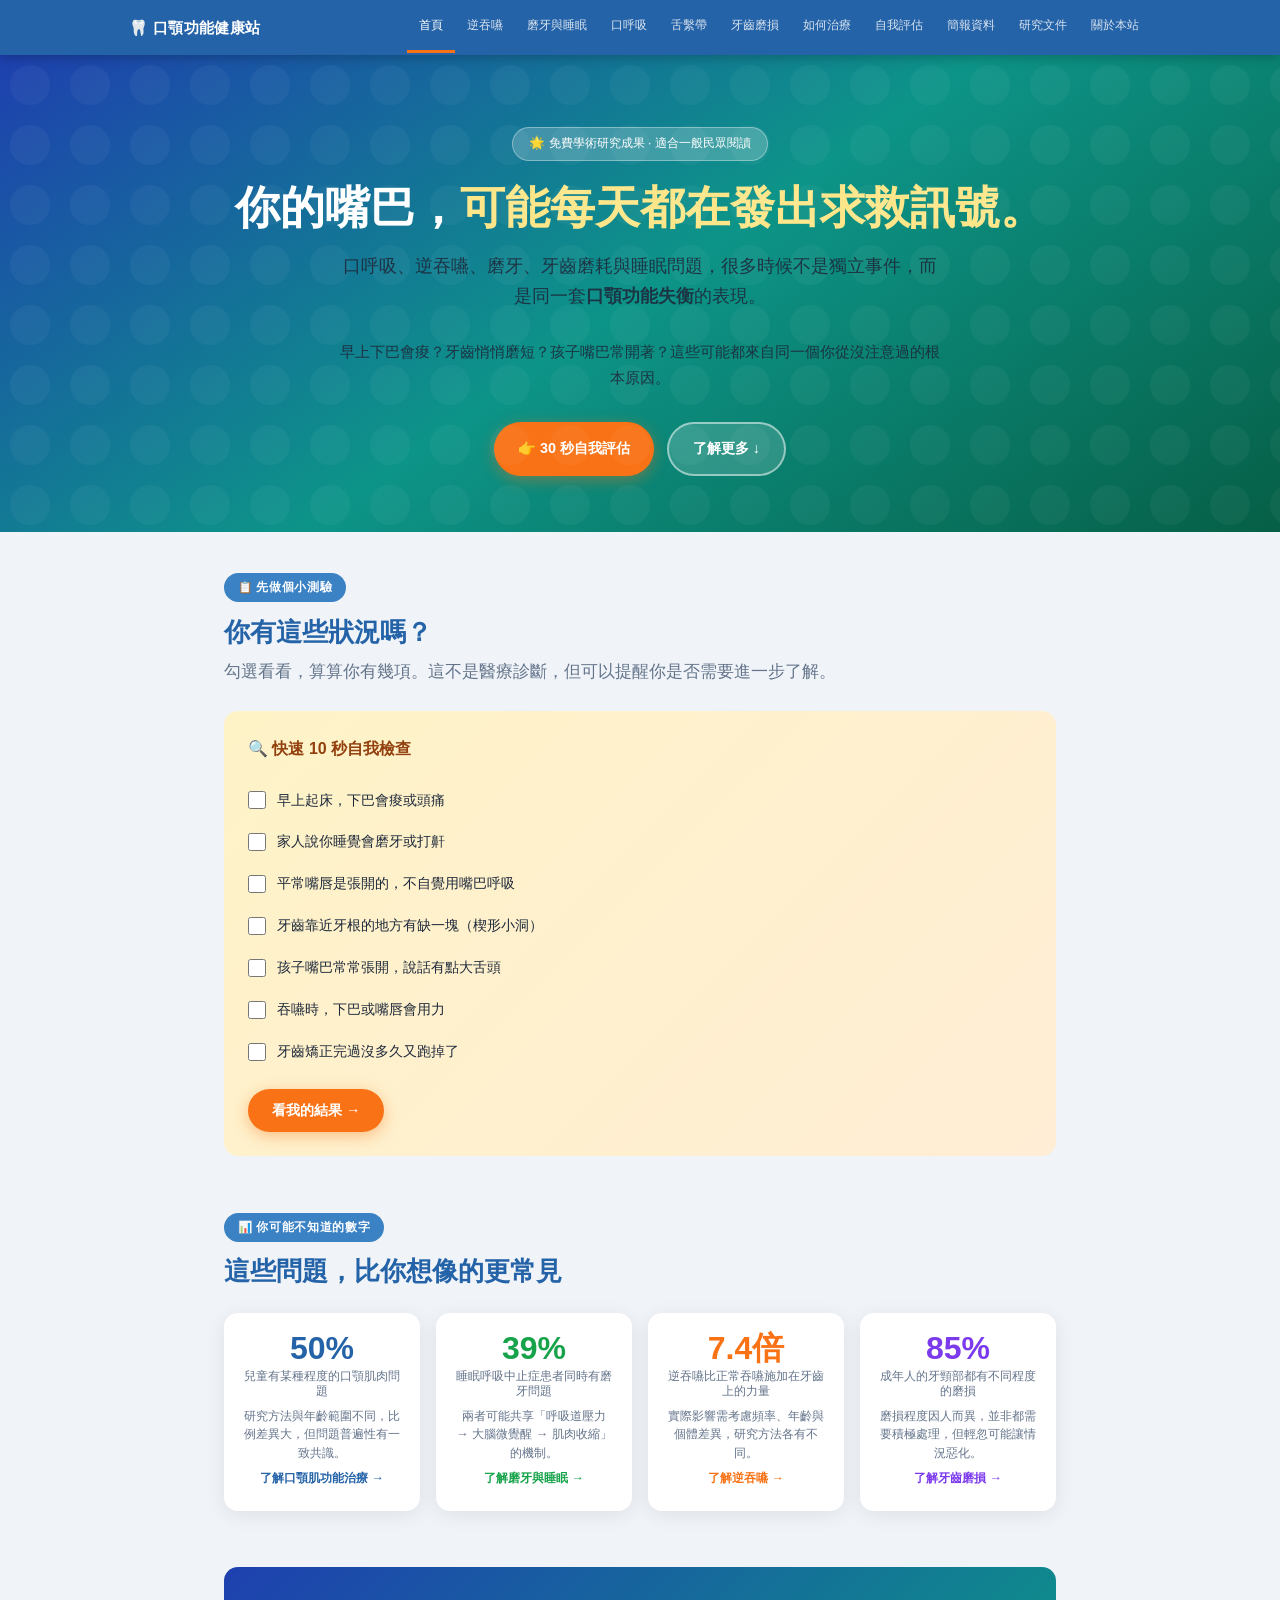
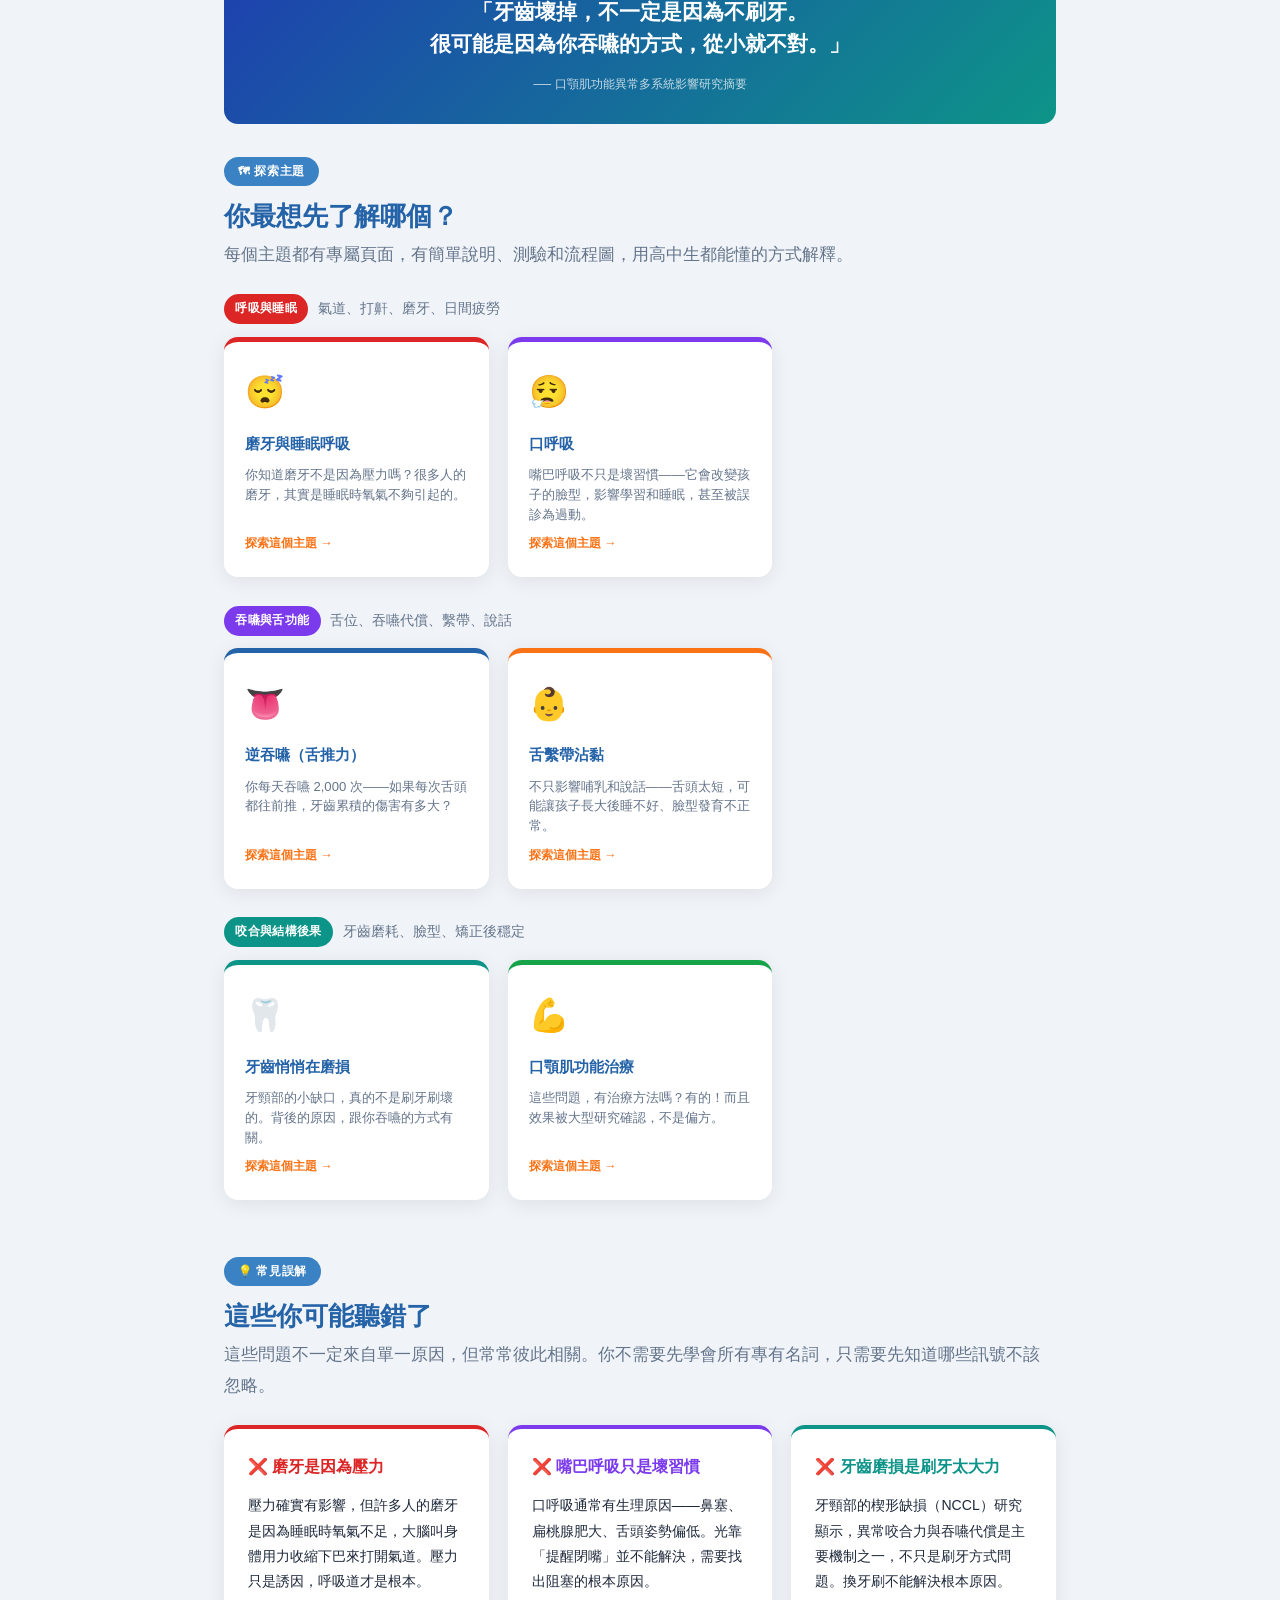
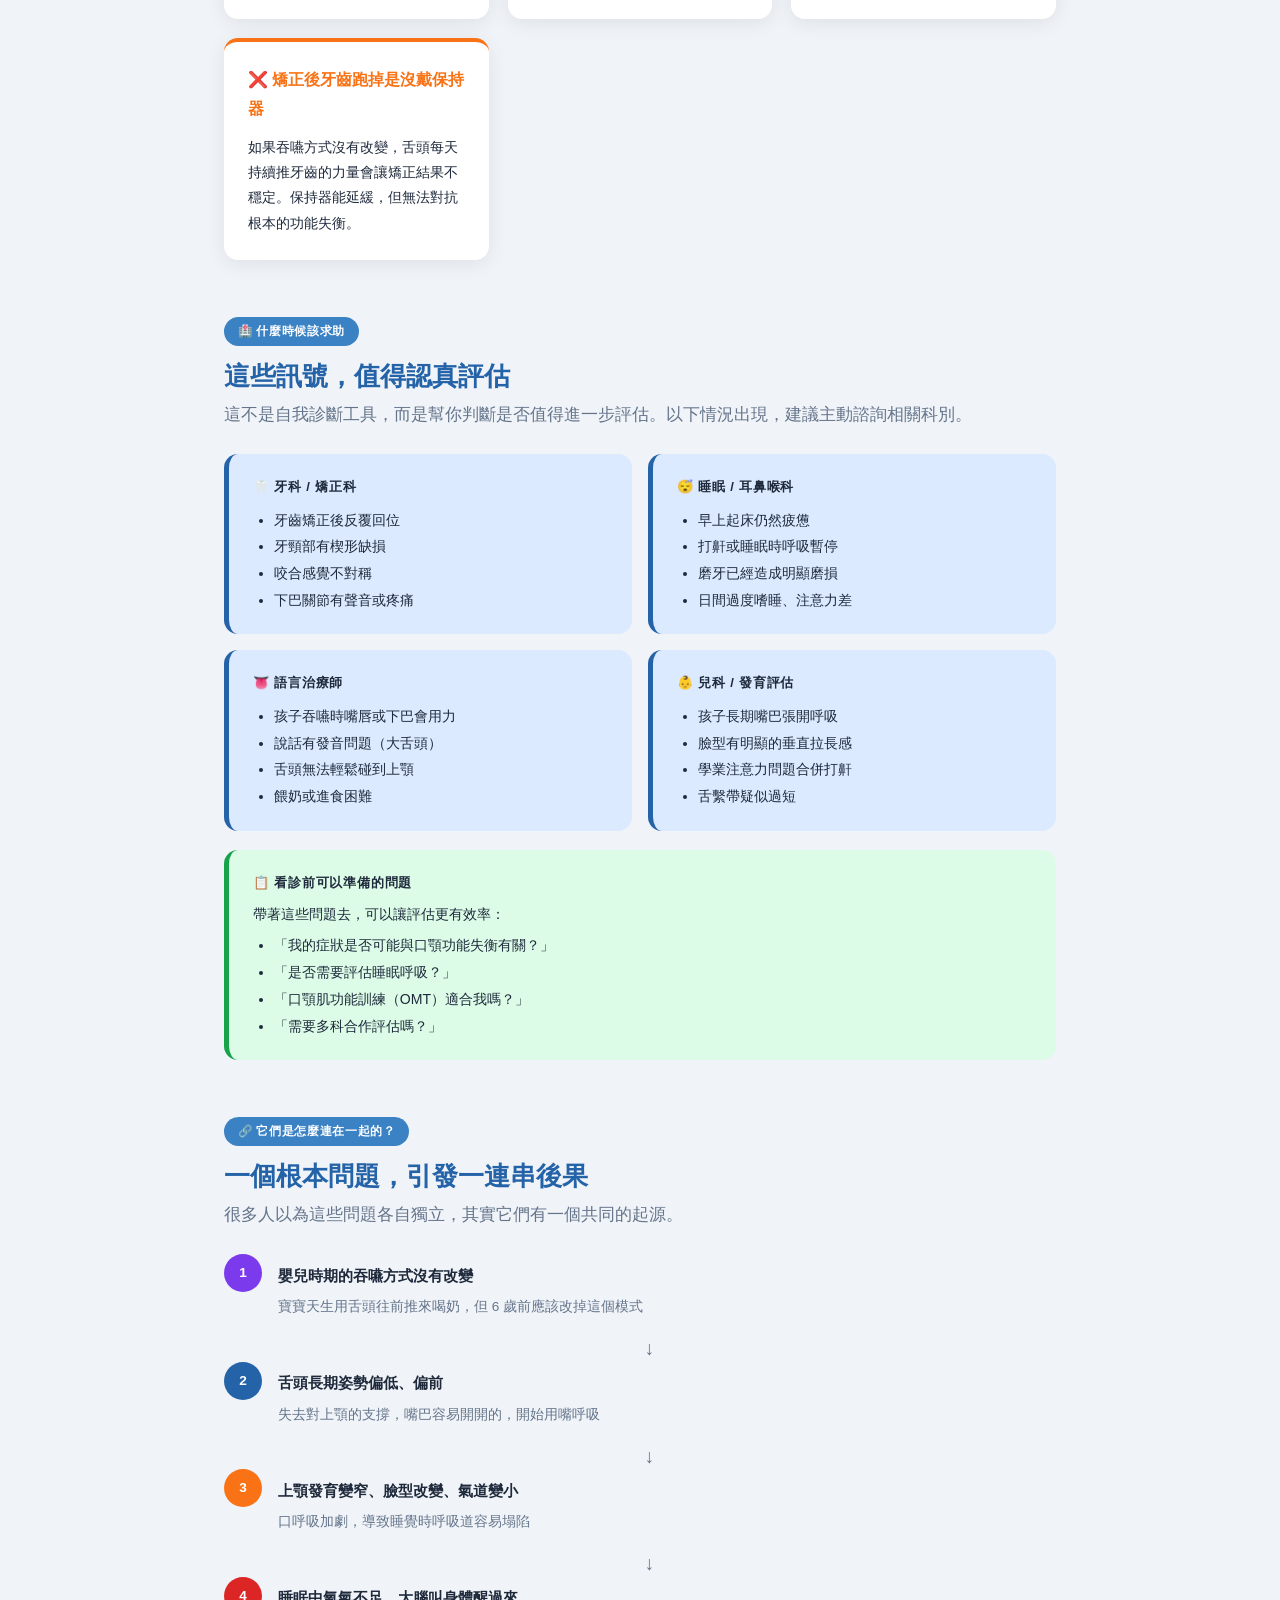
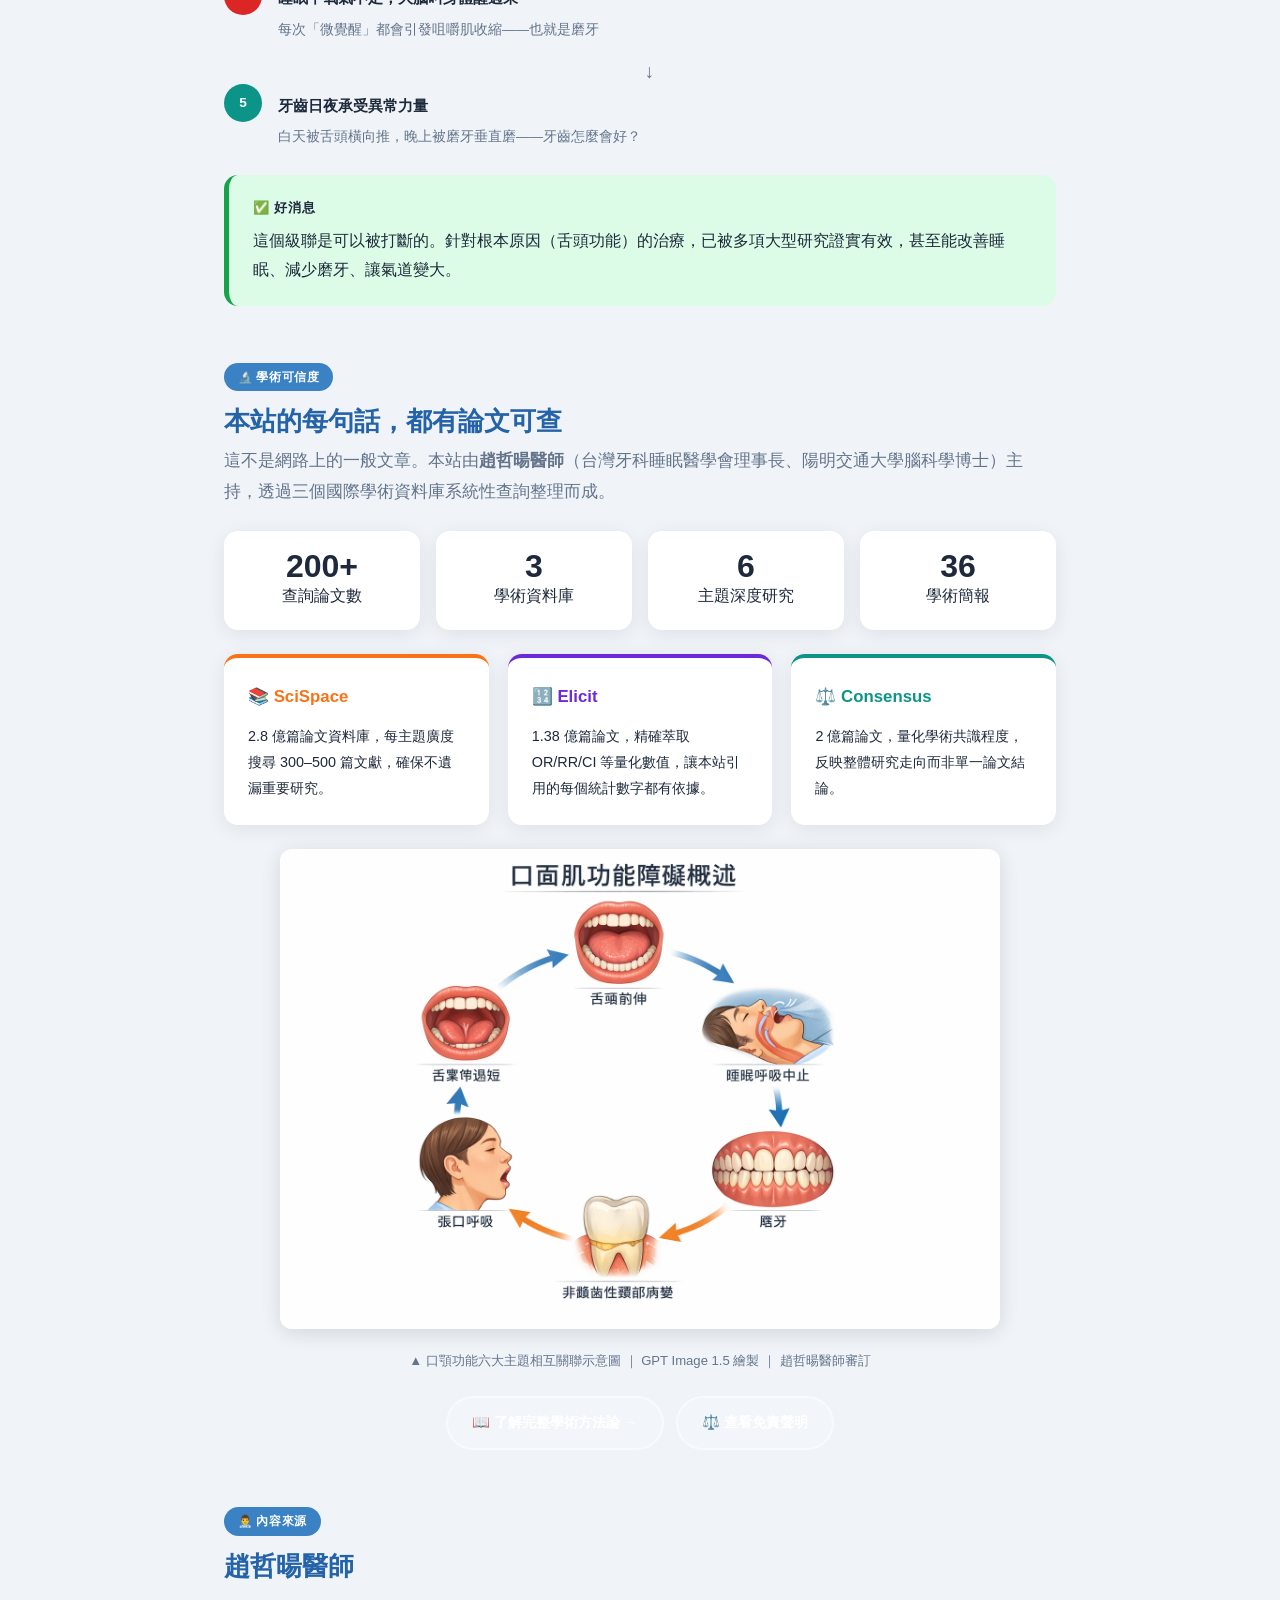
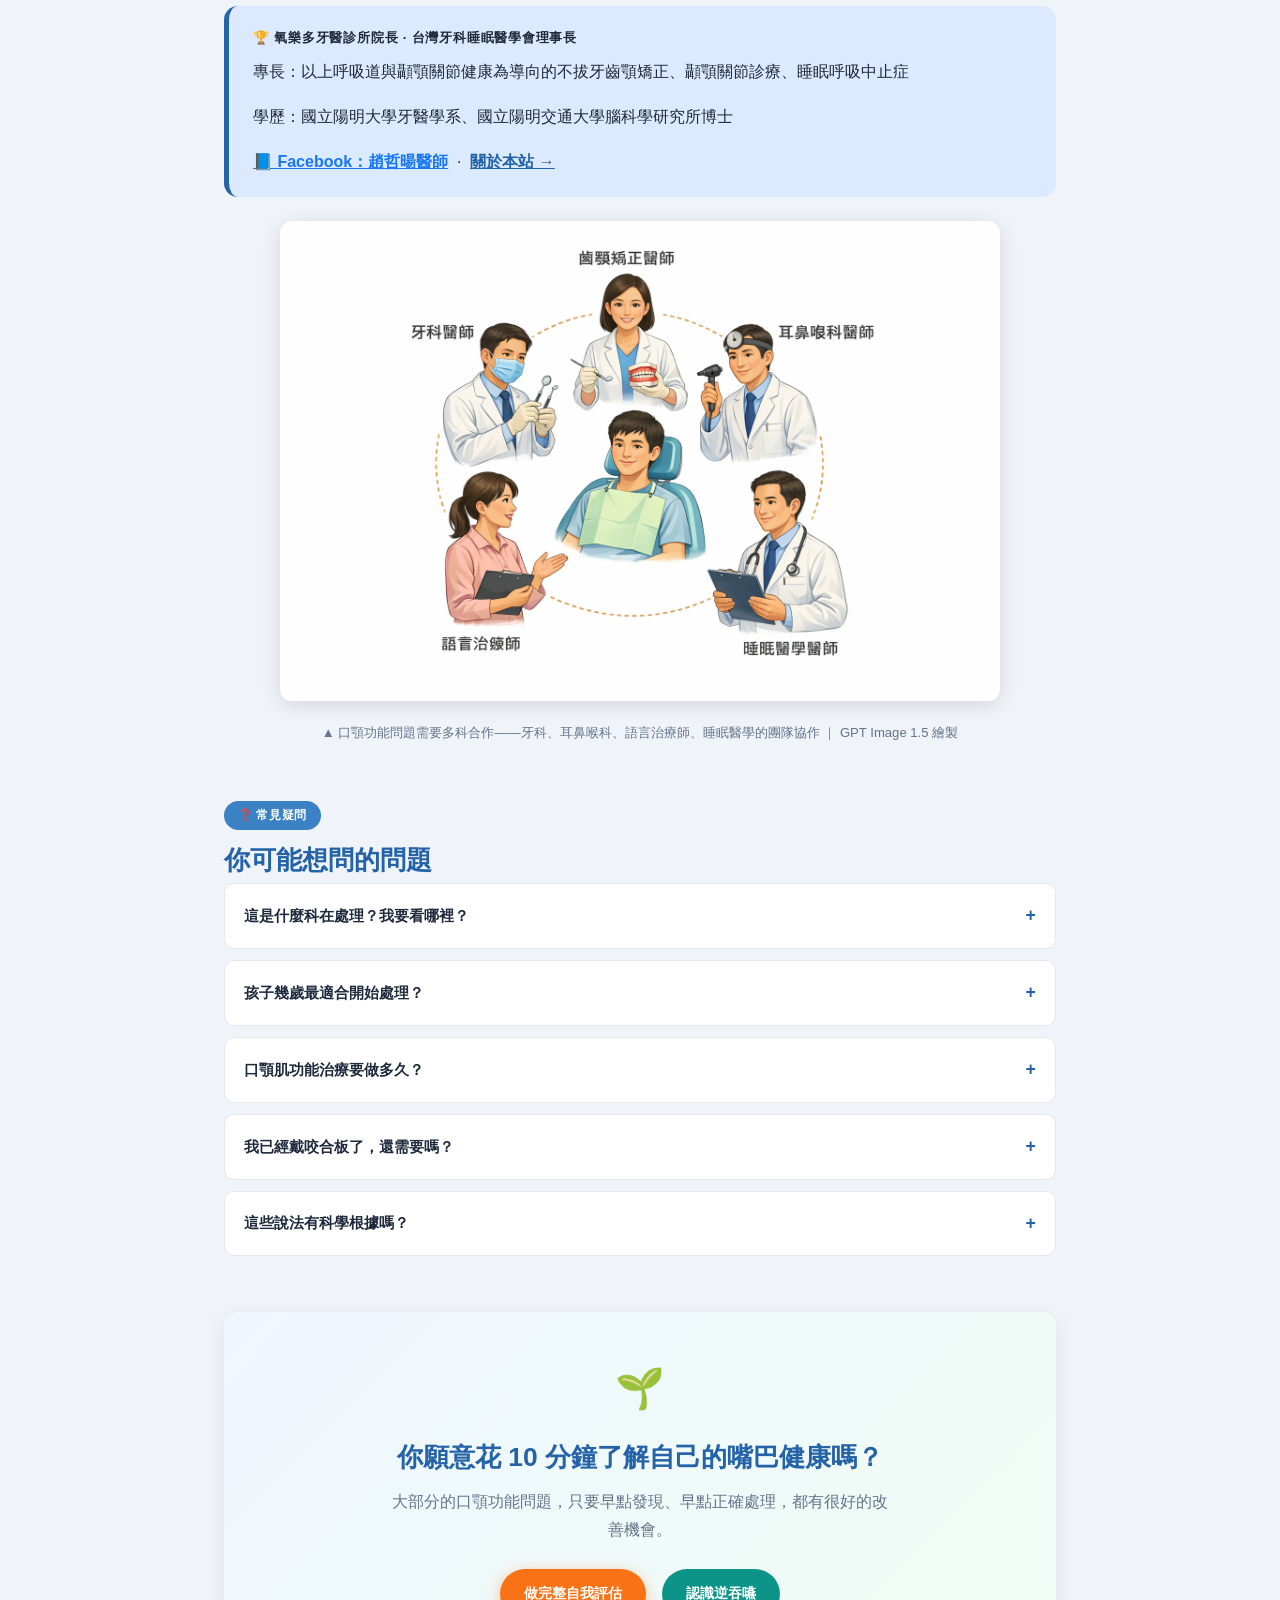
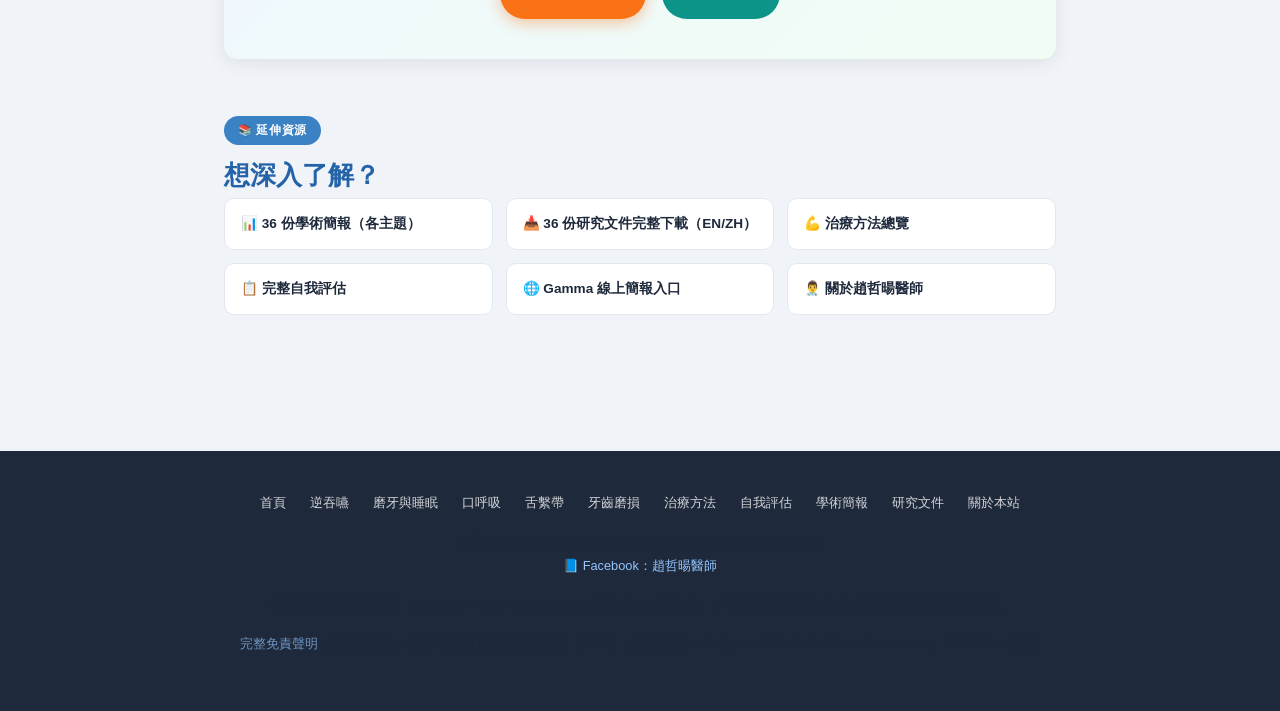
==== index.html @ cc865d5e "重構首頁：新增主敘事、分類導覽、常見誤解與求助指引 - Hero 更新：主標聚焦「口顎功能失衡」概念，補充清楚定義副標 - 自我評估結果加入分類導流（呼吸睡眠 / 吞嚥舌功能 / 咬合磨耗） - 統計" ====
<!DOCTYPE html>
<html lang="zh-TW">
<head>
  <meta charset="UTF-8">
  <meta name="viewport" content="width=device-width, initial-scale=1.0">
  <meta name="description" content="口顎功能健康資訊站｜趙哲暘醫師整理，涵蓋逆吞嚥、口呼吸、磨牙、舌繫帶、非齲性頸部病損與口肌功能治療，資料來源同儕審查學術文獻。">
  <meta property="og:title" content="你的嘴巴還好嗎？｜口顎功能健康資訊站">
  <meta property="og:description" content="逆吞嚥、口呼吸、磨牙——這些問題比你想的還常見。趙哲暘醫師根據 200+ 篇學術文獻整理，提供深入淺出的衛教資訊。">
  <meta property="og:type" content="website">
  <title>你的嘴巴還好嗎？｜口顎功能健康資訊站</title>
  <link rel="stylesheet" href="style.css">
</head>
<body>

<nav class="site-nav">
  <div class="nav-inner">
    <a href="index.html" class="nav-logo">🦷 口顎功能健康站</a>
    <ul class="nav-links">
      <li><a href="index.html" class="active">首頁</a></li>
      <li><a href="tongue-thrust.html">逆吞嚥</a></li>
      <li><a href="osa-bruxism.html">磨牙與睡眠</a></li>
      <li><a href="mouth-breathing.html">口呼吸</a></li>
      <li><a href="ankyloglossia.html">舌繫帶</a></li>
      <li><a href="ncls.html">牙齒磨損</a></li>
      <li><a href="omt.html">如何治療</a></li>
      <li><a href="self-check.html">自我評估</a></li>
      <li><a href="presentations.html">簡報資料</a></li>
      <li><a href="research.html">研究文件</a></li>
      <li><a href="about.html">關於本站</a></li>
    </ul>
  </div>
</nav>

<!-- HERO -->
<div class="hero">
  <div class="tag">🌟 免費學術研究成果 · 適合一般民眾閱讀</div>
  <h1>你的嘴巴，<em>可能每天都在發出求救訊號。</em></h1>
  <p class="sub">口呼吸、逆吞嚥、磨牙、牙齒磨耗與睡眠問題，很多時候不是獨立事件，而是同一套<strong>口顎功能失衡</strong>的表現。</p>
  <p class="sub" style="font-size:.95rem; margin-top:-.3rem; opacity:.88;">早上下巴會痠？牙齒悄悄磨短？孩子嘴巴常開著？這些可能都來自同一個你從沒注意過的根本原因。</p>
  <div class="hero-btns">
    <a href="self-check.html" class="btn btn-primary">👉 30 秒自我評估</a>
    <a href="#start" class="btn btn-outline">了解更多 ↓</a>
  </div>
</div>

<main id="start">

  <!-- 快速自我檢查 -->
  <section>
    <div class="section-label">📋 先做個小測驗</div>
    <h2>你有這些狀況嗎？</h2>
    <p class="lead">勾選看看，算算你有幾項。這不是醫療診斷，但可以提醒你是否需要進一步了解。</p>

    <div class="self-check">
      <h4>🔍 快速 10 秒自我檢查</h4>
      <label class="check-item"><input type="checkbox" class="home-check" data-cat="sleep"> <span>早上起床，下巴會痠或頭痛</span></label>
      <label class="check-item"><input type="checkbox" class="home-check" data-cat="sleep"> <span>家人說你睡覺會磨牙或打鼾</span></label>
      <label class="check-item"><input type="checkbox" class="home-check" data-cat="breath"> <span>平常嘴唇是張開的，不自覺用嘴巴呼吸</span></label>
      <label class="check-item"><input type="checkbox" class="home-check" data-cat="wear"> <span>牙齒靠近牙根的地方有缺一塊（楔形小洞）</span></label>
      <label class="check-item"><input type="checkbox" class="home-check" data-cat="tongue"> <span>孩子嘴巴常常張開，說話有點大舌頭</span></label>
      <label class="check-item"><input type="checkbox" class="home-check" data-cat="tongue"> <span>吞嚥時，下巴或嘴唇會用力</span></label>
      <label class="check-item"><input type="checkbox" class="home-check" data-cat="wear"> <span>牙齒矯正完過沒多久又跑掉了</span></label>
      <button class="btn btn-primary" onclick="calcHomeScore()" style="margin-top:1rem;">看我的結果 →</button>
      <div class="score-area" id="homeScore"></div>
    </div>
  </section>

  <!-- 核心數字 -->
  <section>
    <div class="section-label">📊 你可能不知道的數字</div>
    <h2>這些問題，比你想像的更常見</h2>
    <div class="stats">
      <div class="stat">
        <div class="num" style="color:#2563a8;">50%</div>
        <div class="unit">兒童有某種程度的口顎肌肉問題</div>
        <div style="font-size:.78rem; color:#64748b; margin-top:.5rem; line-height:1.5;">研究方法與年齡範圍不同，比例差異大，但問題普遍性有一致共識。</div>
        <a href="omt.html" style="font-size:.78rem; color:#2563a8; text-decoration:none; font-weight:600;">了解口顎肌功能治療 →</a>
      </div>
      <div class="stat">
        <div class="num" style="color:#16a34a;">39%</div>
        <div class="unit">睡眠呼吸中止症患者同時有磨牙問題</div>
        <div style="font-size:.78rem; color:#64748b; margin-top:.5rem; line-height:1.5;">兩者可能共享「呼吸道壓力 → 大腦微覺醒 → 肌肉收縮」的機制。</div>
        <a href="osa-bruxism.html" style="font-size:.78rem; color:#16a34a; text-decoration:none; font-weight:600;">了解磨牙與睡眠 →</a>
      </div>
      <div class="stat">
        <div class="num" style="color:#f97316;">7.4倍</div>
        <div class="unit">逆吞嚥比正常吞嚥施加在牙齒上的力量</div>
        <div style="font-size:.78rem; color:#64748b; margin-top:.5rem; line-height:1.5;">實際影響需考慮頻率、年齡與個體差異，研究方法各有不同。</div>
        <a href="tongue-thrust.html" style="font-size:.78rem; color:#f97316; text-decoration:none; font-weight:600;">了解逆吞嚥 →</a>
      </div>
      <div class="stat">
        <div class="num" style="color:#7c3aed;">85%</div>
        <div class="unit">成年人的牙頸部都有不同程度的磨損</div>
        <div style="font-size:.78rem; color:#64748b; margin-top:.5rem; line-height:1.5;">磨損程度因人而異，並非都需要積極處理，但輕忽可能讓情況惡化。</div>
        <a href="ncls.html" style="font-size:.78rem; color:#7c3aed; text-decoration:none; font-weight:600;">了解牙齒磨損 →</a>
      </div>
    </div>
  </section>

  <!-- 金句 -->
  <div class="quote">
    <div class="q-text">「牙齒壞掉，不一定是因為不刷牙。<br>很可能是因為你吞嚥的方式，從小就不對。」</div>
    <div class="q-source">── 口顎肌功能異常多系統影響研究摘要</div>
  </div>

  <!-- 主題導覽 -->
  <section>
    <div class="section-label">🗺 探索主題</div>
    <h2>你最想先了解哪個？</h2>
    <p class="lead">每個主題都有專屬頁面，有簡單說明、測驗和流程圖，用高中生都能懂的方式解釋。</p>

    <!-- 分類一：呼吸與睡眠 -->
    <div style="display:flex; align-items:center; gap:.6rem; margin-bottom:.8rem; margin-top:1.5rem;">
      <span style="background:#dc2626; color:#fff; font-size:.75rem; font-weight:700; padding:.25rem .7rem; border-radius:20px; letter-spacing:.03em;">呼吸與睡眠</span>
      <span style="font-size:.85rem; color:#64748b;">氣道、打鼾、磨牙、日間疲勞</span>
    </div>
    <div class="card-grid" style="margin-bottom:1.8rem;">
      <a class="topic-card" href="osa-bruxism.html" style="border-top-color:#dc2626;">
        <div class="icon">😴</div>
        <h3>磨牙與睡眠呼吸</h3>
        <p>你知道磨牙不是因為壓力嗎？很多人的磨牙，其實是睡眠時氧氣不夠引起的。</p>
        <div class="arrow">探索這個主題 →</div>
      </a>
      <a class="topic-card" href="mouth-breathing.html" style="border-top-color:#7c3aed;">
        <div class="icon">😮‍💨</div>
        <h3>口呼吸</h3>
        <p>嘴巴呼吸不只是壞習慣——它會改變孩子的臉型，影響學習和睡眠，甚至被誤診為過動。</p>
        <div class="arrow">探索這個主題 →</div>
      </a>
    </div>

    <!-- 分類二：吞嚥與舌功能 -->
    <div style="display:flex; align-items:center; gap:.6rem; margin-bottom:.8rem;">
      <span style="background:#7c3aed; color:#fff; font-size:.75rem; font-weight:700; padding:.25rem .7rem; border-radius:20px; letter-spacing:.03em;">吞嚥與舌功能</span>
      <span style="font-size:.85rem; color:#64748b;">舌位、吞嚥代償、繫帶、說話</span>
    </div>
    <div class="card-grid" style="margin-bottom:1.8rem;">
      <a class="topic-card" href="tongue-thrust.html" style="border-top-color:#2563a8;">
        <div class="icon">👅</div>
        <h3>逆吞嚥（舌推力）</h3>
        <p>你每天吞嚥 2,000 次——如果每次舌頭都往前推，牙齒累積的傷害有多大？</p>
        <div class="arrow">探索這個主題 →</div>
      </a>
      <a class="topic-card" href="ankyloglossia.html" style="border-top-color:#f97316;">
        <div class="icon">👶</div>
        <h3>舌繫帶沾黏</h3>
        <p>不只影響哺乳和說話——舌頭太短，可能讓孩子長大後睡不好、臉型發育不正常。</p>
        <div class="arrow">探索這個主題 →</div>
      </a>
    </div>

    <!-- 分類三：咬合與結構後果 -->
    <div style="display:flex; align-items:center; gap:.6rem; margin-bottom:.8rem;">
      <span style="background:#0d9488; color:#fff; font-size:.75rem; font-weight:700; padding:.25rem .7rem; border-radius:20px; letter-spacing:.03em;">咬合與結構後果</span>
      <span style="font-size:.85rem; color:#64748b;">牙齒磨耗、臉型、矯正後穩定</span>
    </div>
    <div class="card-grid">
      <a class="topic-card" href="ncls.html" style="border-top-color:#0d9488;">
        <div class="icon">🦷</div>
        <h3>牙齒悄悄在磨損</h3>
        <p>牙頸部的小缺口，真的不是刷牙刷壞的。背後的原因，跟你吞嚥的方式有關。</p>
        <div class="arrow">探索這個主題 →</div>
      </a>
      <a class="topic-card" href="omt.html" style="border-top-color:#16a34a;">
        <div class="icon">💪</div>
        <h3>口顎肌功能治療</h3>
        <p>這些問題，有治療方法嗎？有的！而且效果被大型研究確認，不是偏方。</p>
        <div class="arrow">探索這個主題 →</div>
      </a>
    </div>
  </section>

  <!-- 常見誤解 -->
  <section>
    <div class="section-label">💡 常見誤解</div>
    <h2>這些你可能聽錯了</h2>
    <p class="lead">這些問題不一定來自單一原因，但常常彼此相關。你不需要先學會所有專有名詞，只需要先知道哪些訊號不該忽略。</p>

    <div class="card-grid">
      <div class="card" style="border-top:4px solid #dc2626;">
        <h3 style="margin-top:0; color:#dc2626; font-size:1rem;">❌ 磨牙是因為壓力</h3>
        <p style="font-size:.88rem; margin-bottom:0;">壓力確實有影響，但許多人的磨牙是因為睡眠時氧氣不足，大腦叫身體用力收縮下巴來打開氣道。壓力只是誘因，呼吸道才是根本。</p>
      </div>
      <div class="card" style="border-top:4px solid #7c3aed;">
        <h3 style="margin-top:0; color:#7c3aed; font-size:1rem;">❌ 嘴巴呼吸只是壞習慣</h3>
        <p style="font-size:.88rem; margin-bottom:0;">口呼吸通常有生理原因——鼻塞、扁桃腺肥大、舌頭姿勢偏低。光靠「提醒閉嘴」並不能解決，需要找出阻塞的根本原因。</p>
      </div>
      <div class="card" style="border-top:4px solid #0d9488;">
        <h3 style="margin-top:0; color:#0d9488; font-size:1rem;">❌ 牙齒磨損是刷牙太大力</h3>
        <p style="font-size:.88rem; margin-bottom:0;">牙頸部的楔形缺損（NCCL）研究顯示，異常咬合力與吞嚥代償是主要機制之一，不只是刷牙方式問題。換牙刷不能解決根本原因。</p>
      </div>
      <div class="card" style="border-top:4px solid #f97316;">
        <h3 style="margin-top:0; color:#f97316; font-size:1rem;">❌ 矯正後牙齒跑掉是沒戴保持器</h3>
        <p style="font-size:.88rem; margin-bottom:0;">如果吞嚥方式沒有改變，舌頭每天持續推牙齒的力量會讓矯正結果不穩定。保持器能延緩，但無法對抗根本的功能失衡。</p>
      </div>
    </div>
  </section>

  <!-- 什麼時候應該求助 -->
  <section>
    <div class="section-label">🏥 什麼時候該求助</div>
    <h2>這些訊號，值得認真評估</h2>
    <p class="lead">這不是自我診斷工具，而是幫你判斷是否值得進一步評估。以下情況出現，建議主動諮詢相關科別。</p>

    <div style="display:grid; grid-template-columns:1fr 1fr; gap:1rem;">
      <div class="hl hl-blue" style="margin:0;">
        <div class="title">🦷 牙科 / 矯正科</div>
        <ul style="margin:.5rem 0 0; padding-left:1.3rem; font-size:.88rem; line-height:1.9;">
          <li>牙齒矯正後反覆回位</li>
          <li>牙頸部有楔形缺損</li>
          <li>咬合感覺不對稱</li>
          <li>下巴關節有聲音或疼痛</li>
        </ul>
      </div>
      <div class="hl hl-blue" style="margin:0;">
        <div class="title">😴 睡眠 / 耳鼻喉科</div>
        <ul style="margin:.5rem 0 0; padding-left:1.3rem; font-size:.88rem; line-height:1.9;">
          <li>早上起床仍然疲憊</li>
          <li>打鼾或睡眠時呼吸暫停</li>
          <li>磨牙已經造成明顯磨損</li>
          <li>日間過度嗜睡、注意力差</li>
        </ul>
      </div>
      <div class="hl hl-blue" style="margin:0;">
        <div class="title">👅 語言治療師</div>
        <ul style="margin:.5rem 0 0; padding-left:1.3rem; font-size:.88rem; line-height:1.9;">
          <li>孩子吞嚥時嘴唇或下巴會用力</li>
          <li>說話有發音問題（大舌頭）</li>
          <li>舌頭無法輕鬆碰到上顎</li>
          <li>餵奶或進食困難</li>
        </ul>
      </div>
      <div class="hl hl-blue" style="margin:0;">
        <div class="title">👶 兒科 / 發育評估</div>
        <ul style="margin:.5rem 0 0; padding-left:1.3rem; font-size:.88rem; line-height:1.9;">
          <li>孩子長期嘴巴張開呼吸</li>
          <li>臉型有明顯的垂直拉長感</li>
          <li>學業注意力問題合併打鼾</li>
          <li>舌繫帶疑似過短</li>
        </ul>
      </div>
    </div>

    <div class="hl hl-green" style="margin-top:1.2rem;">
      <div class="title">📋 看診前可以準備的問題</div>
      <p style="font-size:.88rem; margin-bottom:.3rem;">帶著這些問題去，可以讓評估更有效率：</p>
      <ul style="margin:.3rem 0 0; padding-left:1.3rem; font-size:.88rem; line-height:1.9;">
        <li>「我的症狀是否可能與口顎功能失衡有關？」</li>
        <li>「是否需要評估睡眠呼吸？」</li>
        <li>「口顎肌功能訓練（OMT）適合我嗎？」</li>
        <li>「需要多科合作評估嗎？」</li>
      </ul>
    </div>
  </section>

  <!-- 問題一覽 -->
  <section>
    <div class="section-label">🔗 它們是怎麼連在一起的？</div>
    <h2>一個根本問題，引發一連串後果</h2>
    <p class="lead">很多人以為這些問題各自獨立，其實它們有一個共同的起源。</p>

    <div class="flow">
      <div class="flow-step">
        <div class="bubble" style="background:#7c3aed;">1</div>
        <div class="content">
          <strong>嬰兒時期的吞嚥方式沒有改變</strong>
          <span>寶寶天生用舌頭往前推來喝奶，但 6 歲前應該改掉這個模式</span>
        </div>
      </div>
      <div class="flow-arrow">↓</div>
      <div class="flow-step">
        <div class="bubble" style="background:#2563a8;">2</div>
        <div class="content">
          <strong>舌頭長期姿勢偏低、偏前</strong>
          <span>失去對上顎的支撐，嘴巴容易開開的，開始用嘴呼吸</span>
        </div>
      </div>
      <div class="flow-arrow">↓</div>
      <div class="flow-step">
        <div class="bubble" style="background:#f97316;">3</div>
        <div class="content">
          <strong>上顎發育變窄、臉型改變、氣道變小</strong>
          <span>口呼吸加劇，導致睡覺時呼吸道容易塌陷</span>
        </div>
      </div>
      <div class="flow-arrow">↓</div>
      <div class="flow-step">
        <div class="bubble" style="background:#dc2626;">4</div>
        <div class="content">
          <strong>睡眠中氧氣不足，大腦叫身體醒過來</strong>
          <span>每次「微覺醒」都會引發咀嚼肌收縮——也就是磨牙</span>
        </div>
      </div>
      <div class="flow-arrow">↓</div>
      <div class="flow-step">
        <div class="bubble" style="background:#0d9488;">5</div>
        <div class="content">
          <strong>牙齒日夜承受異常力量</strong>
          <span>白天被舌頭橫向推，晚上被磨牙垂直磨——牙齒怎麼會好？</span>
        </div>
      </div>
    </div>

    <div class="hl hl-green">
      <div class="title">✅ 好消息</div>
      <p>這個級聯是可以被打斷的。針對根本原因（舌頭功能）的治療，已被多項大型研究證實有效，甚至能改善睡眠、減少磨牙、讓氣道變大。</p>
    </div>
  </section>

  <!-- 學術依據 -->
  <section>
    <div class="section-label">🔬 學術可信度</div>
    <h2>本站的每句話，都有論文可查</h2>
    <p class="lead">這不是網路上的一般文章。本站由<strong>趙哲暘醫師</strong>（台灣牙科睡眠醫學會理事長、陽明交通大學腦科學博士）主持，透過三個國際學術資料庫系統性查詢整理而成。</p>

    <div class="stats">
      <div class="stat">
        <div class="num">200+</div>
        <div class="label">查詢論文數</div>
      </div>
      <div class="stat">
        <div class="num">3</div>
        <div class="label">學術資料庫</div>
      </div>
      <div class="stat">
        <div class="num">6</div>
        <div class="label">主題深度研究</div>
      </div>
      <div class="stat">
        <div class="num">36</div>
        <div class="label">學術簡報</div>
      </div>
    </div>

    <div class="card-grid" style="margin-top:1.5rem;">
      <div class="card" style="border-top:4px solid #f97316;">
        <h3 style="margin-top:0; color:#f97316;">📚 SciSpace</h3>
        <p style="font-size:.9rem; margin-bottom:0;">2.8 億篇論文資料庫，每主題廣度搜尋 300–500 篇文獻，確保不遺漏重要研究。</p>
      </div>
      <div class="card" style="border-top:4px solid #6d28d9;">
        <h3 style="margin-top:0; color:#6d28d9;">🔢 Elicit</h3>
        <p style="font-size:.9rem; margin-bottom:0;">1.38 億篇論文，精確萃取 OR/RR/CI 等量化數值，讓本站引用的每個統計數字都有依據。</p>
      </div>
      <div class="card" style="border-top:4px solid #0d9488;">
        <h3 style="margin-top:0; color:#0d9488;">⚖️ Consensus</h3>
        <p style="font-size:.9rem; margin-bottom:0;">2 億篇論文，量化學術共識程度，反映整體研究走向而非單一論文結論。</p>
      </div>
    </div>

    <!-- 六大主題概覽圖 -->
    <figure style="margin:1.5rem 0 0; text-align:center;">
      <img src="images/index-overview-diagram.png"
        alt="口顎功能六大主題相互關聯概覽圖"
        style="width:100%; max-width:720px; border-radius:12px; box-shadow:0 4px 20px rgba(0,0,0,.12);"
        loading="lazy">
      <figcaption style="font-size:.82rem; color:#64748b; margin-top:.6rem;">
        ▲ 口顎功能六大主題相互關聯示意圖 ｜ GPT Image 1.5 繪製 ｜ 趙哲暘醫師審訂
      </figcaption>
    </figure>

    <div style="text-align:center; margin-top:1.5rem;">
      <a href="about.html" class="btn btn-outline">📖 了解完整學術方法論 →</a>
      <a href="about.html#disclaimer" class="btn btn-outline" style="margin-left:.5rem;">⚖️ 查看免責聲明</a>
    </div>
  </section>

  <!-- 作者 -->
  <section>
    <div class="section-label">👨‍⚕️ 內容來源</div>
    <h2>趙哲暘醫師</h2>
    <div class="hl hl-blue">
      <div class="title">🏆 氧樂多牙醫診所院長 · 台灣牙科睡眠醫學會理事長</div>
      <p>專長：以上呼吸道與顳顎關節健康為導向的不拔牙齒顎矯正、顳顎關節診療、睡眠呼吸中止症</p>
      <p>學歷：國立陽明大學牙醫學系、國立陽明交通大學腦科學研究所博士</p>
      <p style="margin-bottom:0;">
        <a href="https://www.facebook.com/ZhaoYishi" target="_blank" style="color:#1877f2; font-weight:600;">📘 Facebook：趙哲暘醫師</a>
        &nbsp;·&nbsp;
        <a href="about.html" style="color:var(--primary); font-weight:600;">關於本站 →</a>
      </p>
    </div>

    <!-- 跨科合作團隊圖 -->
    <figure style="margin:1.5rem 0 0; text-align:center;">
      <img src="images/index-team-diagram.png"
        alt="口顎功能跨科合作治療團隊示意圖"
        style="width:100%; max-width:720px; border-radius:12px; box-shadow:0 4px 20px rgba(0,0,0,.12);"
        loading="lazy">
      <figcaption style="font-size:.82rem; color:#64748b; margin-top:.6rem;">
        ▲ 口顎功能問題需要多科合作——牙科、耳鼻喉科、語言治療師、睡眠醫學的團隊協作 ｜ GPT Image 1.5 繪製
      </figcaption>
    </figure>
  </section>

  <!-- 你可能有的疑問 -->
  <section>
    <div class="section-label">❓ 常見疑問</div>
    <h2>你可能想問的問題</h2>

    <div class="faq-item">
      <div class="faq-q" onclick="toggleFaq(this)">這是什麼科在處理？我要看哪裡？<span class="faq-toggle">+</span></div>
      <div class="faq-a">這個問題涉及多個科別：牙科和矯正科負責評估口腔結構、耳鼻喉科處理鼻塞和扁桃腺、睡眠醫學科診斷睡眠呼吸問題、語言治療師負責訓練吞嚥和舌頭功能。許多牙科診所現在也開始提供初步評估。</div>
    </div>
    <div class="faq-item">
      <div class="faq-q" onclick="toggleFaq(this)">孩子幾歲最適合開始處理？<span class="faq-toggle">+</span></div>
      <div class="faq-a">越早越好！4–8 歲是骨骼可塑性最好的黃金期，這個時候介入，可以大幅改善臉型發育的走向。8–12 歲還可以做到中等程度的改善。成人也有治療方法，只是效果比兒童期介入稍慢。</div>
    </div>
    <div class="faq-item">
      <div class="faq-q" onclick="toggleFaq(this)">口顎肌功能治療要做多久？<span class="faq-toggle">+</span></div>
      <div class="faq-a">一般療程約 6–12 個月，每週或每兩週回診一次，搭配每天在家練習。就像矯正牙齒一樣需要時間，但成效持久。研究顯示，完成訓練後的患者，OSA（睡眠呼吸中止）症狀平均改善了 50%。</div>
    </div>
    <div class="faq-item">
      <div class="faq-q" onclick="toggleFaq(this)">我已經戴咬合板了，還需要嗎？<span class="faq-toggle">+</span></div>
      <div class="faq-a">咬合板可以保護你的牙齒不被磨壞，但它不能解決磨牙的根本原因。如果你的磨牙是因為睡眠呼吸中止症造成的，不治療 OSA，磨牙永遠不會停。咬合板是保護傘，不是根治方法。</div>
    </div>
    <div class="faq-item">
      <div class="faq-q" onclick="toggleFaq(this)">這些說法有科學根據嗎？<span class="faq-toggle">+</span></div>
      <div class="faq-a">有的！本站所有資訊來自已發表的系統性回顧、Meta 分析和 PSG（多項睡眠生理監測）研究，包括 SciSpace 學術資料庫中的 220+ 篇有效文獻。相關學術簡報可在「簡報資料」頁面查閱，完整研究文件（英中雙語）可在「研究文件」頁面下載。</div>
    </div>
  </section>

  <!-- 行動呼籲 -->
  <section>
    <div class="card" style="text-align:center; background:linear-gradient(135deg,#eff6ff,#f0fdf4); padding:2.5rem;">
      <div style="font-size:2.5rem; margin-bottom:1rem;">🌱</div>
      <h2 style="margin-bottom:.8rem;">你願意花 10 分鐘了解自己的嘴巴健康嗎？</h2>
      <p style="color:var(--muted); max-width:500px; margin:0 auto 1.5rem;">大部分的口顎功能問題，只要早點發現、早點正確處理，都有很好的改善機會。</p>
      <div style="display:flex; gap:1rem; justify-content:center; flex-wrap:wrap;">
        <a href="self-check.html" class="btn btn-primary">做完整自我評估</a>
        <a href="tongue-thrust.html" class="btn" style="background:#0d9488; color:#fff;">認識逆吞嚥</a>
      </div>
    </div>
  </section>

  <!-- 相關資源 -->
  <section>
    <div class="section-label">📚 延伸資源</div>
    <h2>想深入了解？</h2>
    <div class="related-grid">
      <a href="presentations.html" class="related-link">📊 36 份學術簡報（各主題）</a>
      <a href="research.html" class="related-link">📥 36 份研究文件完整下載（EN/ZH）</a>
      <a href="omt.html" class="related-link">💪 治療方法總覽</a>
      <a href="self-check.html" class="related-link">📋 完整自我評估</a>
      <a href="https://gamma.app/docs/fdbvfvz097g0v5i" target="_blank" class="related-link">🌐 Gamma 線上簡報入口</a>
      <a href="about.html" class="related-link">👨‍⚕️ 關於趙哲暘醫師</a>
    </div>
  </section>

</main>

<footer class="site-footer">
  <div class="footer-links">
    <a href="index.html">首頁</a>
    <a href="tongue-thrust.html">逆吞嚥</a>
    <a href="osa-bruxism.html">磨牙與睡眠</a>
    <a href="mouth-breathing.html">口呼吸</a>
    <a href="ankyloglossia.html">舌繫帶</a>
    <a href="ncls.html">牙齒磨損</a>
    <a href="omt.html">治療方法</a>
    <a href="self-check.html">自我評估</a>
    <a href="presentations.html">學術簡報</a>
    <a href="research.html">研究文件</a>
    <a href="about.html">關於本站</a>
  </div>
  <p style="margin-top:1rem;">
    <strong>趙哲暘醫師</strong>｜氧樂多牙醫診所院長｜台灣牙科睡眠醫學會理事長<br>
    <a href="https://www.facebook.com/ZhaoYishi" target="_blank" style="color:#93c5fd;">📘 Facebook：趙哲暘醫師</a>
  </p>
  <p>本站資訊來自學術研究（SciSpace · Elicit · Consensus，查詢逾 200 篇論文），不構成醫療建議。如有症狀請諮詢專業醫療人員。</p>
  <p style="margin-top:.5rem; font-size:.8rem; opacity:.7;"><a href="about.html#disclaimer" style="color:#93c5fd;">完整免責聲明</a>｜引用請標注：趙哲暘醫師 口顎功能健康站（2026）｜資料來源：SciSpace CDP v8.3 · Elicit · Consensus ｜ 2026-04-14 更新</p>
</footer>

<script>
function calcHomeScore() {
  const checks = document.querySelectorAll('.home-check');
  let count = 0;
  const catCount = {sleep:0, breath:0, tongue:0, wear:0};
  checks.forEach(c => {
    if (c.checked) {
      count++;
      const cat = c.dataset.cat;
      if (cat) catCount[cat]++;
    }
  });
  const el = document.getElementById('homeScore');
  el.classList.add('show');
  let msg = '', bg = '';
  if (count === 0) {
    msg = '👍 你目前沒有明顯的口顎功能問題跡象。保持好習慣，繼續維持鼻呼吸和正確吞嚥！';
    bg = '#dcfce7';
  } else if (count <= 2) {
    msg = '⚠️ 你有 ' + count + ' 項需要注意。建議進一步閱讀相關主題，並和牙科醫師討論。';
    bg = '#fef3c7';
  } else if (count <= 4) {
    msg = '🔴 你有 ' + count + ' 項符合，這值得認真關注。建議做完整的自我評估，並尋求專業評估。';
    bg = '#ffedd5';
  } else {
    msg = '🚨 你有 ' + count + ' 項符合，強烈建議尋求專業評估。這些症狀可能互相關聯，需要整合性的處理。';
    bg = '#fee2e2';
  }

  // Build reading path suggestions based on checked categories
  const routeDefs = [
    { cats: ['sleep','breath'], label:'呼吸與睡眠', color:'#dc2626',
      links: [{text:'磨牙與睡眠呼吸', url:'osa-bruxism.html'},{text:'口呼吸', url:'mouth-breathing.html'}] },
    { cats: ['tongue'], label:'吞嚥與舌功能', color:'#7c3aed',
      links: [{text:'逆吞嚥', url:'tongue-thrust.html'},{text:'舌繫帶沾黏', url:'ankyloglossia.html'}] },
    { cats: ['wear'], label:'咬合與磨耗', color:'#0d9488',
      links: [{text:'牙齒磨損', url:'ncls.html'},{text:'口顎肌功能治療', url:'omt.html'}] }
  ];

  let routeHTML = '';
  if (count > 0) {
    const matched = routeDefs.filter(r => r.cats.some(c => catCount[c] > 0));
    const toShow = matched.length > 0 ? matched : routeDefs;
    routeHTML = '<div style="margin-top:.8rem;"><span style="font-size:.82rem; font-weight:700; color:#374151;">建議先閱讀：</span><div style="display:flex; flex-wrap:wrap; gap:.4rem; margin-top:.4rem;">';
    toShow.forEach(r => {
      r.links.forEach(l => {
        routeHTML += '<a href="' + l.url + '" style="display:inline-block; padding:.25rem .65rem; background:' + r.color + '18; color:' + r.color + '; border:1px solid ' + r.color + '40; border-radius:20px; text-decoration:none; font-size:.8rem; font-weight:600;">' + l.text + ' →</a>';
      });
    });
    routeHTML += '</div></div>';
  }

  el.innerHTML = '<div style="padding:.9rem 1.1rem; border-radius:8px; background:' + bg + '; font-size:.9rem;">' + msg + routeHTML + '<br><a href="self-check.html" style="color:#1e40af; font-weight:700;">→ 做更詳細的評估</a></div>';
}

function toggleFaq(el) {
  const a = el.nextElementSibling;
  const t = el.querySelector('.faq-toggle');
  a.classList.toggle('open');
  t.classList.toggle('open');
}
</script>
</body>
</html>
---- style.css ----
/* ═══════════════════════════════════════
   口顎功能探討網站 — 共用樣式
   目標讀者：高中生以上一般民眾
   ═══════════════════════════════════════ */
:root {
  --primary: #2563a8;
  --primary-light: #3b82c4;
  --warm: #f97316;
  --warm-light: #fed7aa;
  --green: #16a34a;
  --green-light: #dcfce7;
  --teal: #0d9488;
  --purple: #7c3aed;
  --yellow: #eab308;
  --red: #dc2626;
  --bg: #f0f4f8;
  --card: #ffffff;
  --text: #1e293b;
  --muted: #64748b;
  --border: #e2e8f0;
  --radius: 14px;
  --shadow: 0 4px 20px rgba(0,0,0,0.08);
  --shadow-lg: 0 8px 32px rgba(0,0,0,0.12);
}

* { box-sizing: border-box; margin: 0; padding: 0; }
html { scroll-behavior: smooth; }
body {
  font-family: 'Noto Sans TC', 'PingFang TC', '微軟正黑體', -apple-system, sans-serif;
  background: var(--bg);
  color: var(--text);
  line-height: 1.8;
  font-size: 16px;
}

/* ── SITEWIDE NAV ── */
.site-nav {
  background: var(--primary);
  position: sticky; top: 0; z-index: 300;
  box-shadow: 0 2px 12px rgba(0,0,0,0.25);
}
.nav-inner {
  max-width: 1060px; margin: 0 auto;
  display: flex; align-items: center; justify-content: space-between;
  padding: 0 1.2rem;
}
.nav-logo {
  color: #fff; text-decoration: none; font-weight: 800;
  font-size: .95rem; padding: .85rem 0; white-space: nowrap;
  letter-spacing: .02em;
}
.nav-links {
  display: flex; list-style: none; overflow-x: auto;
  padding: 0; gap: 0; flex-wrap: nowrap;
}
.nav-links li a {
  display: block; color: rgba(255,255,255,.82); text-decoration: none;
  padding: .85rem .75rem; font-size: .76rem; white-space: nowrap;
  border-bottom: 3px solid transparent; transition: all .2s;
}
.nav-links li a:hover, .nav-links li a.active {
  color: #fff; border-bottom-color: #f97316;
}

/* ── HERO ── */
.hero {
  padding: 4.5rem 1.5rem 3.5rem;
  text-align: center;
  background: linear-gradient(145deg, #1e40af 0%, #0d9488 50%, #065f46 100%);
  color: #fff;
  position: relative; overflow: hidden;
}
.hero::before {
  content: ''; position: absolute; inset: 0;
  background: url("data:image/svg+xml,%3Csvg width='60' height='60' viewBox='0 0 60 60' xmlns='http://www.w3.org/2000/svg'%3E%3Cg fill='none' fill-rule='evenodd'%3E%3Cg fill='%23ffffff' fill-opacity='0.04'%3E%3Ccircle cx='30' cy='30' r='20'/%3E%3C/g%3E%3C/g%3E%3C/svg%3E");
  pointer-events: none;
}
.hero .tag {
  display: inline-block; background: rgba(255,255,255,.2);
  border: 1px solid rgba(255,255,255,.35); border-radius: 100px;
  padding: .3rem 1rem; font-size: .78rem; margin-bottom: 1.2rem;
}
.hero h1 { font-size: clamp(1.6rem, 4vw, 2.8rem); font-weight: 900; line-height: 1.25; margin-bottom: 1rem; }
.hero h1 em { color: #fde68a; font-style: normal; }
.hero .sub { font-size: clamp(.9rem, 2vw, 1.1rem); opacity: .88; max-width: 600px; margin: 0 auto 2rem; line-height: 1.7; }
.hero-btns { display: flex; gap: .8rem; justify-content: center; flex-wrap: wrap; }
.btn { display: inline-flex; align-items: center; gap: .4rem; padding: .75rem 1.5rem; border-radius: 100px; font-size: .9rem; font-weight: 700; text-decoration: none; transition: all .2s; cursor: pointer; border: none; }
.btn-primary { background: #f97316; color: #fff; box-shadow: 0 4px 15px rgba(249,115,22,.4); }
.btn-primary:hover { background: #ea580c; transform: translateY(-2px); }
.btn-outline { background: rgba(255,255,255,.15); color: #fff; border: 2px solid rgba(255,255,255,.5); }
.btn-outline:hover { background: rgba(255,255,255,.25); }

/* ── MAIN WRAPPER ── */
main { max-width: 880px; margin: 0 auto; padding: 2.5rem 1.5rem 5rem; }
.wide { max-width: 1060px; }

/* ── SECTION ── */
section { margin-bottom: 3.5rem; }
.section-label {
  display: inline-flex; align-items: center; gap: .4rem;
  background: var(--primary-light); color: #fff;
  padding: .25rem .85rem; border-radius: 100px; font-size: .72rem; font-weight: 700;
  letter-spacing: .06em; text-transform: uppercase; margin-bottom: .8rem;
}
h2 { font-size: clamp(1.2rem, 3vw, 1.65rem); font-weight: 800; color: var(--primary); margin-bottom: .4rem; line-height: 1.3; }
h3 { font-size: 1.05rem; font-weight: 700; color: #1e293b; margin: 1.8rem 0 .7rem; }
p { margin-bottom: 1rem; color: var(--text); }
.lead { font-size: 1.05rem; color: var(--muted); line-height: 1.85; margin-bottom: 1.5rem; }

/* ── CARDS ── */
.card { background: var(--card); border-radius: var(--radius); padding: 1.5rem; box-shadow: var(--shadow); }
.card-grid { display: grid; grid-template-columns: repeat(auto-fill, minmax(240px, 1fr)); gap: 1.2rem; }
.topic-card {
  background: var(--card); border-radius: var(--radius);
  padding: 1.4rem 1.3rem; box-shadow: var(--shadow);
  text-decoration: none; color: var(--text);
  transition: all .22s; border-top: 5px solid var(--primary);
  display: flex; flex-direction: column; gap: .5rem;
}
.topic-card:hover { transform: translateY(-4px); box-shadow: var(--shadow-lg); }
.topic-card .icon { font-size: 2rem; }
.topic-card h3 { margin: 0; font-size: .95rem; color: var(--primary); }
.topic-card p { font-size: .82rem; color: var(--muted); margin: 0; line-height: 1.5; }
.topic-card .arrow { margin-top: auto; font-size: .78rem; color: var(--warm); font-weight: 700; }

/* ── HIGHLIGHT BOXES ── */
.hl { border-radius: var(--radius); padding: 1.3rem 1.5rem; margin: 1.4rem 0; }
.hl-blue { background: #dbeafe; border-left: 5px solid var(--primary); }
.hl-orange { background: #ffedd5; border-left: 5px solid var(--warm); }
.hl-green { background: #dcfce7; border-left: 5px solid var(--green); }
.hl-yellow { background: #fefce8; border-left: 5px solid var(--yellow); }
.hl-red { background: #fee2e2; border-left: 5px solid var(--red); }
.hl-purple { background: #f3e8ff; border-left: 5px solid var(--purple); }
.hl p:last-child { margin-bottom: 0; }
.hl .title { font-weight: 800; font-size: .82rem; text-transform: uppercase; letter-spacing: .06em; margin-bottom: .5rem; }

/* ── QUOTE ── */
.quote {
  background: linear-gradient(135deg, #1e40af, #0d9488);
  color: #fff; border-radius: var(--radius);
  padding: 1.8rem 2rem; margin: 2rem 0; text-align: center;
}
.quote .q-text { font-size: clamp(1rem, 2.5vw, 1.3rem); font-weight: 700; line-height: 1.55; margin-bottom: .8rem; }
.quote .q-source { font-size: .78rem; opacity: .75; }

/* ── STATS ── */
.stats { display: grid; grid-template-columns: repeat(auto-fit, minmax(130px, 1fr)); gap: 1rem; margin: 1.5rem 0; }
.stat { background: var(--card); border-radius: var(--radius); padding: 1.2rem; text-align: center; box-shadow: var(--shadow); }
.stat .num { font-size: 2rem; font-weight: 900; line-height: 1; }
.stat .unit { font-size: .72rem; color: var(--muted); margin-top: .3rem; line-height: 1.3; }

/* ── FLOW / STEPS ── */
.flow { margin: 1.5rem 0; }
.flow-step {
  display: flex; gap: 1rem; align-items: flex-start; margin-bottom: 1rem;
}
.flow-step .bubble {
  flex-shrink: 0; width: 38px; height: 38px;
  border-radius: 50%; display: flex; align-items: center; justify-content: center;
  font-weight: 800; font-size: .85rem; color: #fff;
}
.flow-step .content { flex: 1; padding-top: .45rem; }
.flow-step .content strong { display: block; font-size: .95rem; margin-bottom: .2rem; }
.flow-step .content span { font-size: .85rem; color: var(--muted); }
.flow-arrow { text-align: center; color: var(--muted); font-size: 1.2rem; margin: -.3rem 0; padding-left: 1.2rem; }

/* ── CHECKLIST ── */
.checklist { list-style: none; margin: 1rem 0; }
.checklist li {
  display: flex; gap: .75rem; align-items: flex-start;
  padding: .65rem 0; border-bottom: 1px solid var(--border); font-size: .93rem;
}
.checklist li:last-child { border-bottom: none; }
.checklist .check { flex-shrink: 0; font-size: 1.1rem; margin-top: .05rem; }

/* ── TABLE ── */
.data-table { width: 100%; border-collapse: collapse; margin: 1.2rem 0; font-size: .88rem; border-radius: 10px; overflow: hidden; box-shadow: var(--shadow); }
.data-table th { background: var(--primary); color: #fff; padding: .75rem 1rem; text-align: left; font-weight: 700; }
.data-table td { padding: .65rem 1rem; border-bottom: 1px solid var(--border); vertical-align: top; }
.data-table tr:nth-child(even) td { background: #f8fafc; }
.data-table tr:last-child td { border-bottom: none; }

/* ── QUIZ ── */
.quiz-box { background: var(--card); border-radius: var(--radius); padding: 1.5rem; box-shadow: var(--shadow); margin: 1.5rem 0; }
.quiz-box h4 { font-size: 1rem; font-weight: 700; margin-bottom: 1rem; }
.quiz-q { margin-bottom: 1.2rem; }
.quiz-q .q { font-size: .93rem; font-weight: 600; margin-bottom: .5rem; }
.quiz-opts { display: flex; flex-direction: column; gap: .4rem; }
.quiz-opt {
  display: flex; align-items: center; gap: .6rem;
  padding: .6rem .9rem; border: 2px solid var(--border); border-radius: 8px;
  cursor: pointer; font-size: .88rem; transition: all .15s;
  background: #fff;
}
.quiz-opt:hover { border-color: var(--primary-light); background: #eff6ff; }
.quiz-opt input { accent-color: var(--primary); }
.quiz-result { display: none; padding: .9rem 1.1rem; border-radius: 8px; margin-top: 1rem; font-size: .9rem; font-weight: 600; }
.quiz-result.show { display: block; }
.quiz-submit { margin-top: 1rem; }

/* ── SELF-CHECK ── */
.self-check { background: linear-gradient(135deg, #fef3c7, #ffedd5); border-radius: var(--radius); padding: 1.5rem; margin: 1.5rem 0; }
.self-check h4 { font-size: 1rem; font-weight: 800; color: #92400e; margin-bottom: 1rem; }
.check-item { display: flex; gap: .7rem; align-items: center; padding: .5rem 0; font-size: .9rem; cursor: pointer; }
.check-item input[type=checkbox] { width: 18px; height: 18px; accent-color: var(--warm); flex-shrink: 0; }
.score-area { margin-top: 1rem; padding-top: 1rem; border-top: 2px dashed #d97706; display: none; }
.score-area.show { display: block; }

/* ── 3-SENTENCE SUMMARY ── */
.three-sum { background: var(--primary); color: #fff; border-radius: var(--radius); padding: 1.8rem; margin: 2rem 0; }
.three-sum h4 { font-size: .78rem; font-weight: 700; letter-spacing: .1em; text-transform: uppercase; opacity: .7; margin-bottom: 1rem; }
.three-sum ol { padding-left: 1.4rem; }
.three-sum ol li { margin-bottom: .6rem; font-size: .97rem; line-height: 1.6; }
.three-sum ol li:last-child { margin-bottom: 0; }

/* ── FAQ ── */
.faq-item { border: 1px solid var(--border); border-radius: 10px; margin-bottom: .7rem; overflow: hidden; }
.faq-q { padding: 1rem 1.2rem; font-weight: 700; font-size: .92rem; cursor: pointer; display: flex; justify-content: space-between; align-items: center; background: #fff; transition: background .2s; }
.faq-q:hover { background: #f8fafc; }
.faq-a { display: none; padding: .9rem 1.2rem 1.1rem; font-size: .88rem; color: var(--muted); background: #fafafa; line-height: 1.75; border-top: 1px solid var(--border); }
.faq-a.open { display: block; }
.faq-toggle { font-size: 1.1rem; transition: transform .2s; color: var(--primary); }
.faq-toggle.open { transform: rotate(45deg); }

/* ── BREADCRUMB ── */
.breadcrumb { font-size: .78rem; color: var(--muted); margin-bottom: 1.5rem; }
.breadcrumb a { color: var(--primary); text-decoration: none; }
.breadcrumb a:hover { text-decoration: underline; }

/* ── PAGE FOOTER ── */
.site-footer { background: #1e293b; color: rgba(255,255,255,.65); text-align: center; padding: 2.5rem 1.5rem; font-size: .8rem; }
.site-footer a { color: #f97316; text-decoration: none; }
.site-footer .footer-links { display: flex; justify-content: center; gap: 1.5rem; flex-wrap: wrap; margin-bottom: 1rem; }
.site-footer .footer-links a { color: rgba(255,255,255,.8); font-size: .82rem; }
.site-footer .footer-links a:hover { color: #fff; }

/* ── RELATED ── */
.related-grid { display: grid; grid-template-columns: repeat(auto-fill, minmax(200px, 1fr)); gap: .8rem; }
.related-link { display: flex; align-items: center; gap: .6rem; background: var(--card); border: 1px solid var(--border); border-radius: 10px; padding: .8rem 1rem; text-decoration: none; color: var(--text); font-size: .85rem; font-weight: 600; transition: all .2s; }
.related-link:hover { border-color: var(--primary-light); color: var(--primary); transform: translateY(-2px); }

/* ── RESPONSIVE ── */
@media(max-width:640px) {
  .nav-logo { font-size: .8rem; }
  .nav-links li a { padding: .7rem .5rem; font-size: .7rem; }
  main { padding: 1.5rem 1rem 4rem; }
  .stats { grid-template-columns: repeat(2, 1fr); }
  .three-sum ol li { font-size: .9rem; }
}

[id] { scroll-margin-top: 56px; }
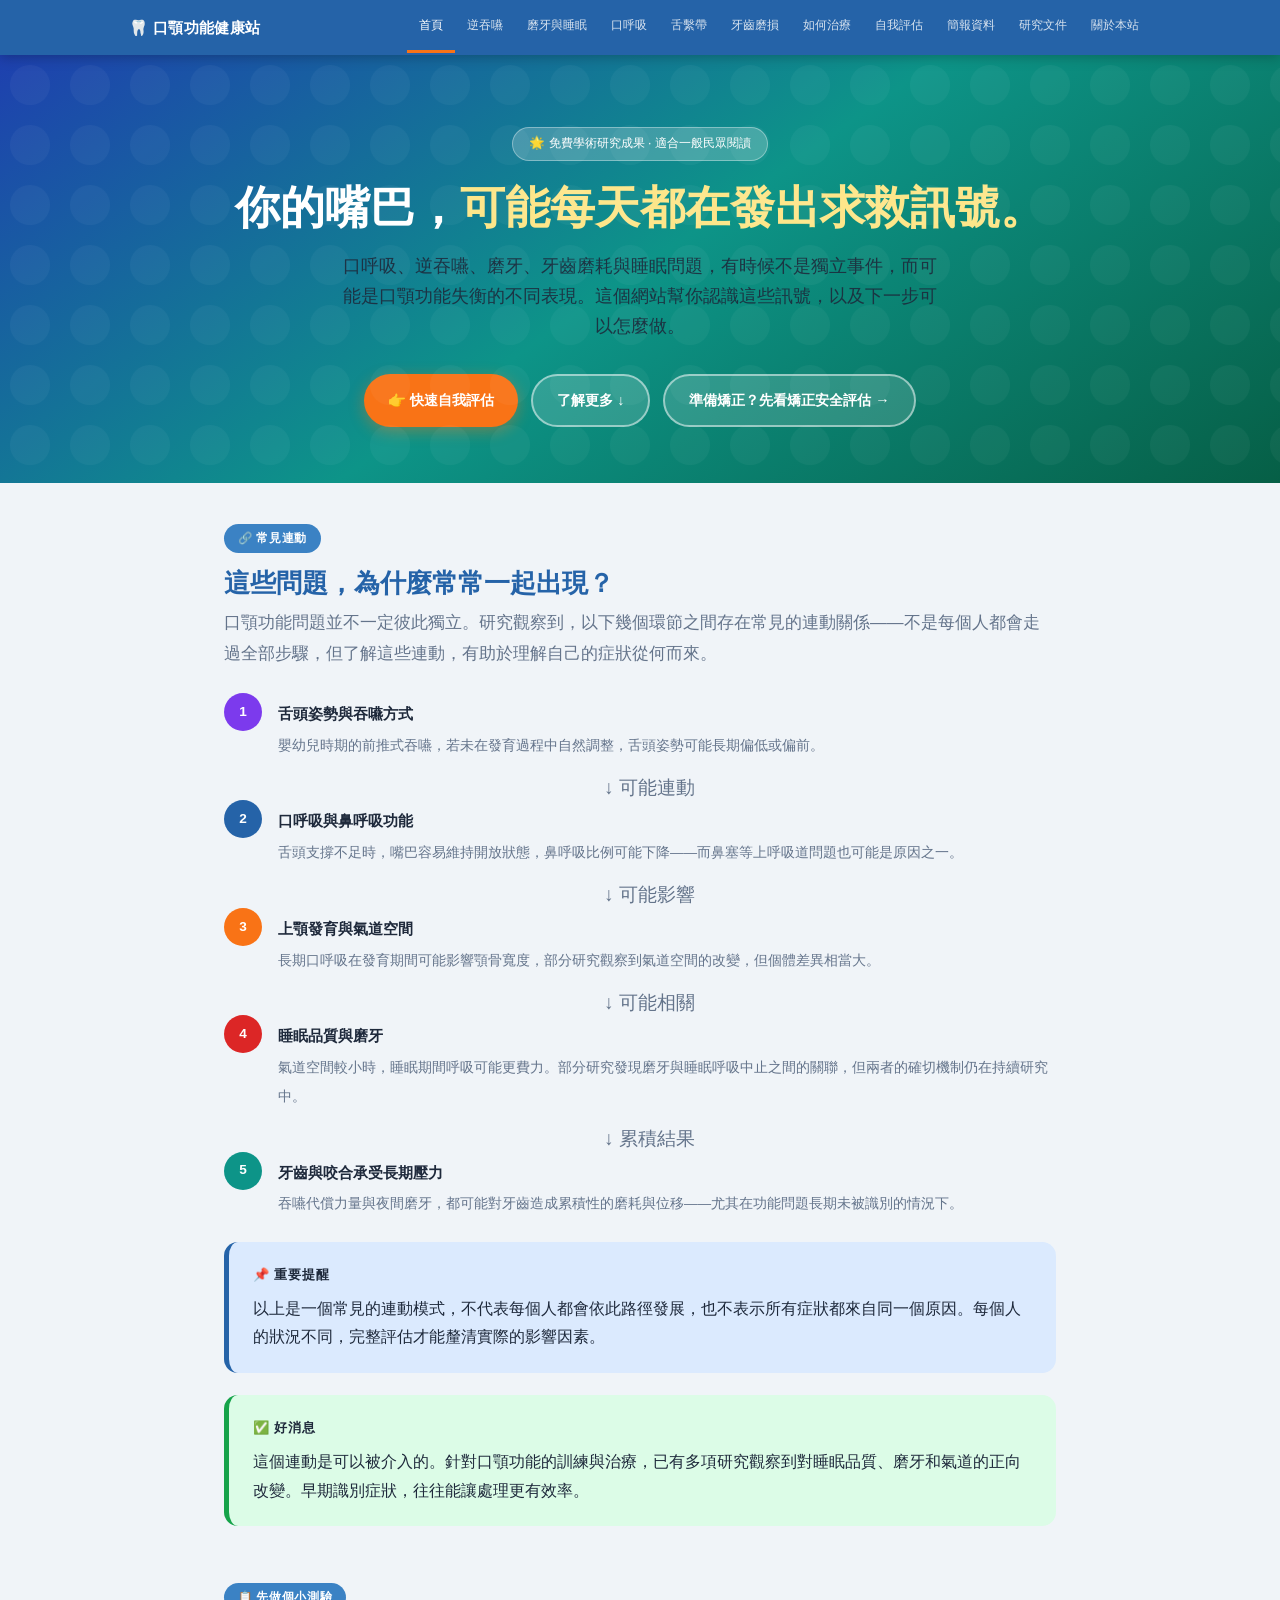
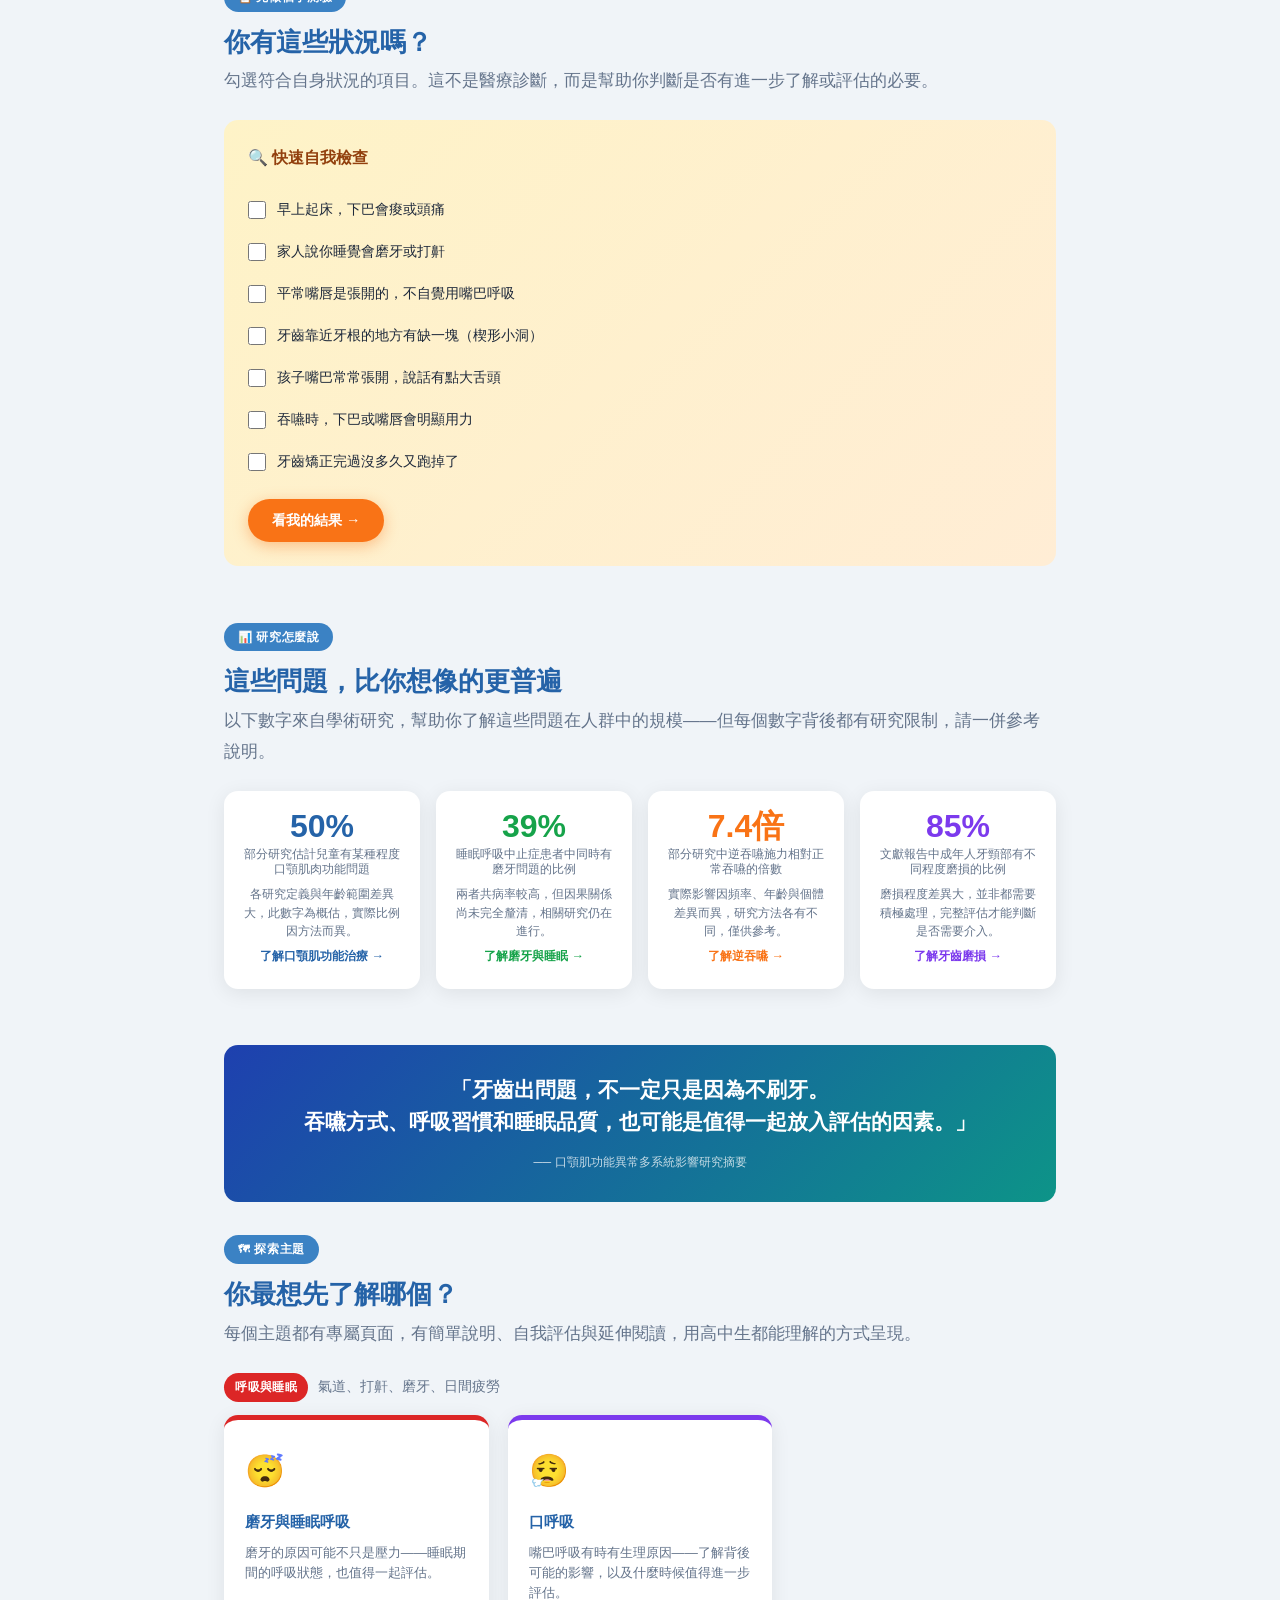
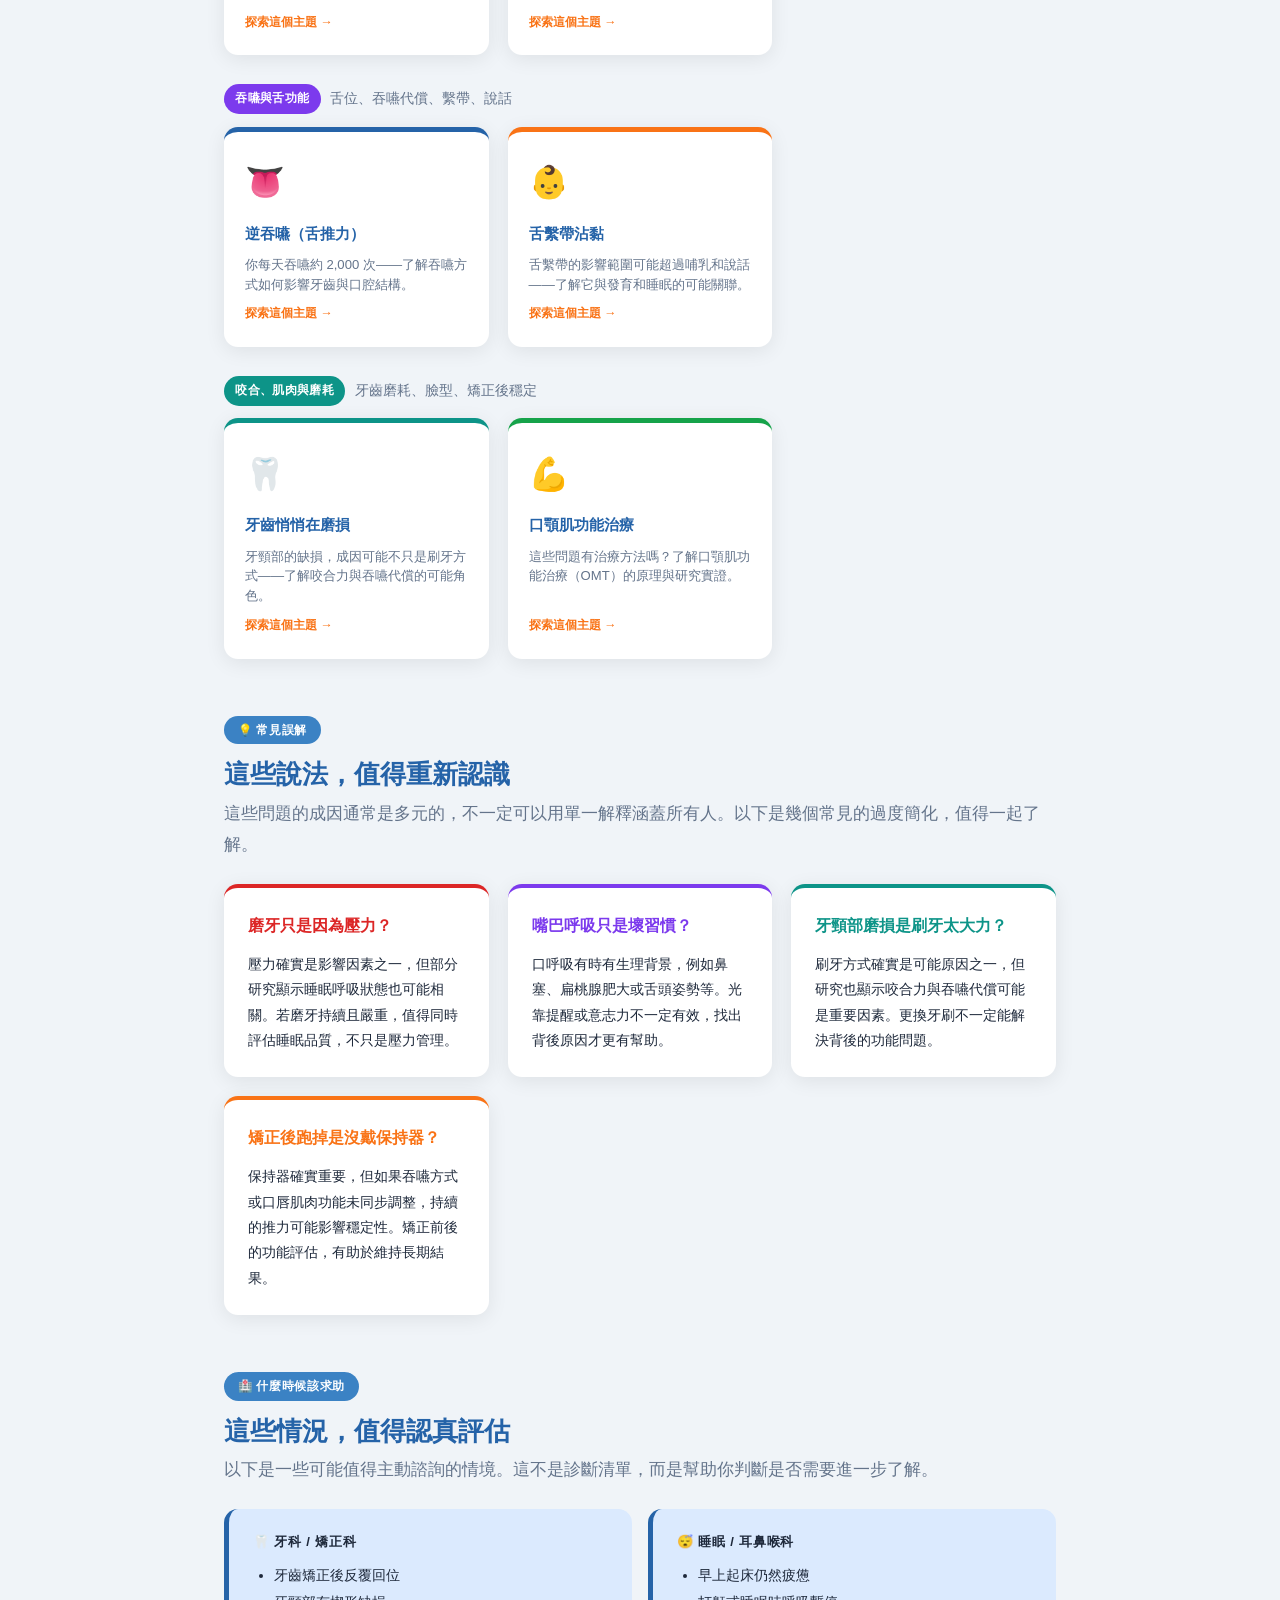
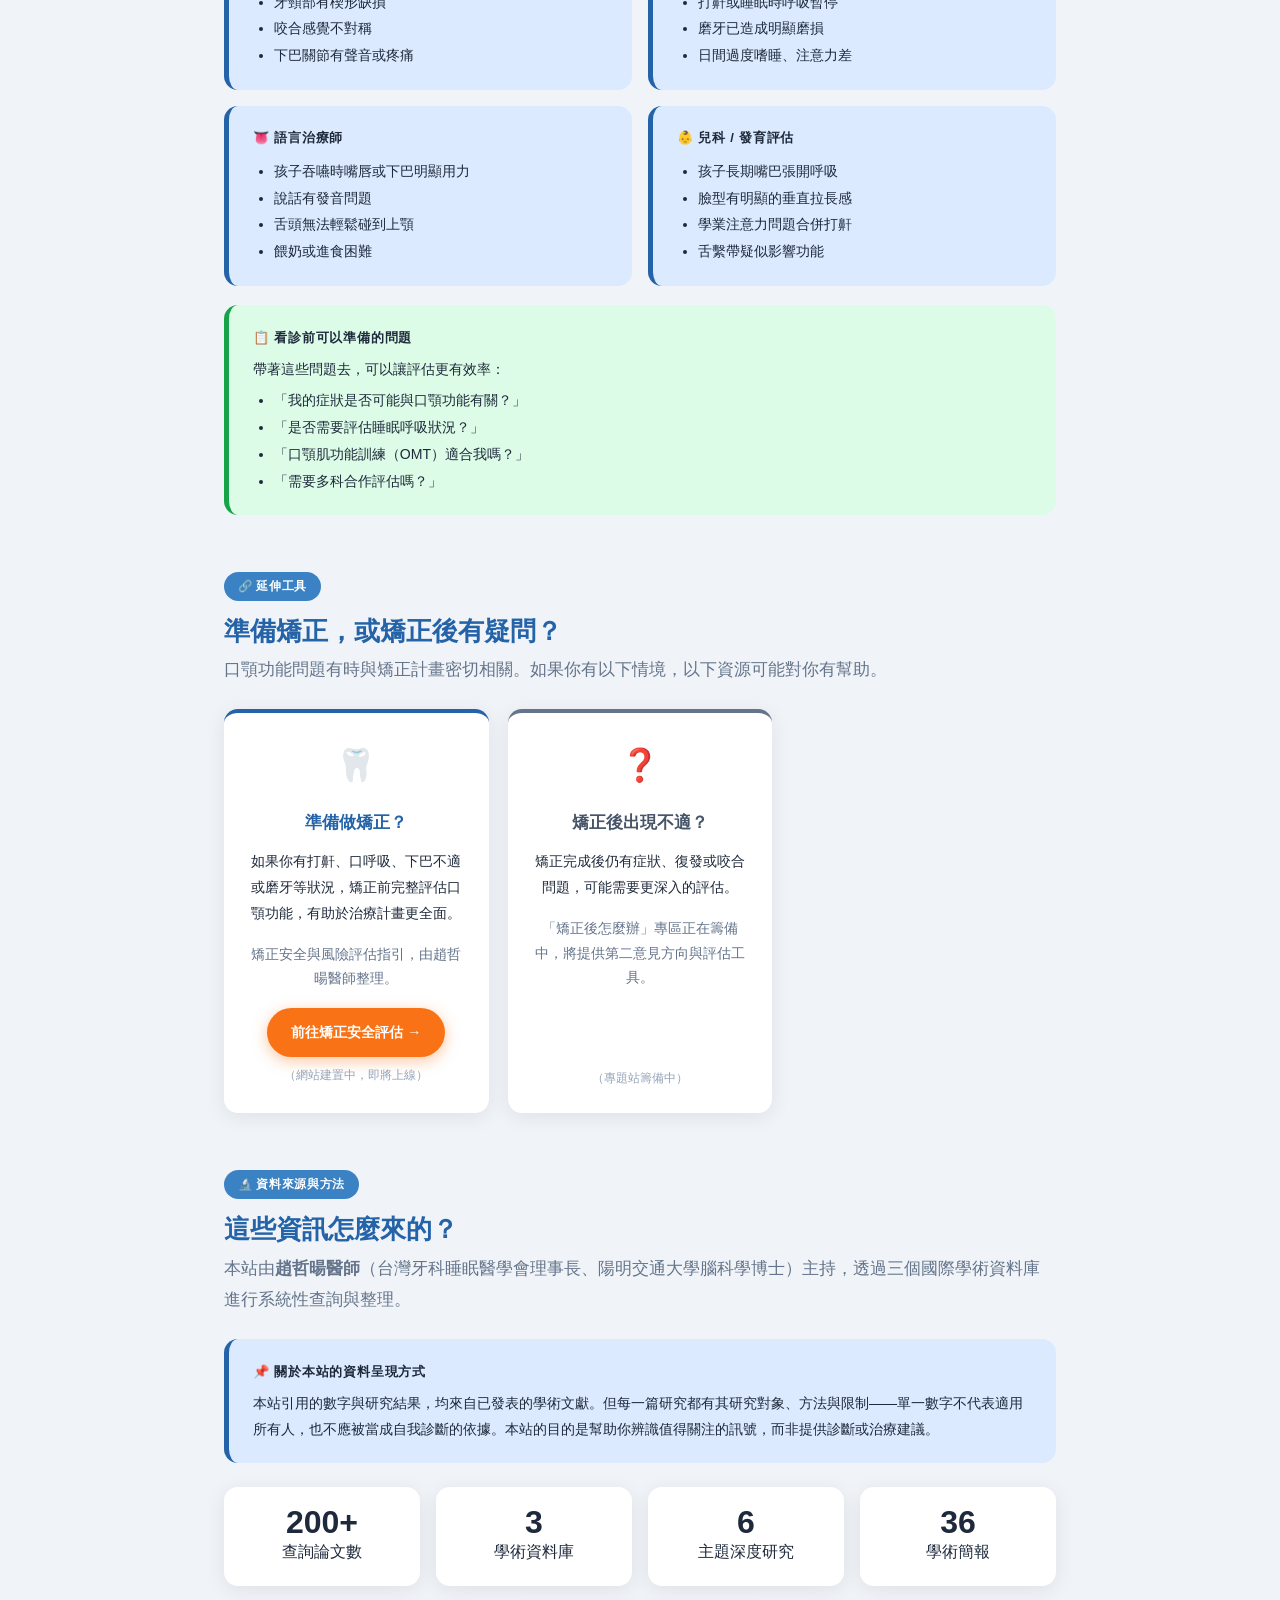
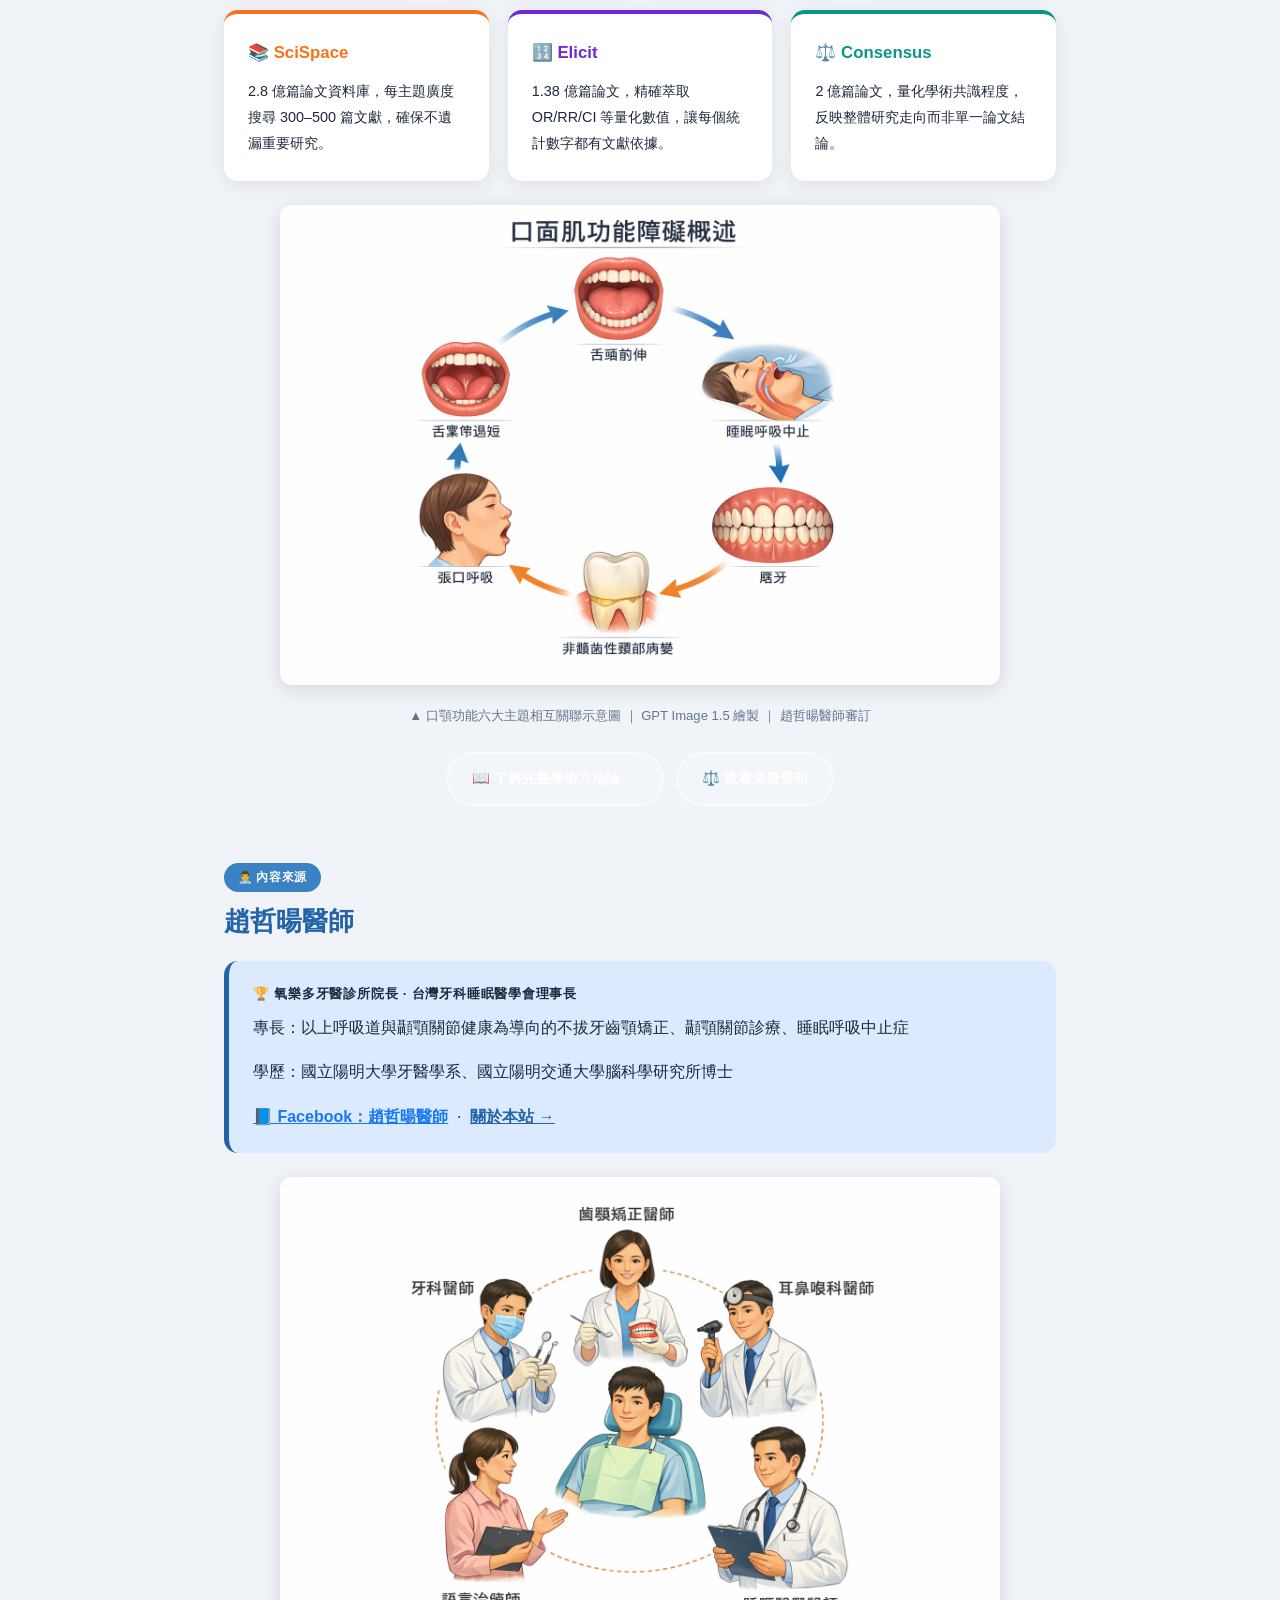
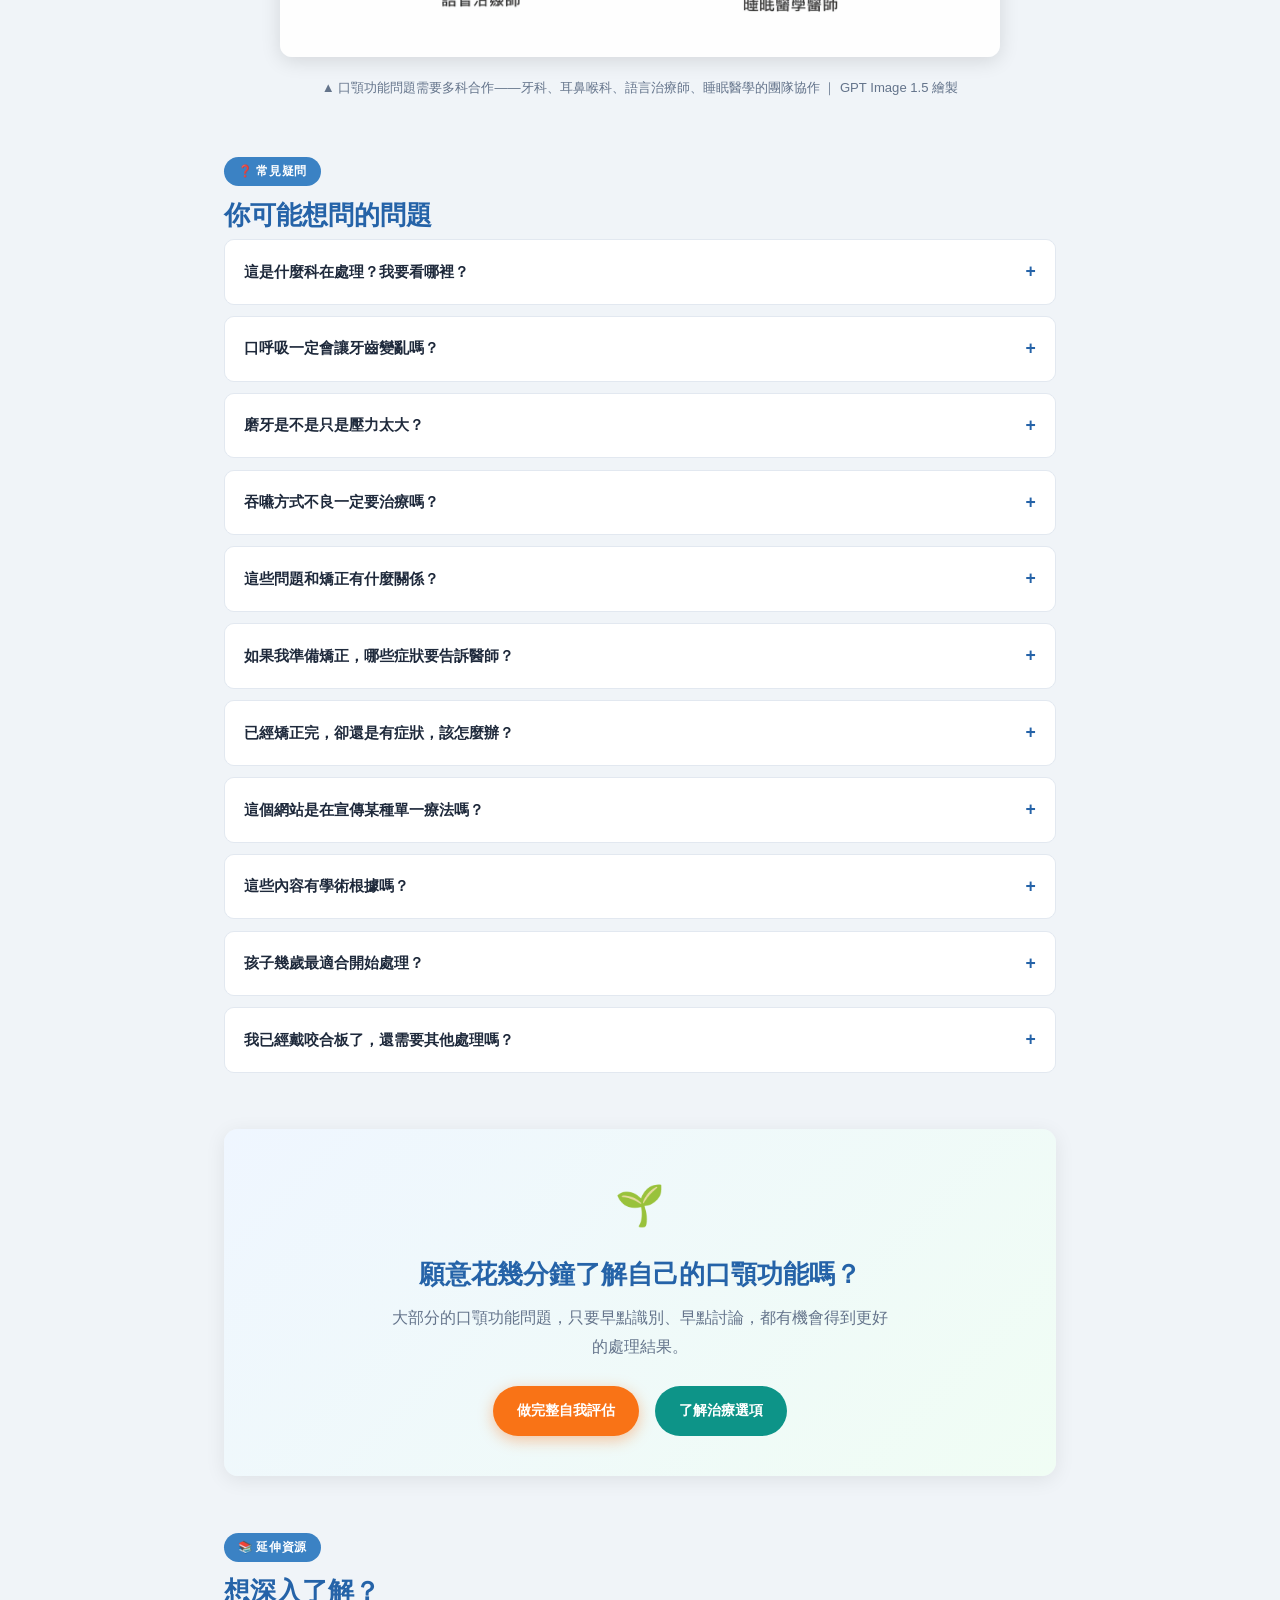
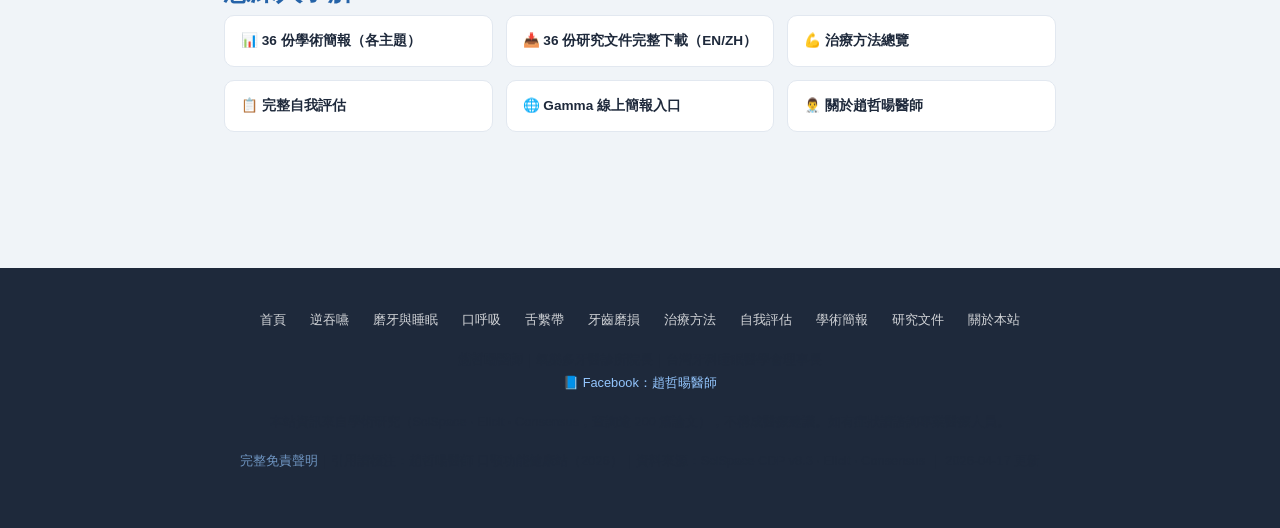
==== commit 0f986680: "第二輪改版：語氣收斂、結構優化、跨站導流、FAQ擴充 index.html： - 重排首頁結構：「連動說明」提前至 Hero 後，建立清楚閱讀路徑 - 語氣全面收斂：去掉「根本原因就是」「一定會」等強" ====
--- a/index.html
+++ b/index.html
@@ -5,7 +5,7 @@
   <meta name="viewport" content="width=device-width, initial-scale=1.0">
   <meta name="description" content="口顎功能健康資訊站｜趙哲暘醫師整理，涵蓋逆吞嚥、口呼吸、磨牙、舌繫帶、非齲性頸部病損與口肌功能治療，資料來源同儕審查學術文獻。">
   <meta property="og:title" content="你的嘴巴還好嗎？｜口顎功能健康資訊站">
-  <meta property="og:description" content="逆吞嚥、口呼吸、磨牙——這些問題比你想的還常見。趙哲暘醫師根據 200+ 篇學術文獻整理，提供深入淺出的衛教資訊。">
+  <meta property="og:description" content="口呼吸、逆吞嚥、磨牙、牙齒磨耗——這些問題有時彼此相關。趙哲暘醫師根據 200+ 篇學術文獻整理，提供深入淺出的衛教資訊。">
   <meta property="og:type" content="website">
   <title>你的嘴巴還好嗎？｜口顎功能健康資訊站</title>
   <link rel="stylesheet" href="style.css">
@@ -35,63 +35,124 @@
 <div class="hero">
   <div class="tag">🌟 免費學術研究成果 · 適合一般民眾閱讀</div>
   <h1>你的嘴巴，<em>可能每天都在發出求救訊號。</em></h1>
-  <p class="sub">口呼吸、逆吞嚥、磨牙、牙齒磨耗與睡眠問題，很多時候不是獨立事件，而是同一套<strong>口顎功能失衡</strong>的表現。</p>
-  <p class="sub" style="font-size:.95rem; margin-top:-.3rem; opacity:.88;">早上下巴會痠？牙齒悄悄磨短？孩子嘴巴常開著？這些可能都來自同一個你從沒注意過的根本原因。</p>
+  <p class="sub">口呼吸、逆吞嚥、磨牙、牙齒磨耗與睡眠問題，有時候不是獨立事件，而可能是口顎功能失衡的不同表現。這個網站幫你認識這些訊號，以及下一步可以怎麼做。</p>
   <div class="hero-btns">
-    <a href="self-check.html" class="btn btn-primary">👉 30 秒自我評估</a>
+    <a href="#self-check" class="btn btn-primary">👉 快速自我評估</a>
     <a href="#start" class="btn btn-outline">了解更多 ↓</a>
+    <!-- 矯正安全網站導流 CTA（URL 待更新） -->
+    <a href="#ortho-safety" class="btn btn-outline" style="border-color:rgba(255,255,255,.5);">準備矯正？先看矯正安全評估 →</a>
   </div>
 </div>
 
 <main id="start">
 
-  <!-- 快速自我檢查 -->
-  <section>
+  <!-- 1. 這些問題為什麼常常一起出現 -->
+  <section>
+    <div class="section-label">🔗 常見連動</div>
+    <h2>這些問題，為什麼常常一起出現？</h2>
+    <p class="lead">口顎功能問題並不一定彼此獨立。研究觀察到，以下幾個環節之間存在常見的連動關係——不是每個人都會走過全部步驟，但了解這些連動，有助於理解自己的症狀從何而來。</p>
+
+    <div class="flow">
+      <div class="flow-step">
+        <div class="bubble" style="background:#7c3aed;">1</div>
+        <div class="content">
+          <strong>舌頭姿勢與吞嚥方式</strong>
+          <span>嬰幼兒時期的前推式吞嚥，若未在發育過程中自然調整，舌頭姿勢可能長期偏低或偏前。</span>
+        </div>
+      </div>
+      <div class="flow-arrow">↓ 可能連動</div>
+      <div class="flow-step">
+        <div class="bubble" style="background:#2563a8;">2</div>
+        <div class="content">
+          <strong>口呼吸與鼻呼吸功能</strong>
+          <span>舌頭支撐不足時，嘴巴容易維持開放狀態，鼻呼吸比例可能下降——而鼻塞等上呼吸道問題也可能是原因之一。</span>
+        </div>
+      </div>
+      <div class="flow-arrow">↓ 可能影響</div>
+      <div class="flow-step">
+        <div class="bubble" style="background:#f97316;">3</div>
+        <div class="content">
+          <strong>上顎發育與氣道空間</strong>
+          <span>長期口呼吸在發育期間可能影響顎骨寬度，部分研究觀察到氣道空間的改變，但個體差異相當大。</span>
+        </div>
+      </div>
+      <div class="flow-arrow">↓ 可能相關</div>
+      <div class="flow-step">
+        <div class="bubble" style="background:#dc2626;">4</div>
+        <div class="content">
+          <strong>睡眠品質與磨牙</strong>
+          <span>氣道空間較小時，睡眠期間呼吸可能更費力。部分研究發現磨牙與睡眠呼吸中止之間的關聯，但兩者的確切機制仍在持續研究中。</span>
+        </div>
+      </div>
+      <div class="flow-arrow">↓ 累積結果</div>
+      <div class="flow-step">
+        <div class="bubble" style="background:#0d9488;">5</div>
+        <div class="content">
+          <strong>牙齒與咬合承受長期壓力</strong>
+          <span>吞嚥代償力量與夜間磨牙，都可能對牙齒造成累積性的磨耗與位移——尤其在功能問題長期未被識別的情況下。</span>
+        </div>
+      </div>
+    </div>
+
+    <div class="hl hl-blue">
+      <div class="title">📌 重要提醒</div>
+      <p style="margin-bottom:0;">以上是一個常見的連動模式，不代表每個人都會依此路徑發展，也不表示所有症狀都來自同一個原因。每個人的狀況不同，完整評估才能釐清實際的影響因素。</p>
+    </div>
+
+    <div class="hl hl-green" style="margin-top:1rem;">
+      <div class="title">✅ 好消息</div>
+      <p style="margin-bottom:0;">這個連動是可以被介入的。針對口顎功能的訓練與治療，已有多項研究觀察到對睡眠品質、磨牙和氣道的正向改變。早期識別症狀，往往能讓處理更有效率。</p>
+    </div>
+  </section>
+
+  <!-- 2. 快速自我檢查 -->
+  <section id="self-check">
     <div class="section-label">📋 先做個小測驗</div>
     <h2>你有這些狀況嗎？</h2>
-    <p class="lead">勾選看看，算算你有幾項。這不是醫療診斷，但可以提醒你是否需要進一步了解。</p>
+    <p class="lead">勾選符合自身狀況的項目。這不是醫療診斷，而是幫助你判斷是否有進一步了解或評估的必要。</p>
 
     <div class="self-check">
-      <h4>🔍 快速 10 秒自我檢查</h4>
+      <h4>🔍 快速自我檢查</h4>
       <label class="check-item"><input type="checkbox" class="home-check" data-cat="sleep"> <span>早上起床，下巴會痠或頭痛</span></label>
       <label class="check-item"><input type="checkbox" class="home-check" data-cat="sleep"> <span>家人說你睡覺會磨牙或打鼾</span></label>
       <label class="check-item"><input type="checkbox" class="home-check" data-cat="breath"> <span>平常嘴唇是張開的，不自覺用嘴巴呼吸</span></label>
       <label class="check-item"><input type="checkbox" class="home-check" data-cat="wear"> <span>牙齒靠近牙根的地方有缺一塊（楔形小洞）</span></label>
       <label class="check-item"><input type="checkbox" class="home-check" data-cat="tongue"> <span>孩子嘴巴常常張開，說話有點大舌頭</span></label>
-      <label class="check-item"><input type="checkbox" class="home-check" data-cat="tongue"> <span>吞嚥時，下巴或嘴唇會用力</span></label>
+      <label class="check-item"><input type="checkbox" class="home-check" data-cat="tongue"> <span>吞嚥時，下巴或嘴唇會明顯用力</span></label>
       <label class="check-item"><input type="checkbox" class="home-check" data-cat="wear"> <span>牙齒矯正完過沒多久又跑掉了</span></label>
       <button class="btn btn-primary" onclick="calcHomeScore()" style="margin-top:1rem;">看我的結果 →</button>
       <div class="score-area" id="homeScore"></div>
     </div>
   </section>
 
-  <!-- 核心數字 -->
-  <section>
-    <div class="section-label">📊 你可能不知道的數字</div>
-    <h2>這些問題，比你想像的更常見</h2>
+  <!-- 3. 核心數字 -->
+  <section>
+    <div class="section-label">📊 研究怎麼說</div>
+    <h2>這些問題，比你想像的更普遍</h2>
+    <p class="lead">以下數字來自學術研究，幫助你了解這些問題在人群中的規模——但每個數字背後都有研究限制，請一併參考說明。</p>
     <div class="stats">
       <div class="stat">
         <div class="num" style="color:#2563a8;">50%</div>
-        <div class="unit">兒童有某種程度的口顎肌肉問題</div>
-        <div style="font-size:.78rem; color:#64748b; margin-top:.5rem; line-height:1.5;">研究方法與年齡範圍不同，比例差異大，但問題普遍性有一致共識。</div>
+        <div class="unit">部分研究估計兒童有某種程度口顎肌肉功能問題</div>
+        <div style="font-size:.78rem; color:#64748b; margin-top:.5rem; line-height:1.5;">各研究定義與年齡範圍差異大，此數字為概估，實際比例因方法而異。</div>
         <a href="omt.html" style="font-size:.78rem; color:#2563a8; text-decoration:none; font-weight:600;">了解口顎肌功能治療 →</a>
       </div>
       <div class="stat">
         <div class="num" style="color:#16a34a;">39%</div>
-        <div class="unit">睡眠呼吸中止症患者同時有磨牙問題</div>
-        <div style="font-size:.78rem; color:#64748b; margin-top:.5rem; line-height:1.5;">兩者可能共享「呼吸道壓力 → 大腦微覺醒 → 肌肉收縮」的機制。</div>
+        <div class="unit">睡眠呼吸中止症患者中同時有磨牙問題的比例</div>
+        <div style="font-size:.78rem; color:#64748b; margin-top:.5rem; line-height:1.5;">兩者共病率較高，但因果關係尚未完全釐清，相關研究仍在進行。</div>
         <a href="osa-bruxism.html" style="font-size:.78rem; color:#16a34a; text-decoration:none; font-weight:600;">了解磨牙與睡眠 →</a>
       </div>
       <div class="stat">
         <div class="num" style="color:#f97316;">7.4倍</div>
-        <div class="unit">逆吞嚥比正常吞嚥施加在牙齒上的力量</div>
-        <div style="font-size:.78rem; color:#64748b; margin-top:.5rem; line-height:1.5;">實際影響需考慮頻率、年齡與個體差異，研究方法各有不同。</div>
+        <div class="unit">部分研究中逆吞嚥施力相對正常吞嚥的倍數</div>
+        <div style="font-size:.78rem; color:#64748b; margin-top:.5rem; line-height:1.5;">實際影響因頻率、年齡與個體差異而異，研究方法各有不同，僅供參考。</div>
         <a href="tongue-thrust.html" style="font-size:.78rem; color:#f97316; text-decoration:none; font-weight:600;">了解逆吞嚥 →</a>
       </div>
       <div class="stat">
         <div class="num" style="color:#7c3aed;">85%</div>
-        <div class="unit">成年人的牙頸部都有不同程度的磨損</div>
-        <div style="font-size:.78rem; color:#64748b; margin-top:.5rem; line-height:1.5;">磨損程度因人而異，並非都需要積極處理，但輕忽可能讓情況惡化。</div>
+        <div class="unit">文獻報告中成年人牙頸部有不同程度磨損的比例</div>
+        <div style="font-size:.78rem; color:#64748b; margin-top:.5rem; line-height:1.5;">磨損程度差異大，並非都需要積極處理，完整評估才能判斷是否需要介入。</div>
         <a href="ncls.html" style="font-size:.78rem; color:#7c3aed; text-decoration:none; font-weight:600;">了解牙齒磨損 →</a>
       </div>
     </div>
@@ -99,15 +160,15 @@
 
   <!-- 金句 -->
   <div class="quote">
-    <div class="q-text">「牙齒壞掉，不一定是因為不刷牙。<br>很可能是因為你吞嚥的方式，從小就不對。」</div>
+    <div class="q-text">「牙齒出問題，不一定只是因為不刷牙。<br>吞嚥方式、呼吸習慣和睡眠品質，也可能是值得一起放入評估的因素。」</div>
     <div class="q-source">── 口顎肌功能異常多系統影響研究摘要</div>
   </div>
 
-  <!-- 主題導覽 -->
+  <!-- 4. 主題導覽 -->
   <section>
     <div class="section-label">🗺 探索主題</div>
     <h2>你最想先了解哪個？</h2>
-    <p class="lead">每個主題都有專屬頁面，有簡單說明、測驗和流程圖，用高中生都能懂的方式解釋。</p>
+    <p class="lead">每個主題都有專屬頁面，有簡單說明、自我評估與延伸閱讀，用高中生都能理解的方式呈現。</p>
 
     <!-- 分類一：呼吸與睡眠 -->
     <div style="display:flex; align-items:center; gap:.6rem; margin-bottom:.8rem; margin-top:1.5rem;">
@@ -118,13 +179,13 @@
       <a class="topic-card" href="osa-bruxism.html" style="border-top-color:#dc2626;">
         <div class="icon">😴</div>
         <h3>磨牙與睡眠呼吸</h3>
-        <p>你知道磨牙不是因為壓力嗎？很多人的磨牙，其實是睡眠時氧氣不夠引起的。</p>
+        <p>磨牙的原因可能不只是壓力——睡眠期間的呼吸狀態，也值得一起評估。</p>
         <div class="arrow">探索這個主題 →</div>
       </a>
       <a class="topic-card" href="mouth-breathing.html" style="border-top-color:#7c3aed;">
         <div class="icon">😮‍💨</div>
         <h3>口呼吸</h3>
-        <p>嘴巴呼吸不只是壞習慣——它會改變孩子的臉型，影響學習和睡眠，甚至被誤診為過動。</p>
+        <p>嘴巴呼吸有時有生理原因——了解背後可能的影響，以及什麼時候值得進一步評估。</p>
         <div class="arrow">探索這個主題 →</div>
       </a>
     </div>
@@ -138,69 +199,69 @@
       <a class="topic-card" href="tongue-thrust.html" style="border-top-color:#2563a8;">
         <div class="icon">👅</div>
         <h3>逆吞嚥（舌推力）</h3>
-        <p>你每天吞嚥 2,000 次——如果每次舌頭都往前推，牙齒累積的傷害有多大？</p>
+        <p>你每天吞嚥約 2,000 次——了解吞嚥方式如何影響牙齒與口腔結構。</p>
         <div class="arrow">探索這個主題 →</div>
       </a>
       <a class="topic-card" href="ankyloglossia.html" style="border-top-color:#f97316;">
         <div class="icon">👶</div>
         <h3>舌繫帶沾黏</h3>
-        <p>不只影響哺乳和說話——舌頭太短，可能讓孩子長大後睡不好、臉型發育不正常。</p>
+        <p>舌繫帶的影響範圍可能超過哺乳和說話——了解它與發育和睡眠的可能關聯。</p>
         <div class="arrow">探索這個主題 →</div>
       </a>
     </div>
 
     <!-- 分類三：咬合與結構後果 -->
     <div style="display:flex; align-items:center; gap:.6rem; margin-bottom:.8rem;">
-      <span style="background:#0d9488; color:#fff; font-size:.75rem; font-weight:700; padding:.25rem .7rem; border-radius:20px; letter-spacing:.03em;">咬合與結構後果</span>
+      <span style="background:#0d9488; color:#fff; font-size:.75rem; font-weight:700; padding:.25rem .7rem; border-radius:20px; letter-spacing:.03em;">咬合、肌肉與磨耗</span>
       <span style="font-size:.85rem; color:#64748b;">牙齒磨耗、臉型、矯正後穩定</span>
     </div>
     <div class="card-grid">
       <a class="topic-card" href="ncls.html" style="border-top-color:#0d9488;">
         <div class="icon">🦷</div>
         <h3>牙齒悄悄在磨損</h3>
-        <p>牙頸部的小缺口，真的不是刷牙刷壞的。背後的原因，跟你吞嚥的方式有關。</p>
+        <p>牙頸部的缺損，成因可能不只是刷牙方式——了解咬合力與吞嚥代償的可能角色。</p>
         <div class="arrow">探索這個主題 →</div>
       </a>
       <a class="topic-card" href="omt.html" style="border-top-color:#16a34a;">
         <div class="icon">💪</div>
         <h3>口顎肌功能治療</h3>
-        <p>這些問題，有治療方法嗎？有的！而且效果被大型研究確認，不是偏方。</p>
+        <p>這些問題有治療方法嗎？了解口顎肌功能治療（OMT）的原理與研究實證。</p>
         <div class="arrow">探索這個主題 →</div>
       </a>
     </div>
   </section>
 
-  <!-- 常見誤解 -->
+  <!-- 5. 常見誤解 -->
   <section>
     <div class="section-label">💡 常見誤解</div>
-    <h2>這些你可能聽錯了</h2>
-    <p class="lead">這些問題不一定來自單一原因，但常常彼此相關。你不需要先學會所有專有名詞，只需要先知道哪些訊號不該忽略。</p>
+    <h2>這些說法，值得重新認識</h2>
+    <p class="lead">這些問題的成因通常是多元的，不一定可以用單一解釋涵蓋所有人。以下是幾個常見的過度簡化，值得一起了解。</p>
 
     <div class="card-grid">
       <div class="card" style="border-top:4px solid #dc2626;">
-        <h3 style="margin-top:0; color:#dc2626; font-size:1rem;">❌ 磨牙是因為壓力</h3>
-        <p style="font-size:.88rem; margin-bottom:0;">壓力確實有影響，但許多人的磨牙是因為睡眠時氧氣不足，大腦叫身體用力收縮下巴來打開氣道。壓力只是誘因，呼吸道才是根本。</p>
+        <h3 style="margin-top:0; color:#dc2626; font-size:1rem;">磨牙只是因為壓力？</h3>
+        <p style="font-size:.88rem; margin-bottom:0;">壓力確實是影響因素之一，但部分研究顯示睡眠呼吸狀態也可能相關。若磨牙持續且嚴重，值得同時評估睡眠品質，不只是壓力管理。</p>
       </div>
       <div class="card" style="border-top:4px solid #7c3aed;">
-        <h3 style="margin-top:0; color:#7c3aed; font-size:1rem;">❌ 嘴巴呼吸只是壞習慣</h3>
-        <p style="font-size:.88rem; margin-bottom:0;">口呼吸通常有生理原因——鼻塞、扁桃腺肥大、舌頭姿勢偏低。光靠「提醒閉嘴」並不能解決，需要找出阻塞的根本原因。</p>
+        <h3 style="margin-top:0; color:#7c3aed; font-size:1rem;">嘴巴呼吸只是壞習慣？</h3>
+        <p style="font-size:.88rem; margin-bottom:0;">口呼吸有時有生理背景，例如鼻塞、扁桃腺肥大或舌頭姿勢等。光靠提醒或意志力不一定有效，找出背後原因才更有幫助。</p>
       </div>
       <div class="card" style="border-top:4px solid #0d9488;">
-        <h3 style="margin-top:0; color:#0d9488; font-size:1rem;">❌ 牙齒磨損是刷牙太大力</h3>
-        <p style="font-size:.88rem; margin-bottom:0;">牙頸部的楔形缺損（NCCL）研究顯示，異常咬合力與吞嚥代償是主要機制之一，不只是刷牙方式問題。換牙刷不能解決根本原因。</p>
+        <h3 style="margin-top:0; color:#0d9488; font-size:1rem;">牙頸部磨損是刷牙太大力？</h3>
+        <p style="font-size:.88rem; margin-bottom:0;">刷牙方式確實是可能原因之一，但研究也顯示咬合力與吞嚥代償可能是重要因素。更換牙刷不一定能解決背後的功能問題。</p>
       </div>
       <div class="card" style="border-top:4px solid #f97316;">
-        <h3 style="margin-top:0; color:#f97316; font-size:1rem;">❌ 矯正後牙齒跑掉是沒戴保持器</h3>
-        <p style="font-size:.88rem; margin-bottom:0;">如果吞嚥方式沒有改變，舌頭每天持續推牙齒的力量會讓矯正結果不穩定。保持器能延緩，但無法對抗根本的功能失衡。</p>
-      </div>
-    </div>
-  </section>
-
-  <!-- 什麼時候應該求助 -->
+        <h3 style="margin-top:0; color:#f97316; font-size:1rem;">矯正後跑掉是沒戴保持器？</h3>
+        <p style="font-size:.88rem; margin-bottom:0;">保持器確實重要，但如果吞嚥方式或口唇肌肉功能未同步調整，持續的推力可能影響穩定性。矯正前後的功能評估，有助於維持長期結果。</p>
+      </div>
+    </div>
+  </section>
+
+  <!-- 6. 什麼時候應該求助 -->
   <section>
     <div class="section-label">🏥 什麼時候該求助</div>
-    <h2>這些訊號，值得認真評估</h2>
-    <p class="lead">這不是自我診斷工具，而是幫你判斷是否值得進一步評估。以下情況出現，建議主動諮詢相關科別。</p>
+    <h2>這些情況，值得認真評估</h2>
+    <p class="lead">以下是一些可能值得主動諮詢的情境。這不是診斷清單，而是幫助你判斷是否需要進一步了解。</p>
 
     <div style="display:grid; grid-template-columns:1fr 1fr; gap:1rem;">
       <div class="hl hl-blue" style="margin:0;">
@@ -217,15 +278,15 @@
         <ul style="margin:.5rem 0 0; padding-left:1.3rem; font-size:.88rem; line-height:1.9;">
           <li>早上起床仍然疲憊</li>
           <li>打鼾或睡眠時呼吸暫停</li>
-          <li>磨牙已經造成明顯磨損</li>
+          <li>磨牙已造成明顯磨損</li>
           <li>日間過度嗜睡、注意力差</li>
         </ul>
       </div>
       <div class="hl hl-blue" style="margin:0;">
         <div class="title">👅 語言治療師</div>
         <ul style="margin:.5rem 0 0; padding-left:1.3rem; font-size:.88rem; line-height:1.9;">
-          <li>孩子吞嚥時嘴唇或下巴會用力</li>
-          <li>說話有發音問題（大舌頭）</li>
+          <li>孩子吞嚥時嘴唇或下巴明顯用力</li>
+          <li>說話有發音問題</li>
           <li>舌頭無法輕鬆碰到上顎</li>
           <li>餵奶或進食困難</li>
         </ul>
@@ -236,7 +297,7 @@
           <li>孩子長期嘴巴張開呼吸</li>
           <li>臉型有明顯的垂直拉長感</li>
           <li>學業注意力問題合併打鼾</li>
-          <li>舌繫帶疑似過短</li>
+          <li>舌繫帶疑似影響功能</li>
         </ul>
       </div>
     </div>
@@ -245,73 +306,51 @@
       <div class="title">📋 看診前可以準備的問題</div>
       <p style="font-size:.88rem; margin-bottom:.3rem;">帶著這些問題去，可以讓評估更有效率：</p>
       <ul style="margin:.3rem 0 0; padding-left:1.3rem; font-size:.88rem; line-height:1.9;">
-        <li>「我的症狀是否可能與口顎功能失衡有關？」</li>
-        <li>「是否需要評估睡眠呼吸？」</li>
+        <li>「我的症狀是否可能與口顎功能有關？」</li>
+        <li>「是否需要評估睡眠呼吸狀況？」</li>
         <li>「口顎肌功能訓練（OMT）適合我嗎？」</li>
         <li>「需要多科合作評估嗎？」</li>
       </ul>
     </div>
   </section>
 
-  <!-- 問題一覽 -->
-  <section>
-    <div class="section-label">🔗 它們是怎麼連在一起的？</div>
-    <h2>一個根本問題，引發一連串後果</h2>
-    <p class="lead">很多人以為這些問題各自獨立，其實它們有一個共同的起源。</p>
-
-    <div class="flow">
-      <div class="flow-step">
-        <div class="bubble" style="background:#7c3aed;">1</div>
-        <div class="content">
-          <strong>嬰兒時期的吞嚥方式沒有改變</strong>
-          <span>寶寶天生用舌頭往前推來喝奶，但 6 歲前應該改掉這個模式</span>
-        </div>
-      </div>
-      <div class="flow-arrow">↓</div>
-      <div class="flow-step">
-        <div class="bubble" style="background:#2563a8;">2</div>
-        <div class="content">
-          <strong>舌頭長期姿勢偏低、偏前</strong>
-          <span>失去對上顎的支撐，嘴巴容易開開的，開始用嘴呼吸</span>
-        </div>
-      </div>
-      <div class="flow-arrow">↓</div>
-      <div class="flow-step">
-        <div class="bubble" style="background:#f97316;">3</div>
-        <div class="content">
-          <strong>上顎發育變窄、臉型改變、氣道變小</strong>
-          <span>口呼吸加劇，導致睡覺時呼吸道容易塌陷</span>
-        </div>
-      </div>
-      <div class="flow-arrow">↓</div>
-      <div class="flow-step">
-        <div class="bubble" style="background:#dc2626;">4</div>
-        <div class="content">
-          <strong>睡眠中氧氣不足，大腦叫身體醒過來</strong>
-          <span>每次「微覺醒」都會引發咀嚼肌收縮——也就是磨牙</span>
-        </div>
-      </div>
-      <div class="flow-arrow">↓</div>
-      <div class="flow-step">
-        <div class="bubble" style="background:#0d9488;">5</div>
-        <div class="content">
-          <strong>牙齒日夜承受異常力量</strong>
-          <span>白天被舌頭橫向推，晚上被磨牙垂直磨——牙齒怎麼會好？</span>
-        </div>
-      </div>
-    </div>
-
-    <div class="hl hl-green">
-      <div class="title">✅ 好消息</div>
-      <p>這個級聯是可以被打斷的。針對根本原因（舌頭功能）的治療，已被多項大型研究證實有效，甚至能改善睡眠、減少磨牙、讓氣道變大。</p>
-    </div>
-  </section>
-
-  <!-- 學術依據 -->
-  <section>
-    <div class="section-label">🔬 學術可信度</div>
-    <h2>本站的每句話，都有論文可查</h2>
-    <p class="lead">這不是網路上的一般文章。本站由<strong>趙哲暘醫師</strong>（台灣牙科睡眠醫學會理事長、陽明交通大學腦科學博士）主持，透過三個國際學術資料庫系統性查詢整理而成。</p>
+  <!-- 7. 跨站導流 CTA -->
+  <section id="ortho-safety">
+    <div class="section-label">🔗 延伸工具</div>
+    <h2>準備矯正，或矯正後有疑問？</h2>
+    <p class="lead">口顎功能問題有時與矯正計畫密切相關。如果你有以下情境，以下資源可能對你有幫助。</p>
+
+    <div class="card-grid">
+      <div class="card" style="border-top:4px solid #2563a8; text-align:center;">
+        <div style="font-size:2rem; margin-bottom:.8rem;">🦷</div>
+        <h3 style="color:#2563a8; margin-top:0;">準備做矯正？</h3>
+        <p style="font-size:.9rem;">如果你有打鼾、口呼吸、下巴不適或磨牙等狀況，矯正前完整評估口顎功能，有助於治療計畫更全面。</p>
+        <p style="font-size:.85rem; color:#64748b; margin-bottom:1rem;">矯正安全與風險評估指引，由趙哲暘醫師整理。</p>
+        <!-- 請將以下 href 更新為矯正安全網站的正式網址 -->
+        <a href="#" class="btn btn-primary" style="font-size:.88rem;">前往矯正安全評估 →</a>
+        <p style="font-size:.75rem; color:#94a3b8; margin-top:.5rem; margin-bottom:0;">（網站建置中，即將上線）</p>
+      </div>
+      <div class="card" style="border-top:4px solid #64748b; text-align:center;">
+        <div style="font-size:2rem; margin-bottom:.8rem;">❓</div>
+        <h3 style="color:#475569; margin-top:0;">矯正後出現不適？</h3>
+        <p style="font-size:.9rem;">矯正完成後仍有症狀、復發或咬合問題，可能需要更深入的評估。</p>
+        <p style="font-size:.85rem; color:#64748b; margin-bottom:1rem;">「矯正後怎麼辦」專區正在籌備中，將提供第二意見方向與評估工具。</p>
+        <a href="self-check.html" class="btn btn-outline" style="font-size:.88rem;">先做自我評估</a>
+        <p style="font-size:.75rem; color:#94a3b8; margin-top:.5rem; margin-bottom:0;">（專題站籌備中）</p>
+      </div>
+    </div>
+  </section>
+
+  <!-- 8. 學術依據 -->
+  <section>
+    <div class="section-label">🔬 資料來源與方法</div>
+    <h2>這些資訊怎麼來的？</h2>
+    <p class="lead">本站由<strong>趙哲暘醫師</strong>（台灣牙科睡眠醫學會理事長、陽明交通大學腦科學博士）主持，透過三個國際學術資料庫進行系統性查詢與整理。</p>
+
+    <div class="hl hl-blue" style="margin-bottom:1.2rem;">
+      <div class="title">📌 關於本站的資料呈現方式</div>
+      <p style="font-size:.88rem; margin-bottom:0;">本站引用的數字與研究結果，均來自已發表的學術文獻。但每一篇研究都有其研究對象、方法與限制——單一數字不代表適用所有人，也不應被當成自我診斷的依據。本站的目的是幫助你辨識值得關注的訊號，而非提供診斷或治療建議。</p>
+    </div>
 
     <div class="stats">
       <div class="stat">
@@ -339,7 +378,7 @@
       </div>
       <div class="card" style="border-top:4px solid #6d28d9;">
         <h3 style="margin-top:0; color:#6d28d9;">🔢 Elicit</h3>
-        <p style="font-size:.9rem; margin-bottom:0;">1.38 億篇論文，精確萃取 OR/RR/CI 等量化數值，讓本站引用的每個統計數字都有依據。</p>
+        <p style="font-size:.9rem; margin-bottom:0;">1.38 億篇論文，精確萃取 OR/RR/CI 等量化數值，讓每個統計數字都有文獻依據。</p>
       </div>
       <div class="card" style="border-top:4px solid #0d9488;">
         <h3 style="margin-top:0; color:#0d9488;">⚖️ Consensus</h3>
@@ -364,7 +403,7 @@
     </div>
   </section>
 
-  <!-- 作者 -->
+  <!-- 9. 作者 -->
   <section>
     <div class="section-label">👨‍⚕️ 內容來源</div>
     <h2>趙哲暘醫師</h2>
@@ -391,47 +430,71 @@
     </figure>
   </section>
 
-  <!-- 你可能有的疑問 -->
+  <!-- 10. FAQ -->
   <section>
     <div class="section-label">❓ 常見疑問</div>
     <h2>你可能想問的問題</h2>
 
     <div class="faq-item">
       <div class="faq-q" onclick="toggleFaq(this)">這是什麼科在處理？我要看哪裡？<span class="faq-toggle">+</span></div>
-      <div class="faq-a">這個問題涉及多個科別：牙科和矯正科負責評估口腔結構、耳鼻喉科處理鼻塞和扁桃腺、睡眠醫學科診斷睡眠呼吸問題、語言治療師負責訓練吞嚥和舌頭功能。許多牙科診所現在也開始提供初步評估。</div>
+      <div class="faq-a">口顎功能問題通常涉及多個科別：牙科與矯正科評估口腔結構、耳鼻喉科處理鼻塞與呼吸道、睡眠醫學科診斷睡眠呼吸問題、語言治療師負責吞嚥與舌頭功能訓練。從你最有把握的科別開始，說明你的症狀，再視情況轉介。</div>
+    </div>
+    <div class="faq-item">
+      <div class="faq-q" onclick="toggleFaq(this)">口呼吸一定會讓牙齒變亂嗎？<span class="faq-toggle">+</span></div>
+      <div class="faq-a">不一定。口呼吸對牙齒與臉型發育的影響，受到年齡、程度、持續時間與個體差異等多重因素影響。部分研究確實觀察到相關性，但口呼吸不等於一定會造成特定結果。如果孩子長期以口呼吸為主，值得評估背後原因並討論是否需要介入。</div>
+    </div>
+    <div class="faq-item">
+      <div class="faq-q" onclick="toggleFaq(this)">磨牙是不是只是壓力太大？<span class="faq-toggle">+</span></div>
+      <div class="faq-a">壓力是常見的影響因素，但不是唯一原因。近年研究顯示，睡眠呼吸中止症與磨牙的共病比例較高，推測與睡眠期間的呼吸道壓力有關。如果你的磨牙嚴重或合併早晨頭痛、疲憊，值得同時評估睡眠品質，不只是情緒壓力。</div>
+    </div>
+    <div class="faq-item">
+      <div class="faq-q" onclick="toggleFaq(this)">吞嚥方式不良一定要治療嗎？<span class="faq-toggle">+</span></div>
+      <div class="faq-a">不一定。吞嚥方式是否需要介入，取決於它是否造成實際影響——例如牙齒位移、矯正後不穩定、或合併其他口顎功能問題。如果症狀不明顯，也可以先觀察。如果你的矯正後反覆跑掉，或舌頭功能有疑慮，可以請醫師評估是否需要口顎肌功能訓練（OMT）。</div>
+    </div>
+    <div class="faq-item">
+      <div class="faq-q" onclick="toggleFaq(this)">這些問題和矯正有什麼關係？<span class="faq-toggle">+</span></div>
+      <div class="faq-a">口顎功能問題可能影響矯正的穩定性。如果吞嚥方式或口唇肌肉功能未在矯正前後被評估與處理，牙齒受到的持續推力可能讓矯正結果較難維持。這不是說矯正一定會失敗，而是提醒在評估矯正計畫時，功能層面也值得一併考量。</div>
+    </div>
+    <div class="faq-item">
+      <div class="faq-q" onclick="toggleFaq(this)">如果我準備矯正，哪些症狀要告訴醫師？<span class="faq-toggle">+</span></div>
+      <div class="faq-a">建議主動告知：打鼾或睡眠時呼吸暫停、早晨下巴痠痛或頭痛、習慣口呼吸、吞嚥時嘴唇或下巴用力、舌繫帶疑似過短、過去矯正後快速反彈。這些資訊有助於醫師更全面地規劃治療，也可以討論是否需要在矯正前先處理功能問題。</div>
+    </div>
+    <div class="faq-item">
+      <div class="faq-q" onclick="toggleFaq(this)">已經矯正完，卻還是有症狀，該怎麼辦？<span class="faq-toggle">+</span></div>
+      <div class="faq-a">矯正後仍有症狀（如磨牙、下巴不適、牙齒又開始移位），可能有多種原因，包括功能問題未被處理、保持器使用不足、或其他未被識別的因素。建議先回到原來的矯正醫師說明狀況；若需要，可以請求轉介或尋求第二意見。自我評估頁面可以幫助你整理症狀，方便就診時說明。</div>
+    </div>
+    <div class="faq-item">
+      <div class="faq-q" onclick="toggleFaq(this)">這個網站是在宣傳某種單一療法嗎？<span class="faq-toggle">+</span></div>
+      <div class="faq-a">不是。本站的目的是提供病人教育資訊，讓一般民眾了解口顎功能問題的多元面向與彼此關聯。我們不推薦任何單一診所或療程，也不主張所有問題都有相同的解決方案。每個人的狀況不同，完整的臨床評估才能決定最適合的處理方向。</div>
+    </div>
+    <div class="faq-item">
+      <div class="faq-q" onclick="toggleFaq(this)">這些內容有學術根據嗎？<span class="faq-toggle">+</span></div>
+      <div class="faq-a">是的。本站所有資訊來自已發表的同儕審查文獻，包括系統性回顧、Meta 分析與臨床研究。我們透過 SciSpace、Elicit 與 Consensus 三個學術資料庫進行查詢，共整理超過 200 篇論文。相關學術簡報可在「簡報資料」頁面查閱，完整研究文件（英中雙語）可在「研究文件」頁面下載。</div>
     </div>
     <div class="faq-item">
       <div class="faq-q" onclick="toggleFaq(this)">孩子幾歲最適合開始處理？<span class="faq-toggle">+</span></div>
-      <div class="faq-a">越早越好！4–8 歲是骨骼可塑性最好的黃金期，這個時候介入，可以大幅改善臉型發育的走向。8–12 歲還可以做到中等程度的改善。成人也有治療方法，只是效果比兒童期介入稍慢。</div>
-    </div>
-    <div class="faq-item">
-      <div class="faq-q" onclick="toggleFaq(this)">口顎肌功能治療要做多久？<span class="faq-toggle">+</span></div>
-      <div class="faq-a">一般療程約 6–12 個月，每週或每兩週回診一次，搭配每天在家練習。就像矯正牙齒一樣需要時間，但成效持久。研究顯示，完成訓練後的患者，OSA（睡眠呼吸中止）症狀平均改善了 50%。</div>
-    </div>
-    <div class="faq-item">
-      <div class="faq-q" onclick="toggleFaq(this)">我已經戴咬合板了，還需要嗎？<span class="faq-toggle">+</span></div>
-      <div class="faq-a">咬合板可以保護你的牙齒不被磨壞，但它不能解決磨牙的根本原因。如果你的磨牙是因為睡眠呼吸中止症造成的，不治療 OSA，磨牙永遠不會停。咬合板是保護傘，不是根治方法。</div>
-    </div>
-    <div class="faq-item">
-      <div class="faq-q" onclick="toggleFaq(this)">這些說法有科學根據嗎？<span class="faq-toggle">+</span></div>
-      <div class="faq-a">有的！本站所有資訊來自已發表的系統性回顧、Meta 分析和 PSG（多項睡眠生理監測）研究，包括 SciSpace 學術資料庫中的 220+ 篇有效文獻。相關學術簡報可在「簡報資料」頁面查閱，完整研究文件（英中雙語）可在「研究文件」頁面下載。</div>
-    </div>
-  </section>
-
-  <!-- 行動呼籲 -->
+      <div class="faq-a">一般而言，發育期（4–12 歲）的骨骼可塑性較好，介入效果通常較佳，但成人也有適合的治療選項。年齡不是唯一考量因素——症狀嚴重程度、影響範圍與孩子的配合度都會影響介入時機。建議先由醫師評估，再決定是否需要介入以及從哪裡開始。</div>
+    </div>
+    <div class="faq-item">
+      <div class="faq-q" onclick="toggleFaq(this)">我已經戴咬合板了，還需要其他處理嗎？<span class="faq-toggle">+</span></div>
+      <div class="faq-a">咬合板有助於保護牙齒不被磨損，是常見的症狀管理工具。但它主要處理結果，不一定能解決背後的原因。如果磨牙持續且合併其他症狀（如打鼾、早晨疲憊），值得同時評估睡眠呼吸狀況，討論是否需要更進一步的處理。</div>
+    </div>
+  </section>
+
+  <!-- 11. 行動呼籲 -->
   <section>
     <div class="card" style="text-align:center; background:linear-gradient(135deg,#eff6ff,#f0fdf4); padding:2.5rem;">
       <div style="font-size:2.5rem; margin-bottom:1rem;">🌱</div>
-      <h2 style="margin-bottom:.8rem;">你願意花 10 分鐘了解自己的嘴巴健康嗎？</h2>
-      <p style="color:var(--muted); max-width:500px; margin:0 auto 1.5rem;">大部分的口顎功能問題，只要早點發現、早點正確處理，都有很好的改善機會。</p>
+      <h2 style="margin-bottom:.8rem;">願意花幾分鐘了解自己的口顎功能嗎？</h2>
+      <p style="color:var(--muted); max-width:500px; margin:0 auto 1.5rem;">大部分的口顎功能問題，只要早點識別、早點討論，都有機會得到更好的處理結果。</p>
       <div style="display:flex; gap:1rem; justify-content:center; flex-wrap:wrap;">
         <a href="self-check.html" class="btn btn-primary">做完整自我評估</a>
-        <a href="tongue-thrust.html" class="btn" style="background:#0d9488; color:#fff;">認識逆吞嚥</a>
-      </div>
-    </div>
-  </section>
-
-  <!-- 相關資源 -->
+        <a href="omt.html" class="btn" style="background:#0d9488; color:#fff;">了解治療選項</a>
+      </div>
+    </div>
+  </section>
+
+  <!-- 12. 相關資源 -->
   <section>
     <div class="section-label">📚 延伸資源</div>
     <h2>想深入了解？</h2>
@@ -466,7 +529,7 @@
     <a href="https://www.facebook.com/ZhaoYishi" target="_blank" style="color:#93c5fd;">📘 Facebook：趙哲暘醫師</a>
   </p>
   <p>本站資訊來自學術研究（SciSpace · Elicit · Consensus，查詢逾 200 篇論文），不構成醫療建議。如有症狀請諮詢專業醫療人員。</p>
-  <p style="margin-top:.5rem; font-size:.8rem; opacity:.7;"><a href="about.html#disclaimer" style="color:#93c5fd;">完整免責聲明</a>｜引用請標注：趙哲暘醫師 口顎功能健康站（2026）｜資料來源：SciSpace CDP v8.3 · Elicit · Consensus ｜ 2026-04-14 更新</p>
+  <p style="margin-top:.5rem; font-size:.8rem; opacity:.7;"><a href="about.html#disclaimer" style="color:#93c5fd;">完整免責聲明</a>｜引用請標注：趙哲暘醫師 口顎功能健康站（2026）｜資料來源：SciSpace CDP v8.3 · Elicit · Consensus ｜ 2026-04-17 更新</p>
 </footer>
 
 <script>
@@ -485,26 +548,25 @@
   el.classList.add('show');
   let msg = '', bg = '';
   if (count === 0) {
-    msg = '👍 你目前沒有明顯的口顎功能問題跡象。保持好習慣，繼續維持鼻呼吸和正確吞嚥！';
+    msg = '👍 你目前沒有勾選任何項目。如果你是幫孩子或家人評估，歡迎再試一次。';
     bg = '#dcfce7';
   } else if (count <= 2) {
-    msg = '⚠️ 你有 ' + count + ' 項需要注意。建議進一步閱讀相關主題，並和牙科醫師討論。';
+    msg = '⚠️ 你有 ' + count + ' 項符合。這些訊號值得留意，可以先閱讀相關主題頁，並視需要和牙科醫師討論。';
     bg = '#fef3c7';
   } else if (count <= 4) {
-    msg = '🔴 你有 ' + count + ' 項符合，這值得認真關注。建議做完整的自我評估，並尋求專業評估。';
+    msg = '🔴 你有 ' + count + ' 項符合，這值得認真評估。建議做完整的自我評估，並主動向醫師說明這些症狀。';
     bg = '#ffedd5';
   } else {
-    msg = '🚨 你有 ' + count + ' 項符合，強烈建議尋求專業評估。這些症狀可能互相關聯，需要整合性的處理。';
+    msg = '🚨 你有 ' + count + ' 項符合。這些症狀可能有連動關係，強烈建議尋求專業評估並告知所有症狀。';
     bg = '#fee2e2';
   }
 
-  // Build reading path suggestions based on checked categories
   const routeDefs = [
-    { cats: ['sleep','breath'], label:'呼吸與睡眠', color:'#dc2626',
+    { cats: ['sleep','breath'], color:'#dc2626',
       links: [{text:'磨牙與睡眠呼吸', url:'osa-bruxism.html'},{text:'口呼吸', url:'mouth-breathing.html'}] },
-    { cats: ['tongue'], label:'吞嚥與舌功能', color:'#7c3aed',
+    { cats: ['tongue'], color:'#7c3aed',
       links: [{text:'逆吞嚥', url:'tongue-thrust.html'},{text:'舌繫帶沾黏', url:'ankyloglossia.html'}] },
-    { cats: ['wear'], label:'咬合與磨耗', color:'#0d9488',
+    { cats: ['wear'], color:'#0d9488',
       links: [{text:'牙齒磨損', url:'ncls.html'},{text:'口顎肌功能治療', url:'omt.html'}] }
   ];
 
@@ -519,9 +581,13 @@
       });
     });
     routeHTML += '</div></div>';
+    // 矯正安全導流（如果有磨牙/睡眠/咬合類症狀）
+    if ((catCount.sleep > 0 || catCount.wear > 0) && count >= 2) {
+      routeHTML += '<div style="margin-top:.8rem; padding:.6rem .9rem; background:#eff6ff; border-radius:8px; font-size:.82rem;">💡 如果你正在考慮矯正，<a href="#ortho-safety" style="color:#1e40af; font-weight:700;">建議先了解矯正安全評估 →</a></div>';
+    }
   }
 
-  el.innerHTML = '<div style="padding:.9rem 1.1rem; border-radius:8px; background:' + bg + '; font-size:.9rem;">' + msg + routeHTML + '<br><a href="self-check.html" style="color:#1e40af; font-weight:700;">→ 做更詳細的評估</a></div>';
+  el.innerHTML = '<div style="padding:.9rem 1.1rem; border-radius:8px; background:' + bg + '; font-size:.9rem;">' + msg + routeHTML + '<br><a href="self-check.html" style="color:#1e40af; font-weight:700;">→ 做更詳細的完整評估</a></div>';
 }
 
 function toggleFaq(el) {
@@ -532,4 +598,4 @@
 }
 </script>
 </body>
-</html>
+</html>
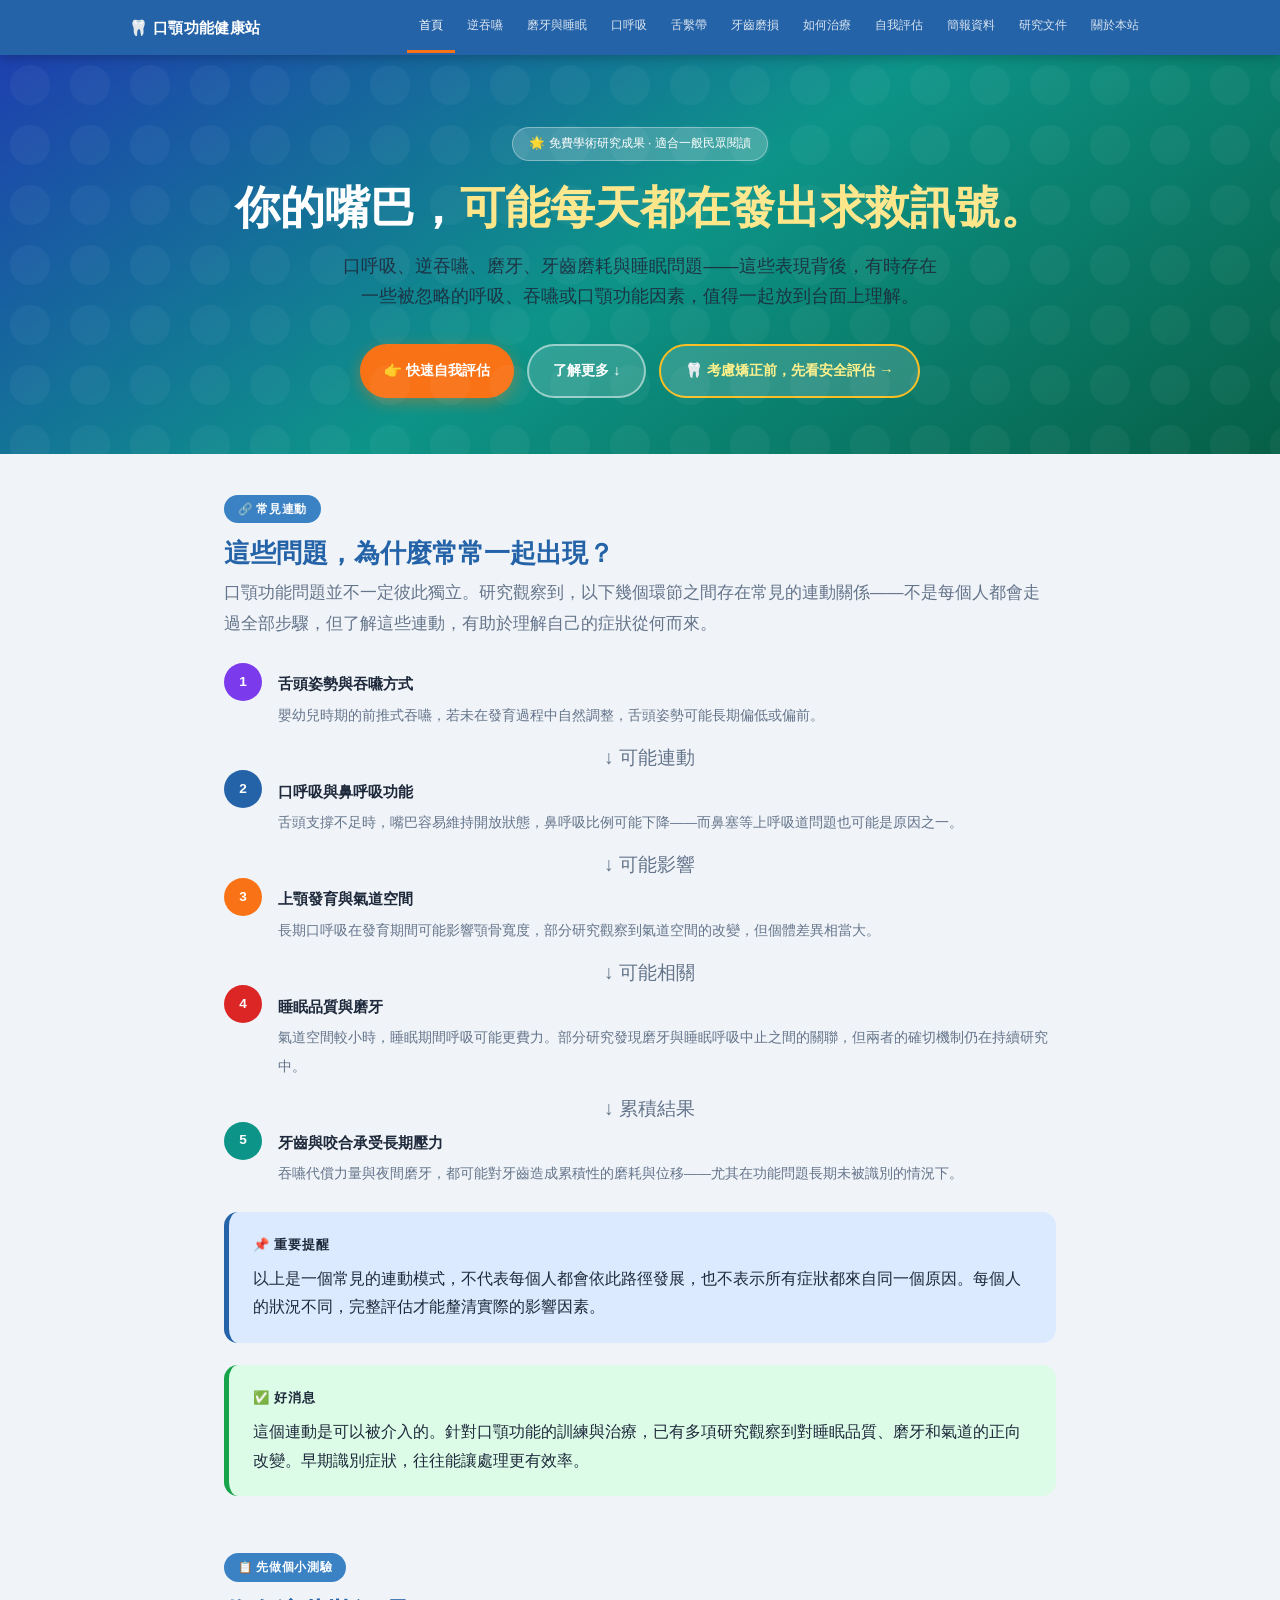
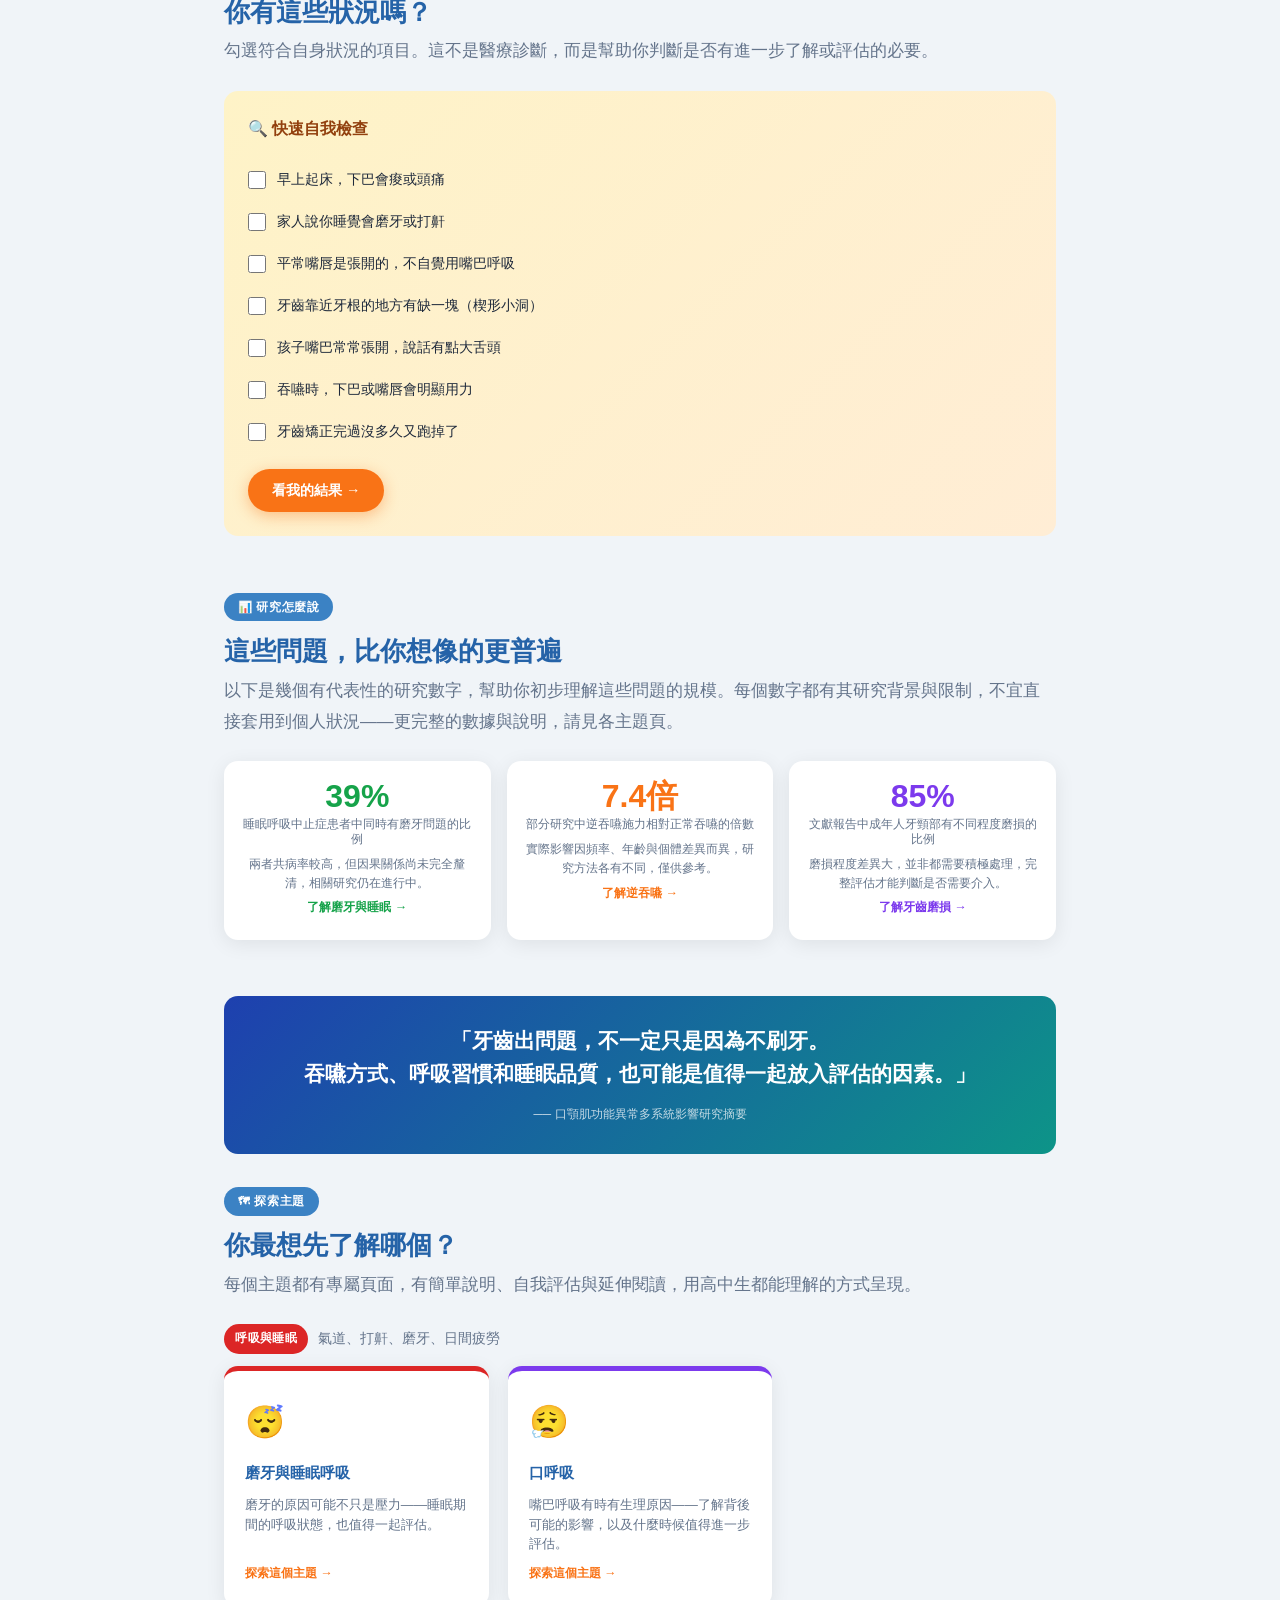
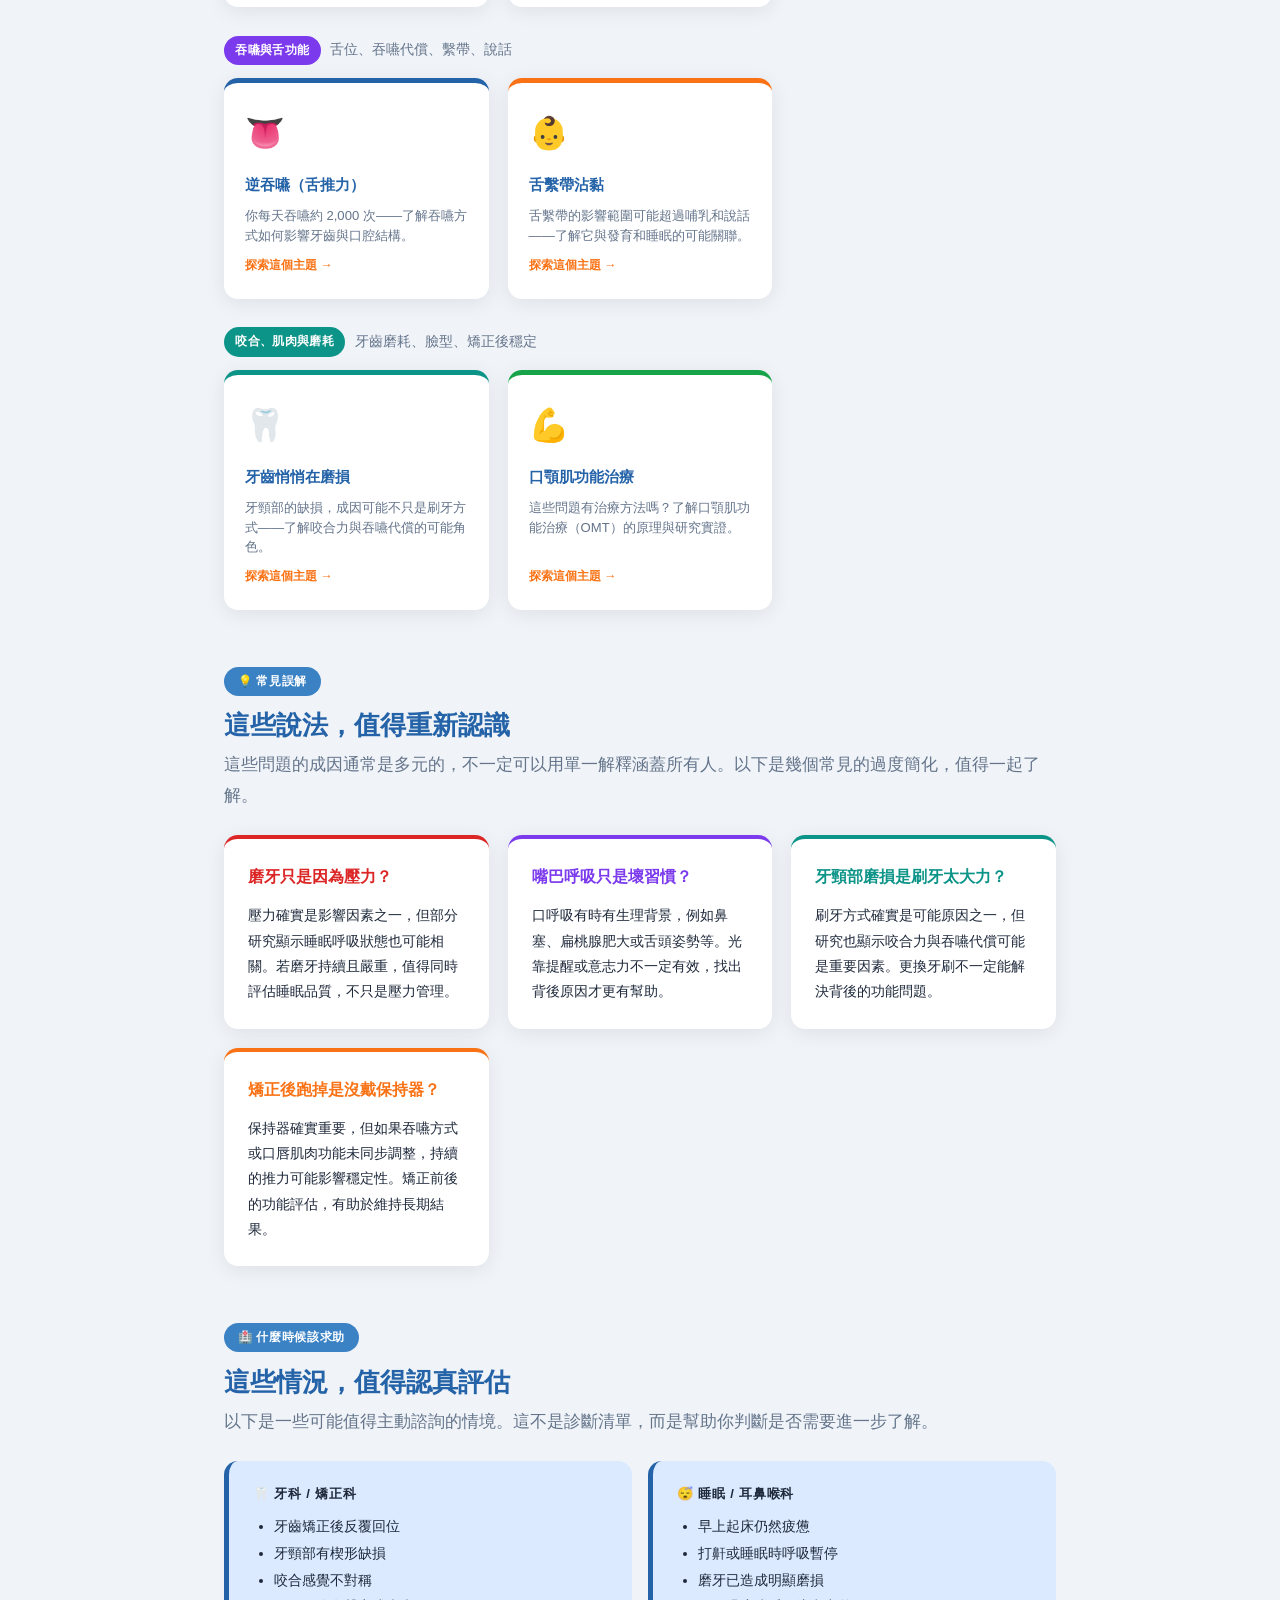
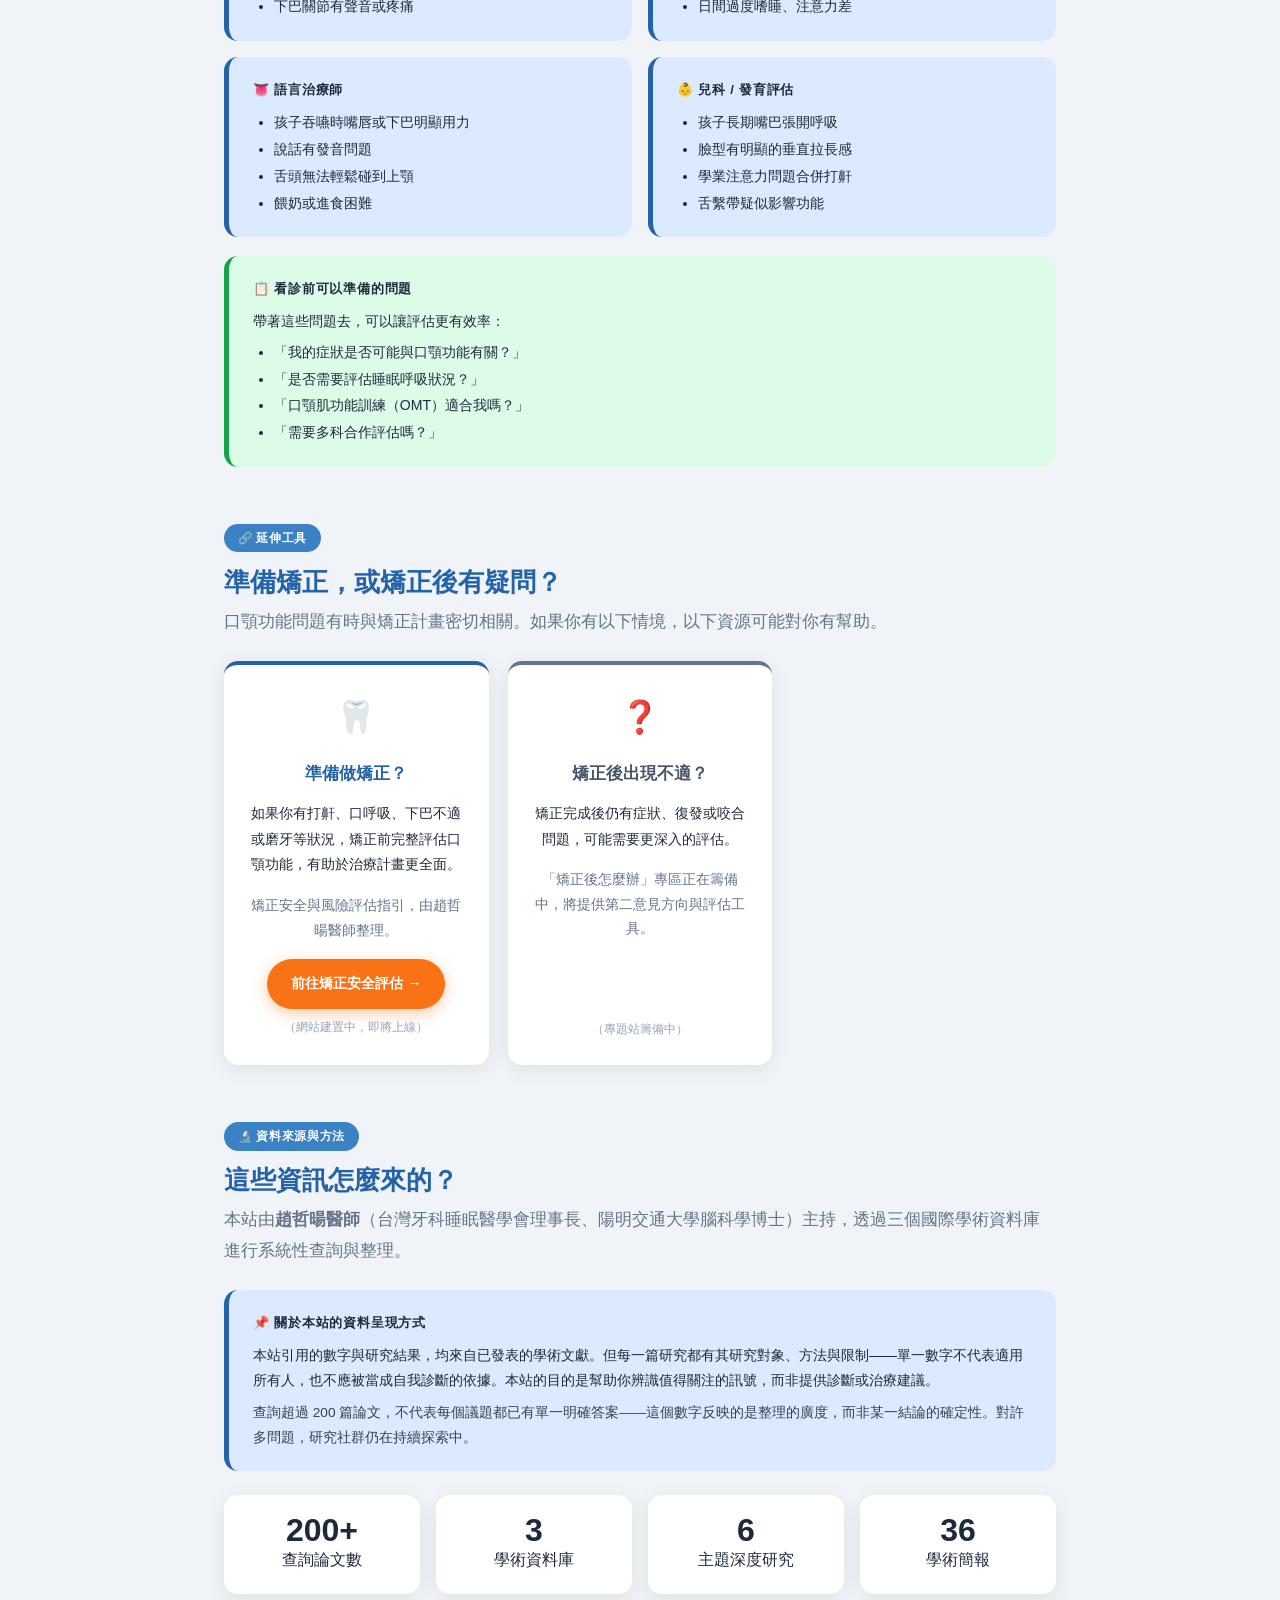
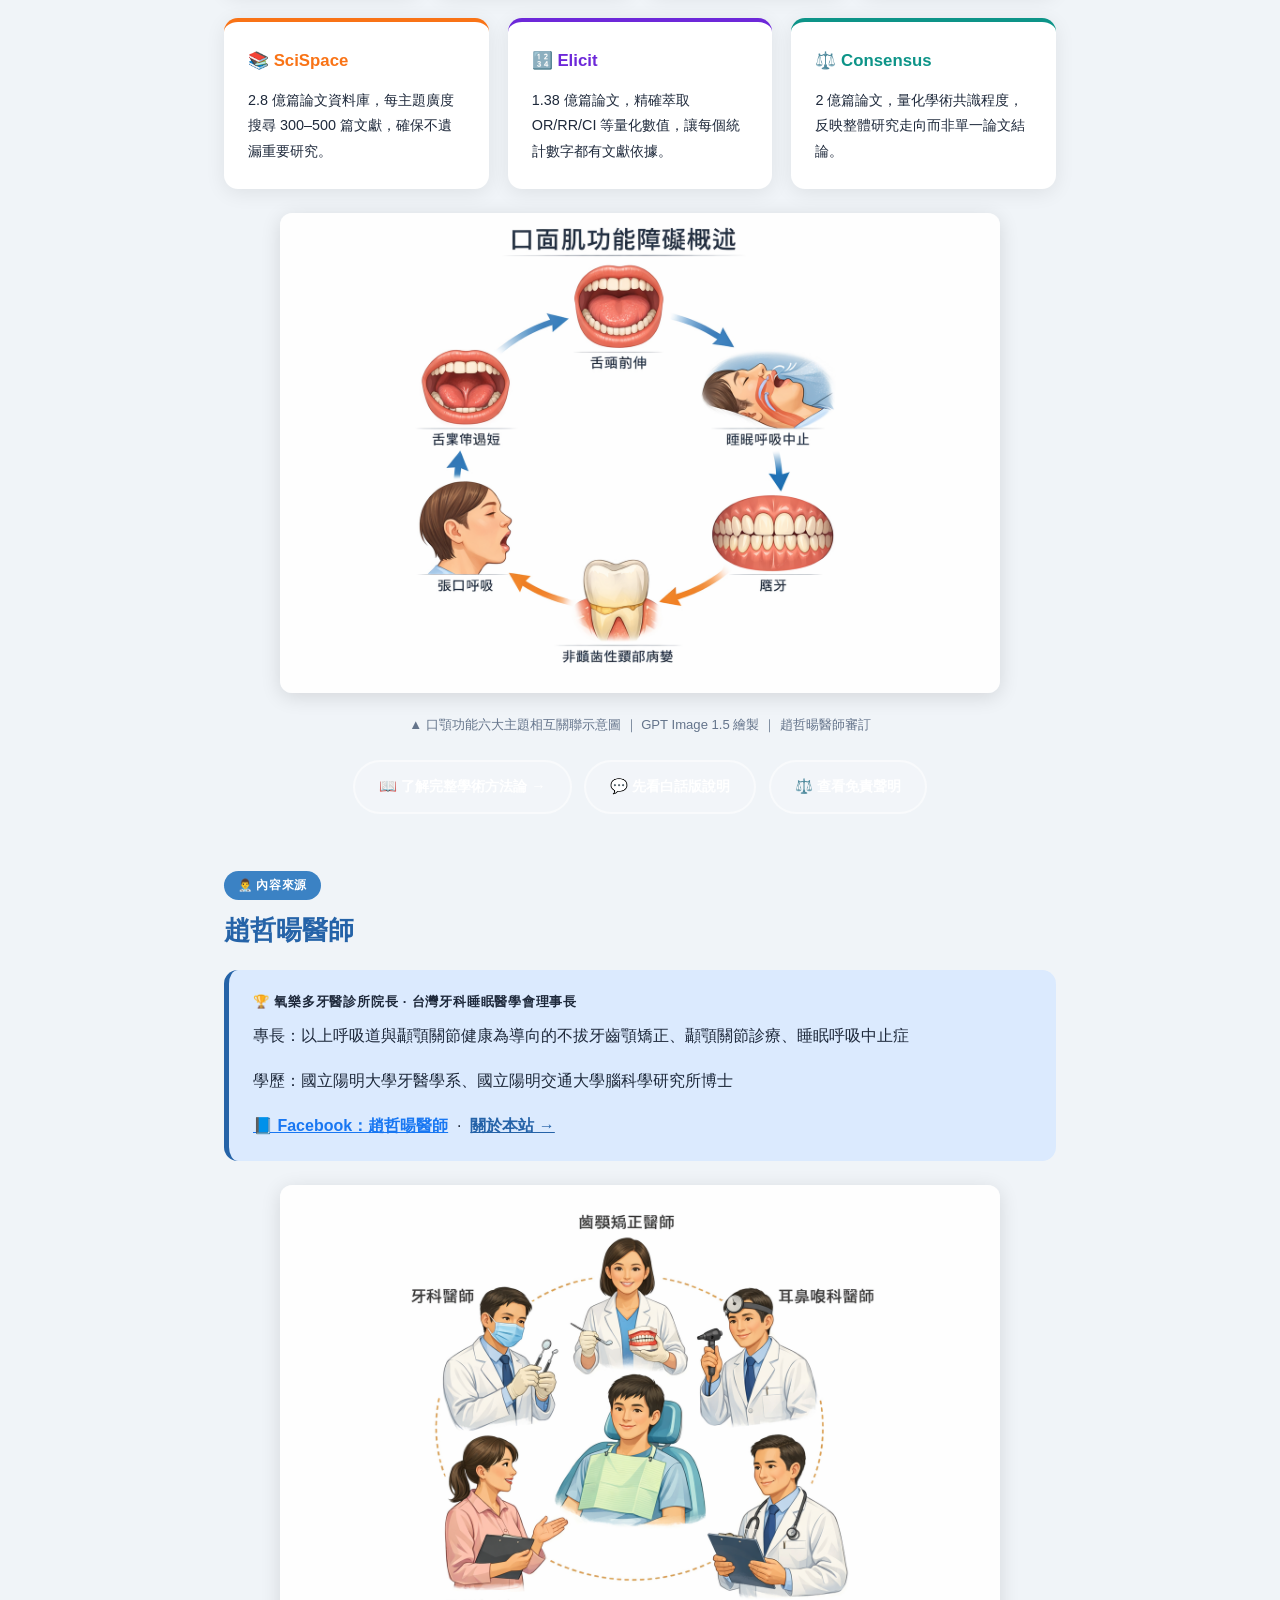
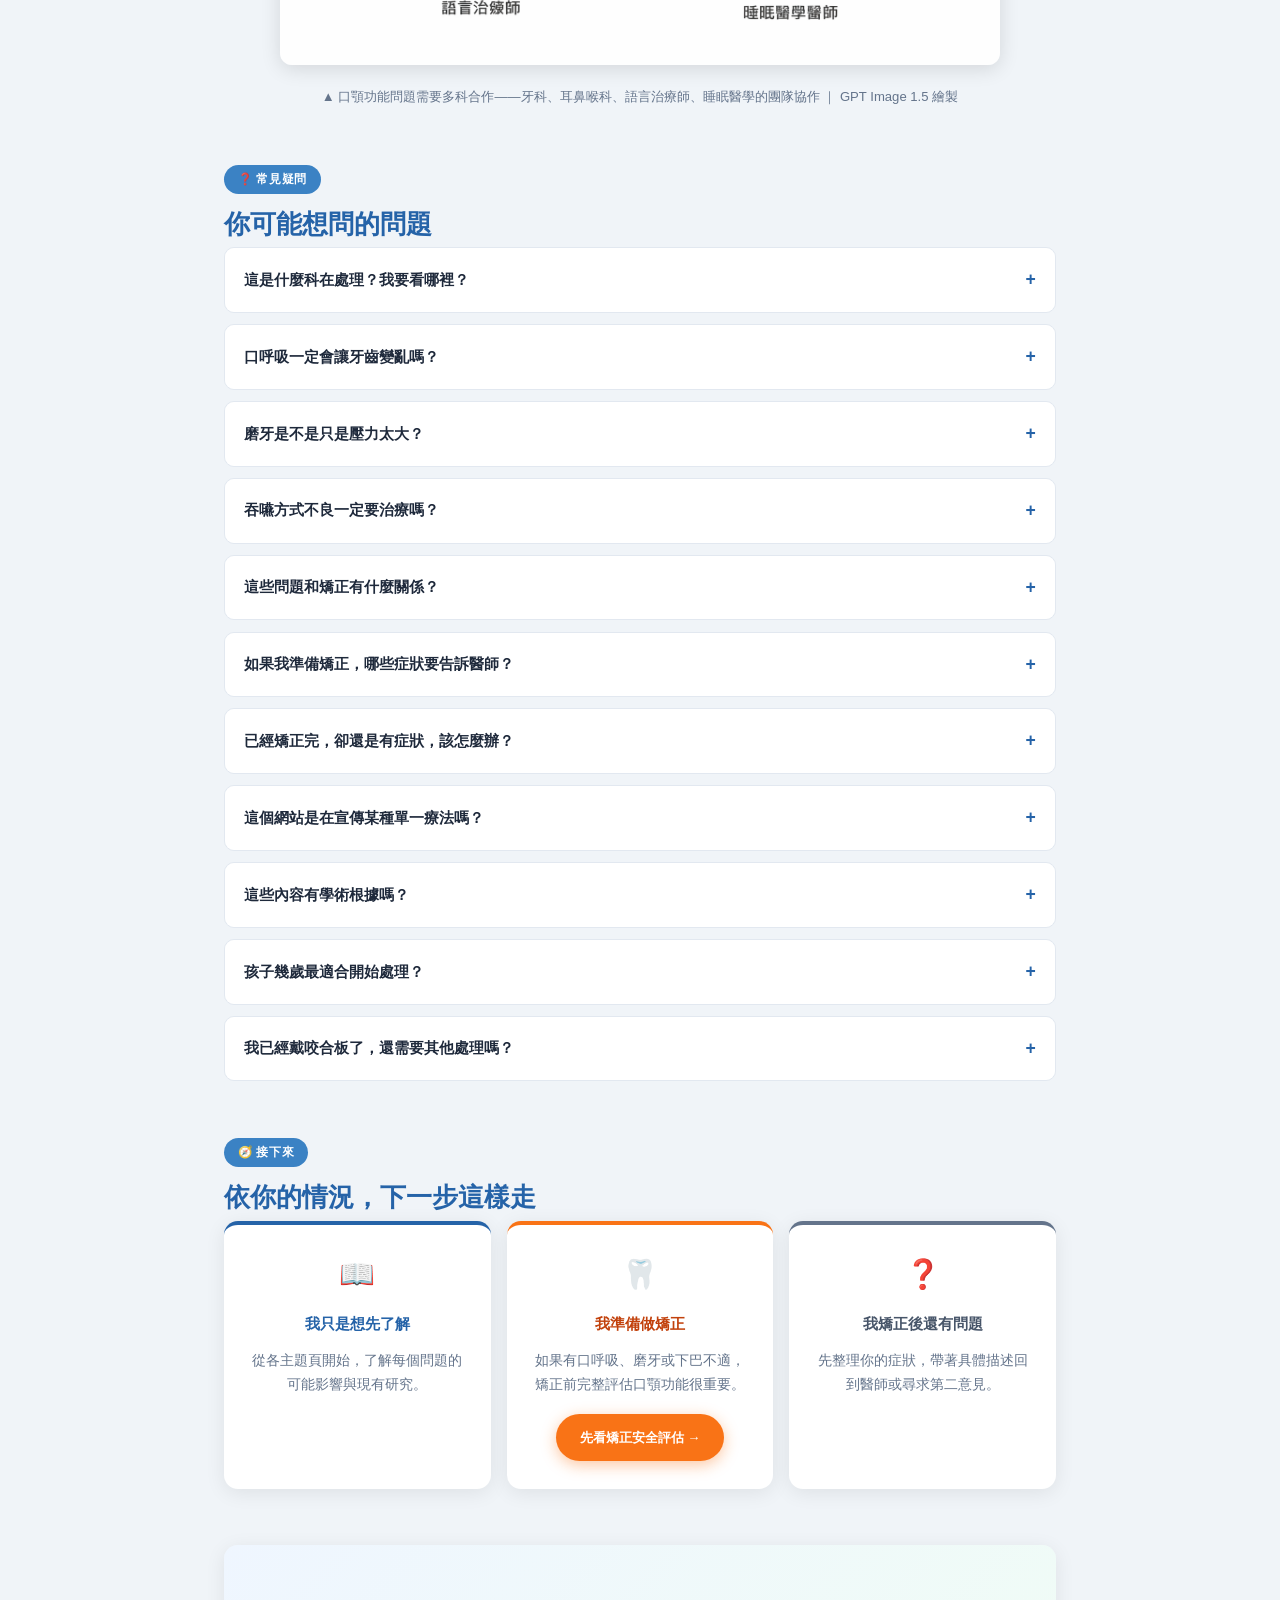
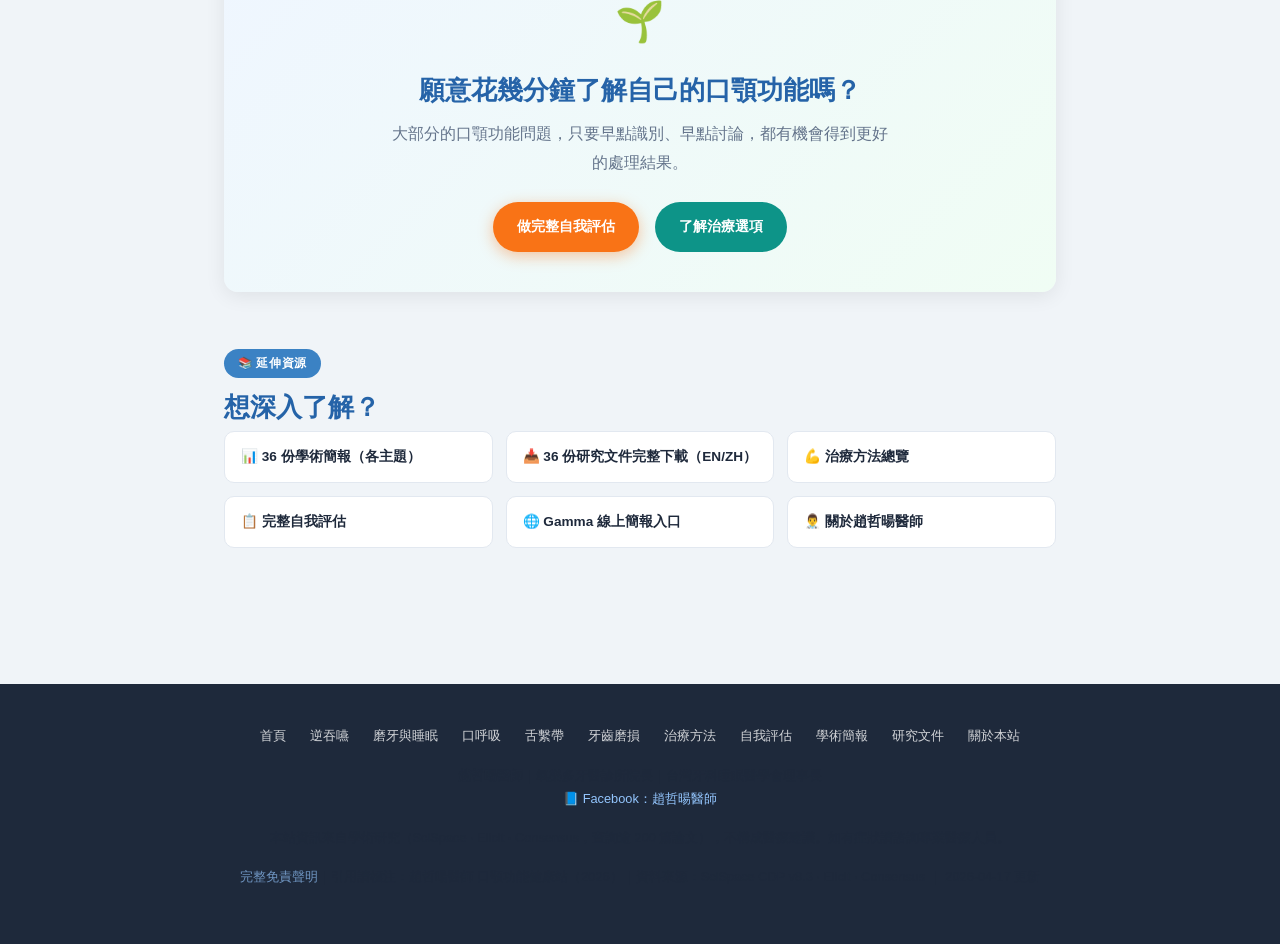
==== commit 7eea8ac5: "第三輪微調：語氣收斂、數字精簡、導流強化、行動路徑 - Hero 副標：移除「同一套口顎功能失衡的表現」→ 改為「被忽略的呼吸、吞嚥或口顎功能因素」 - Hero CTA：矯正安全按鈕改用醒目黃邊框，" ====
--- a/index.html
+++ b/index.html
@@ -35,12 +35,12 @@
 <div class="hero">
   <div class="tag">🌟 免費學術研究成果 · 適合一般民眾閱讀</div>
   <h1>你的嘴巴，<em>可能每天都在發出求救訊號。</em></h1>
-  <p class="sub">口呼吸、逆吞嚥、磨牙、牙齒磨耗與睡眠問題，有時候不是獨立事件，而可能是口顎功能失衡的不同表現。這個網站幫你認識這些訊號，以及下一步可以怎麼做。</p>
+  <p class="sub">口呼吸、逆吞嚥、磨牙、牙齒磨耗與睡眠問題——這些表現背後，有時存在一些被忽略的呼吸、吞嚥或口顎功能因素，值得一起放到台面上理解。</p>
   <div class="hero-btns">
     <a href="#self-check" class="btn btn-primary">👉 快速自我評估</a>
     <a href="#start" class="btn btn-outline">了解更多 ↓</a>
     <!-- 矯正安全網站導流 CTA（URL 待更新） -->
-    <a href="#ortho-safety" class="btn btn-outline" style="border-color:rgba(255,255,255,.5);">準備矯正？先看矯正安全評估 →</a>
+    <a href="#ortho-safety" class="btn btn-outline" style="border-color:#fbbf24; color:#fef08a; font-weight:700;">🦷 考慮矯正前，先看安全評估 →</a>
   </div>
 </div>
 
@@ -125,22 +125,16 @@
     </div>
   </section>
 
-  <!-- 3. 核心數字 -->
+  <!-- 3. 核心數字（精簡為 3 個） -->
   <section>
     <div class="section-label">📊 研究怎麼說</div>
     <h2>這些問題，比你想像的更普遍</h2>
-    <p class="lead">以下數字來自學術研究，幫助你了解這些問題在人群中的規模——但每個數字背後都有研究限制，請一併參考說明。</p>
+    <p class="lead">以下是幾個有代表性的研究數字，幫助你初步理解這些問題的規模。每個數字都有其研究背景與限制，不宜直接套用到個人狀況——更完整的數據與說明，請見各主題頁。</p>
     <div class="stats">
-      <div class="stat">
-        <div class="num" style="color:#2563a8;">50%</div>
-        <div class="unit">部分研究估計兒童有某種程度口顎肌肉功能問題</div>
-        <div style="font-size:.78rem; color:#64748b; margin-top:.5rem; line-height:1.5;">各研究定義與年齡範圍差異大，此數字為概估，實際比例因方法而異。</div>
-        <a href="omt.html" style="font-size:.78rem; color:#2563a8; text-decoration:none; font-weight:600;">了解口顎肌功能治療 →</a>
-      </div>
       <div class="stat">
         <div class="num" style="color:#16a34a;">39%</div>
         <div class="unit">睡眠呼吸中止症患者中同時有磨牙問題的比例</div>
-        <div style="font-size:.78rem; color:#64748b; margin-top:.5rem; line-height:1.5;">兩者共病率較高，但因果關係尚未完全釐清，相關研究仍在進行。</div>
+        <div style="font-size:.78rem; color:#64748b; margin-top:.5rem; line-height:1.5;">兩者共病率較高，但因果關係尚未完全釐清，相關研究仍在進行中。</div>
         <a href="osa-bruxism.html" style="font-size:.78rem; color:#16a34a; text-decoration:none; font-weight:600;">了解磨牙與睡眠 →</a>
       </div>
       <div class="stat">
@@ -349,7 +343,8 @@
 
     <div class="hl hl-blue" style="margin-bottom:1.2rem;">
       <div class="title">📌 關於本站的資料呈現方式</div>
-      <p style="font-size:.88rem; margin-bottom:0;">本站引用的數字與研究結果，均來自已發表的學術文獻。但每一篇研究都有其研究對象、方法與限制——單一數字不代表適用所有人，也不應被當成自我診斷的依據。本站的目的是幫助你辨識值得關注的訊號，而非提供診斷或治療建議。</p>
+      <p style="font-size:.88rem; margin-bottom:.5rem;">本站引用的數字與研究結果，均來自已發表的學術文獻。但每一篇研究都有其研究對象、方法與限制——單一數字不代表適用所有人，也不應被當成自我診斷的依據。本站的目的是幫助你辨識值得關注的訊號，而非提供診斷或治療建議。</p>
+      <p style="font-size:.85rem; color:#334155; margin-bottom:0;">查詢超過 200 篇論文，不代表每個議題都已有單一明確答案——這個數字反映的是整理的廣度，而非某一結論的確定性。對許多問題，研究社群仍在持續探索中。</p>
     </div>
 
     <div class="stats">
@@ -399,6 +394,7 @@
 
     <div style="text-align:center; margin-top:1.5rem;">
       <a href="about.html" class="btn btn-outline">📖 了解完整學術方法論 →</a>
+      <a href="about.html#how-we-work" class="btn btn-outline" style="margin-left:.5rem;">💬 先看白話版說明</a>
       <a href="about.html#disclaimer" class="btn btn-outline" style="margin-left:.5rem;">⚖️ 查看免責聲明</a>
     </div>
   </section>
@@ -453,15 +449,15 @@
     </div>
     <div class="faq-item">
       <div class="faq-q" onclick="toggleFaq(this)">這些問題和矯正有什麼關係？<span class="faq-toggle">+</span></div>
-      <div class="faq-a">口顎功能問題可能影響矯正的穩定性。如果吞嚥方式或口唇肌肉功能未在矯正前後被評估與處理，牙齒受到的持續推力可能讓矯正結果較難維持。這不是說矯正一定會失敗，而是提醒在評估矯正計畫時，功能層面也值得一併考量。</div>
+      <div class="faq-a">口顎功能問題可能影響矯正的穩定性。如果吞嚥方式或口唇肌肉功能未在矯正前後被評估與處理，牙齒受到的持續推力可能讓矯正結果較難維持。這不是說矯正一定會失敗，而是提醒在評估矯正計畫時，功能層面也值得一併考量。<br><span style="font-size:.85rem; color:#1e40af; margin-top:.4rem; display:inline-block;">→ 如果你正準備矯正，建議先參考<a href="#ortho-safety" style="color:#1e40af; font-weight:700;">矯正安全評估</a>，了解哪些功能問題值得在治療前釐清。</span></div>
     </div>
     <div class="faq-item">
       <div class="faq-q" onclick="toggleFaq(this)">如果我準備矯正，哪些症狀要告訴醫師？<span class="faq-toggle">+</span></div>
-      <div class="faq-a">建議主動告知：打鼾或睡眠時呼吸暫停、早晨下巴痠痛或頭痛、習慣口呼吸、吞嚥時嘴唇或下巴用力、舌繫帶疑似過短、過去矯正後快速反彈。這些資訊有助於醫師更全面地規劃治療，也可以討論是否需要在矯正前先處理功能問題。</div>
+      <div class="faq-a">建議主動告知：打鼾或睡眠時呼吸暫停、早晨下巴痠痛或頭痛、習慣口呼吸、吞嚥時嘴唇或下巴用力、舌繫帶疑似過短、過去矯正後快速反彈。這些資訊有助於醫師更全面地規劃治療，也可以討論是否需要在矯正前先處理功能問題。<br><span style="font-size:.85rem; color:#1e40af; margin-top:.4rem; display:inline-block;">→ 可參考<a href="#ortho-safety" style="color:#1e40af; font-weight:700;">矯正安全評估</a>，了解矯正前值得確認的口顎功能項目。</span></div>
     </div>
     <div class="faq-item">
       <div class="faq-q" onclick="toggleFaq(this)">已經矯正完，卻還是有症狀，該怎麼辦？<span class="faq-toggle">+</span></div>
-      <div class="faq-a">矯正後仍有症狀（如磨牙、下巴不適、牙齒又開始移位），可能有多種原因，包括功能問題未被處理、保持器使用不足、或其他未被識別的因素。建議先回到原來的矯正醫師說明狀況；若需要，可以請求轉介或尋求第二意見。自我評估頁面可以幫助你整理症狀，方便就診時說明。</div>
+      <div class="faq-a">矯正後仍有症狀（如磨牙、下巴不適、牙齒又開始移位），可能有多種原因，包括功能問題未被處理、保持器使用不足、或其他未被識別的因素。建議先回到原來的矯正醫師說明狀況；若需要，可以請求轉介或尋求第二意見。<br><span style="font-size:.85rem; color:#1e40af; margin-top:.4rem; display:inline-block;">→ <a href="self-check.html" style="color:#1e40af; font-weight:700;">自我評估頁面</a>可以幫助你整理症狀，方便就診時說明。「矯正後問題」專題站籌備中。</span></div>
     </div>
     <div class="faq-item">
       <div class="faq-q" onclick="toggleFaq(this)">這個網站是在宣傳某種單一療法嗎？<span class="faq-toggle">+</span></div>
@@ -478,6 +474,33 @@
     <div class="faq-item">
       <div class="faq-q" onclick="toggleFaq(this)">我已經戴咬合板了，還需要其他處理嗎？<span class="faq-toggle">+</span></div>
       <div class="faq-a">咬合板有助於保護牙齒不被磨損，是常見的症狀管理工具。但它主要處理結果，不一定能解決背後的原因。如果磨牙持續且合併其他症狀（如打鼾、早晨疲憊），值得同時評估睡眠呼吸狀況，討論是否需要更進一步的處理。</div>
+    </div>
+  </section>
+
+  <!-- 下一步怎麼做 -->
+  <section>
+    <div class="section-label">🧭 接下來</div>
+    <h2>依你的情況，下一步這樣走</h2>
+    <div style="display:grid; grid-template-columns:1fr 1fr 1fr; gap:1rem;">
+      <div class="card" style="border-top:4px solid #2563a8; text-align:center; padding:1.5rem;">
+        <div style="font-size:1.8rem; margin-bottom:.6rem;">📖</div>
+        <h3 style="margin-top:0; color:#2563a8; font-size:.95rem;">我只是想先了解</h3>
+        <p style="font-size:.85rem; color:#64748b; margin-bottom:1rem;">從各主題頁開始，了解每個問題的可能影響與現有研究。</p>
+        <a href="#start" class="btn btn-outline" style="font-size:.82rem;">瀏覽主題頁 →</a>
+      </div>
+      <div class="card" style="border-top:4px solid #f97316; text-align:center; padding:1.5rem;">
+        <div style="font-size:1.8rem; margin-bottom:.6rem;">🦷</div>
+        <h3 style="margin-top:0; color:#c2410c; font-size:.95rem;">我準備做矯正</h3>
+        <p style="font-size:.85rem; color:#64748b; margin-bottom:1rem;">如果有口呼吸、磨牙或下巴不適，矯正前完整評估口顎功能很重要。</p>
+        <!-- 請將以下 href 更新為矯正安全網站的正式網址 -->
+        <a href="#ortho-safety" class="btn btn-primary" style="font-size:.82rem; background:#f97316;">先看矯正安全評估 →</a>
+      </div>
+      <div class="card" style="border-top:4px solid #64748b; text-align:center; padding:1.5rem;">
+        <div style="font-size:1.8rem; margin-bottom:.6rem;">❓</div>
+        <h3 style="margin-top:0; color:#475569; font-size:.95rem;">我矯正後還有問題</h3>
+        <p style="font-size:.85rem; color:#64748b; margin-bottom:1rem;">先整理你的症狀，帶著具體描述回到醫師或尋求第二意見。</p>
+        <a href="self-check.html" class="btn btn-outline" style="font-size:.82rem;">先做自我評估 →</a>
+      </div>
     </div>
   </section>
 
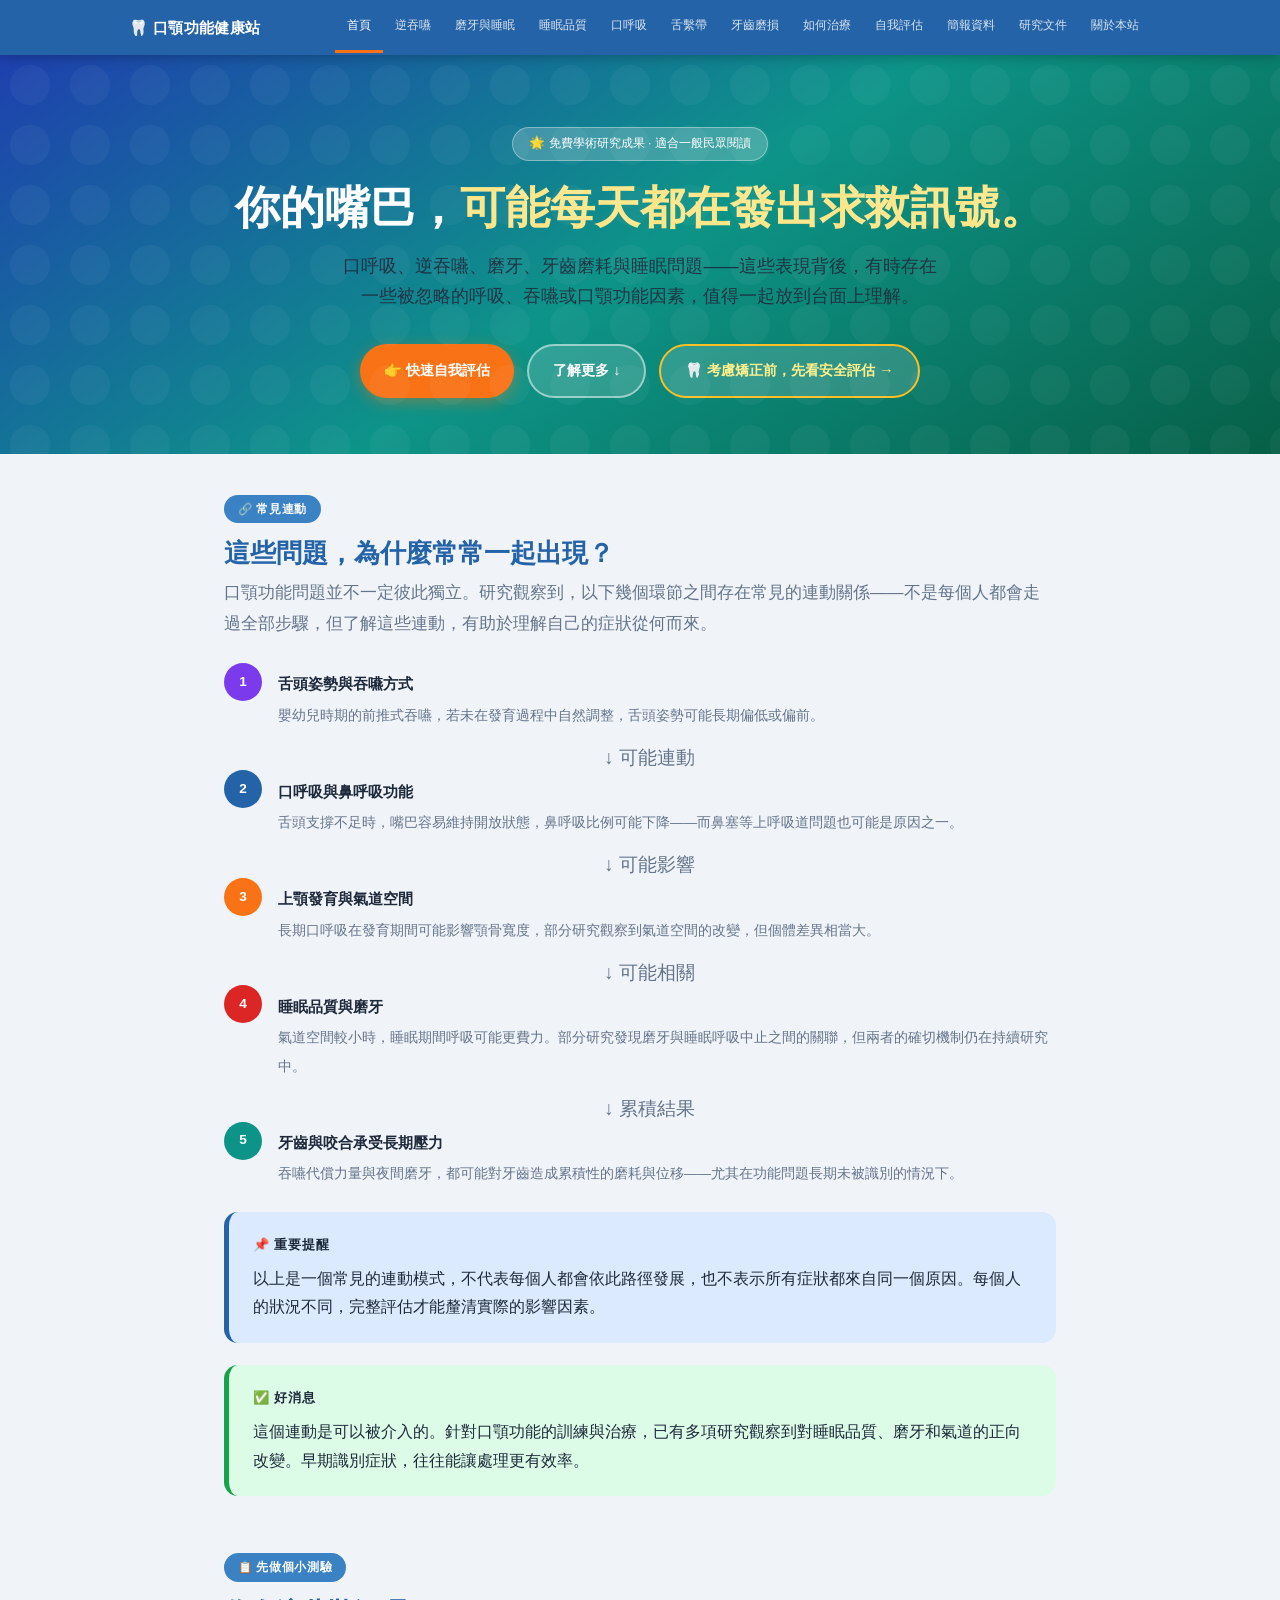
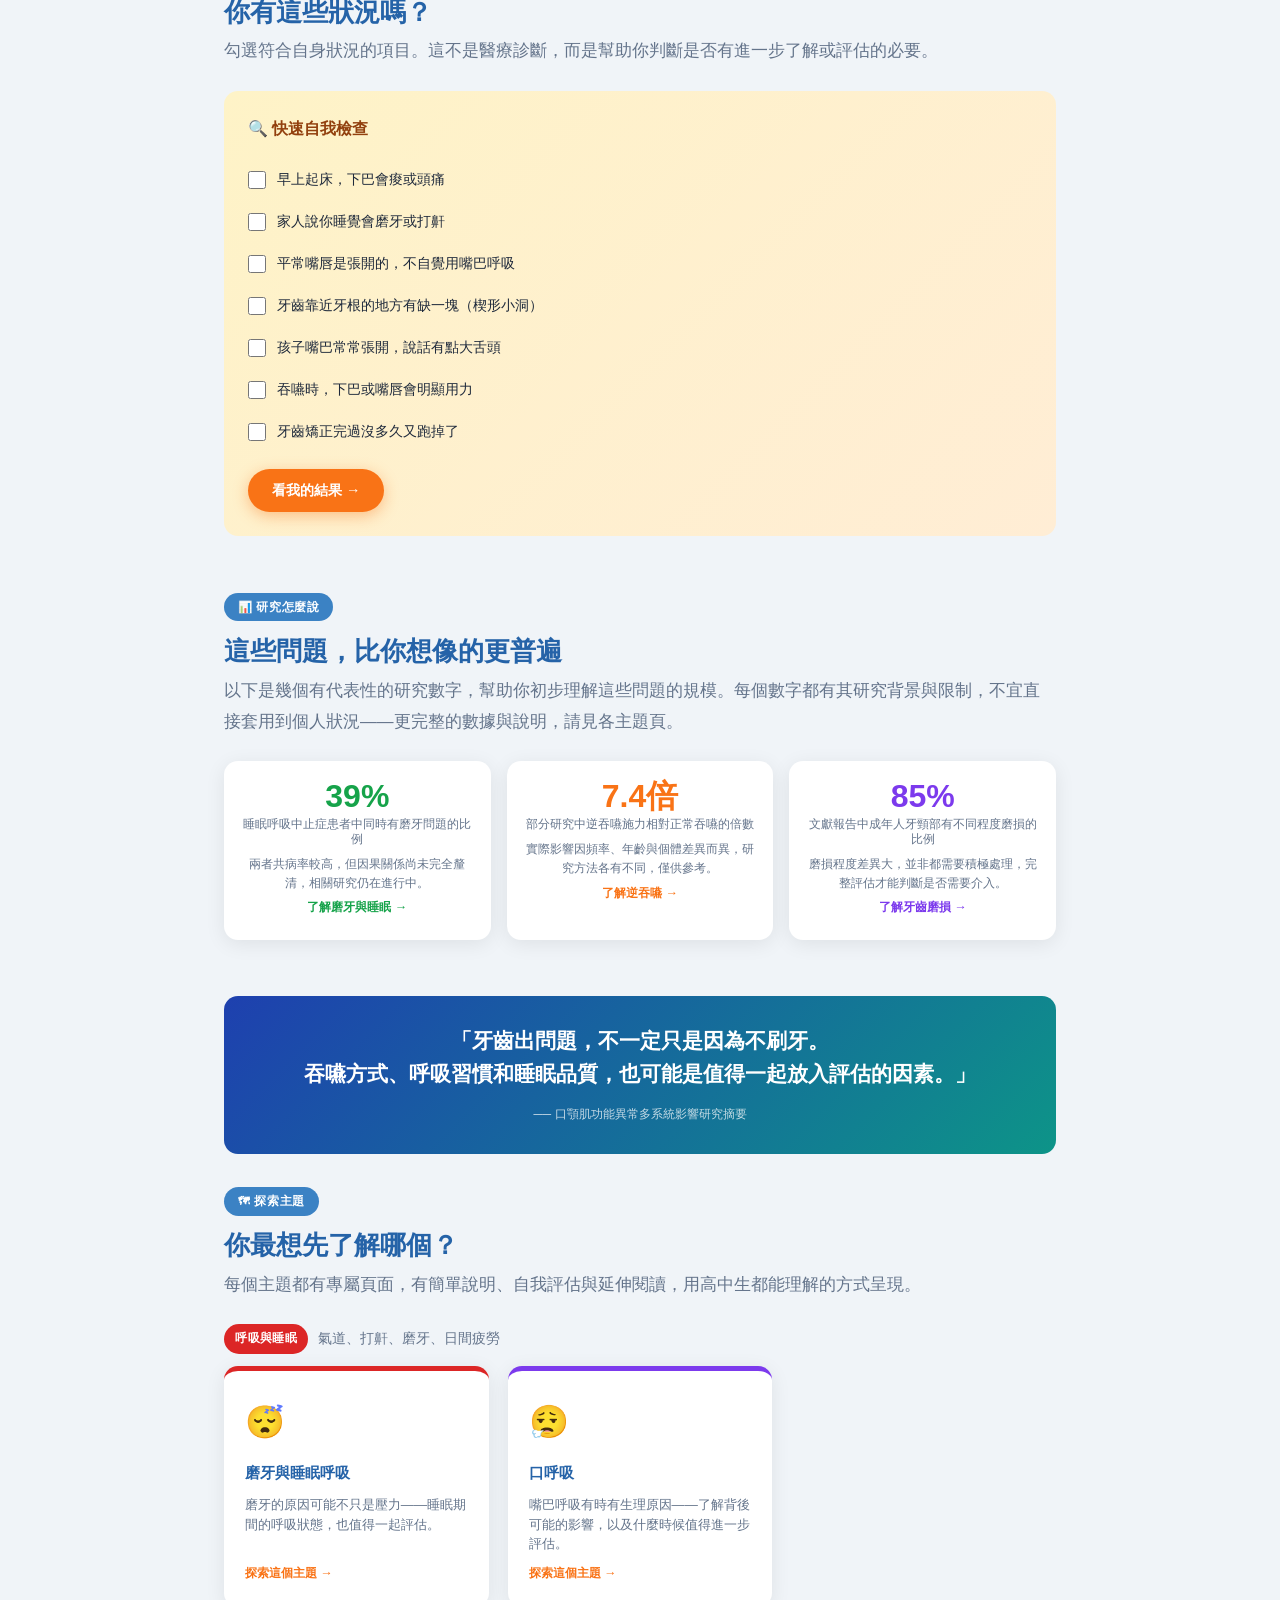
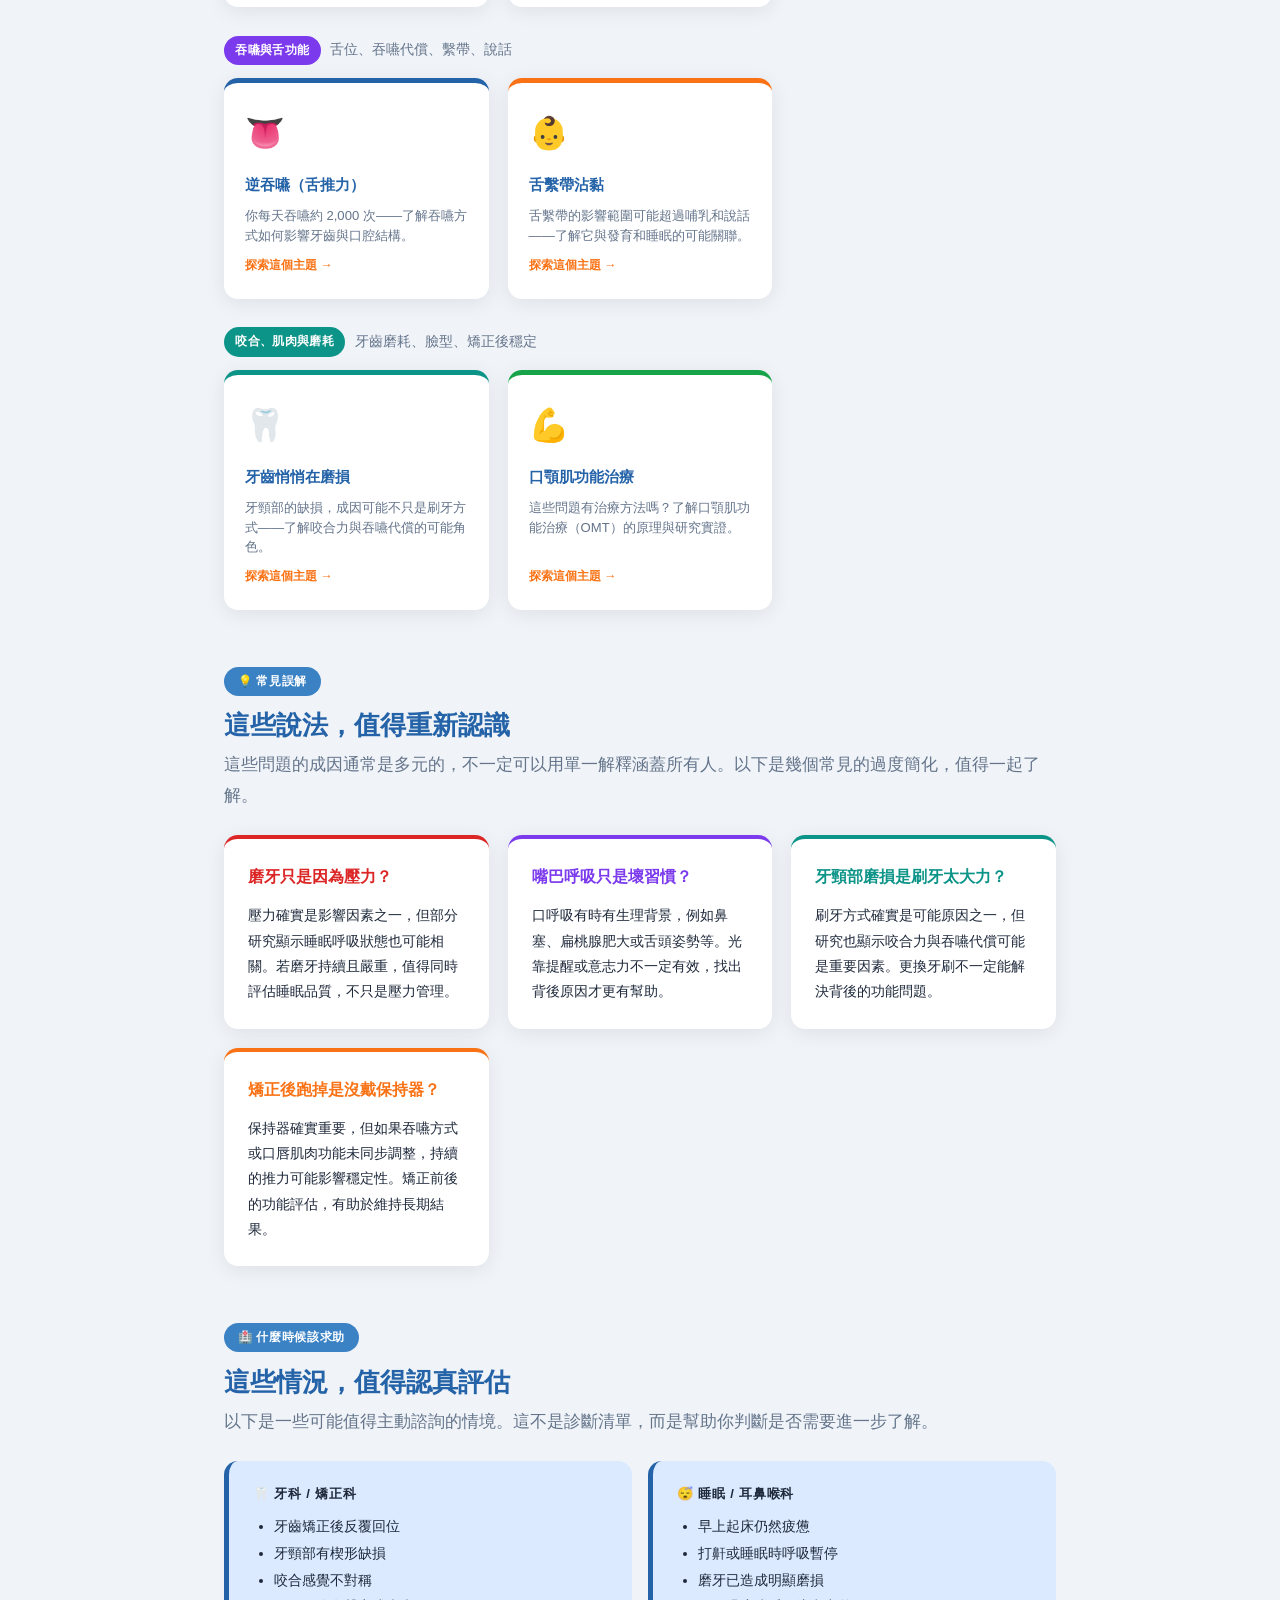
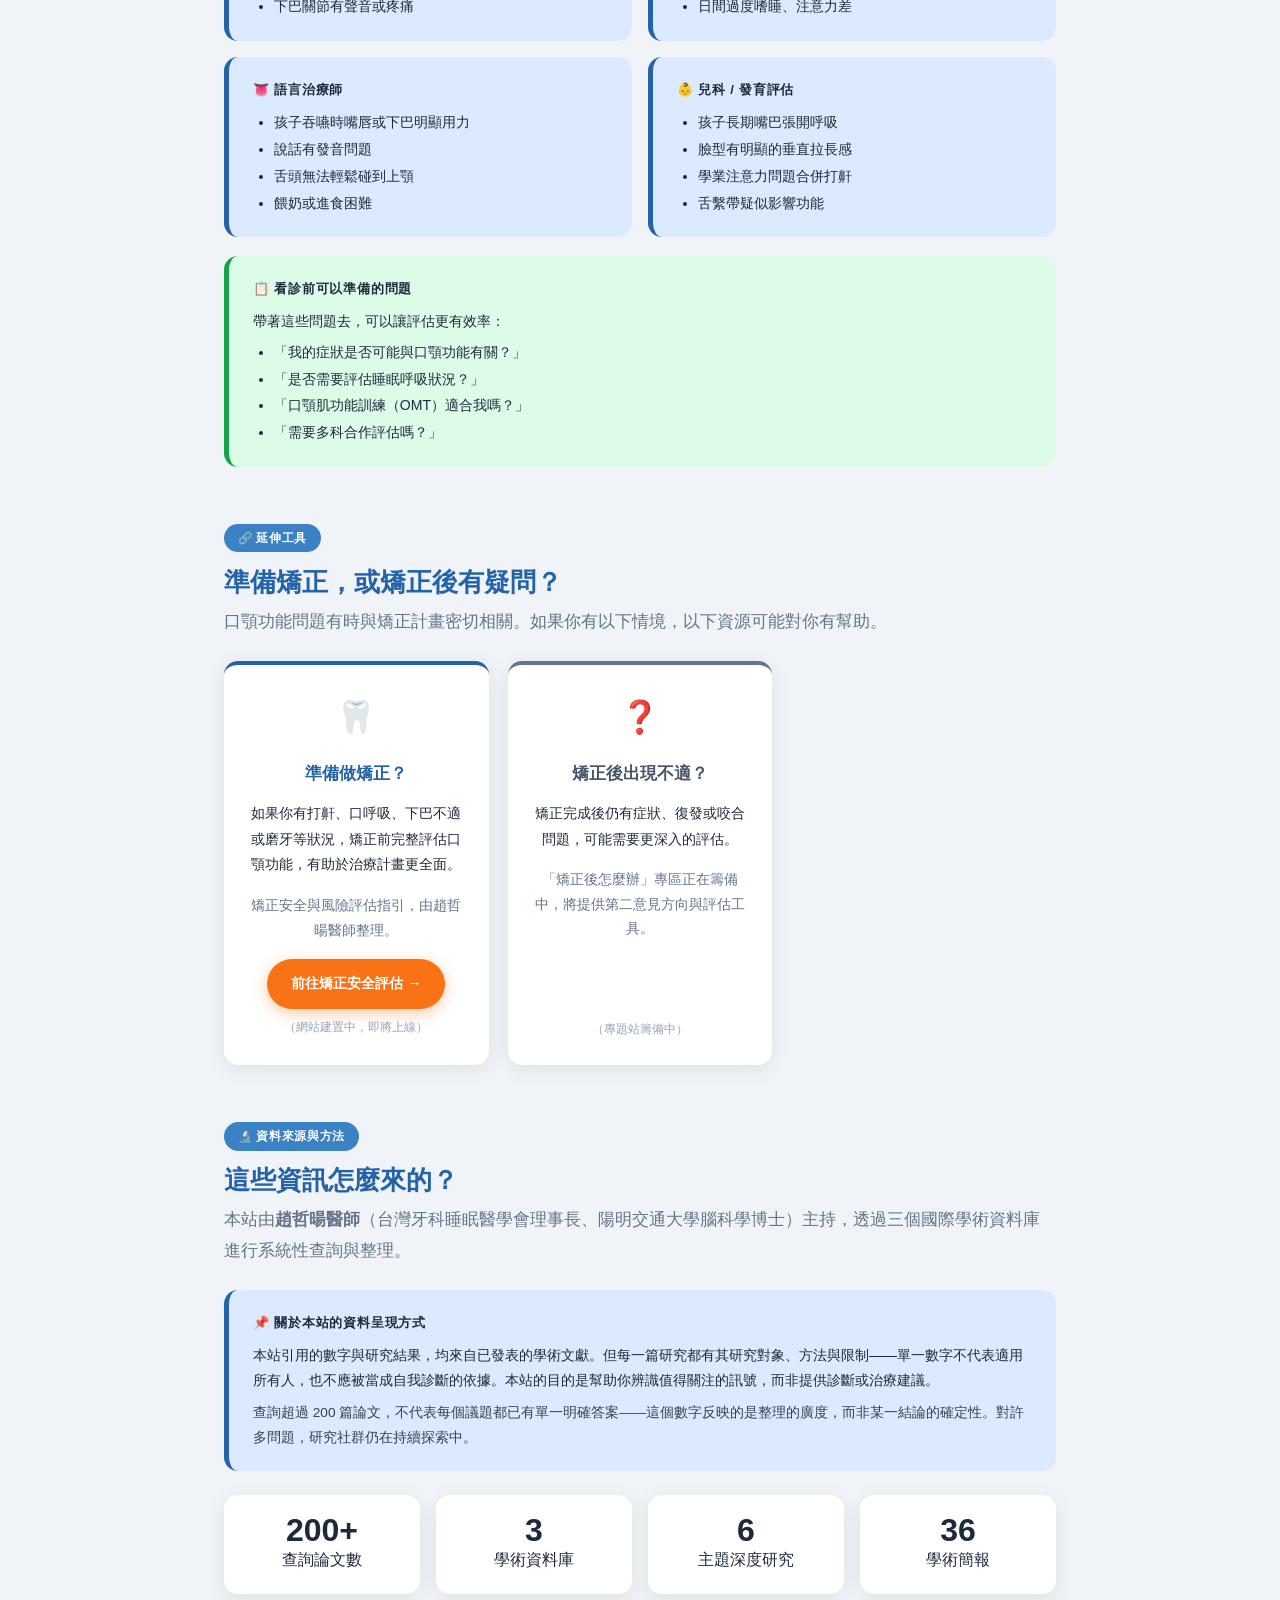
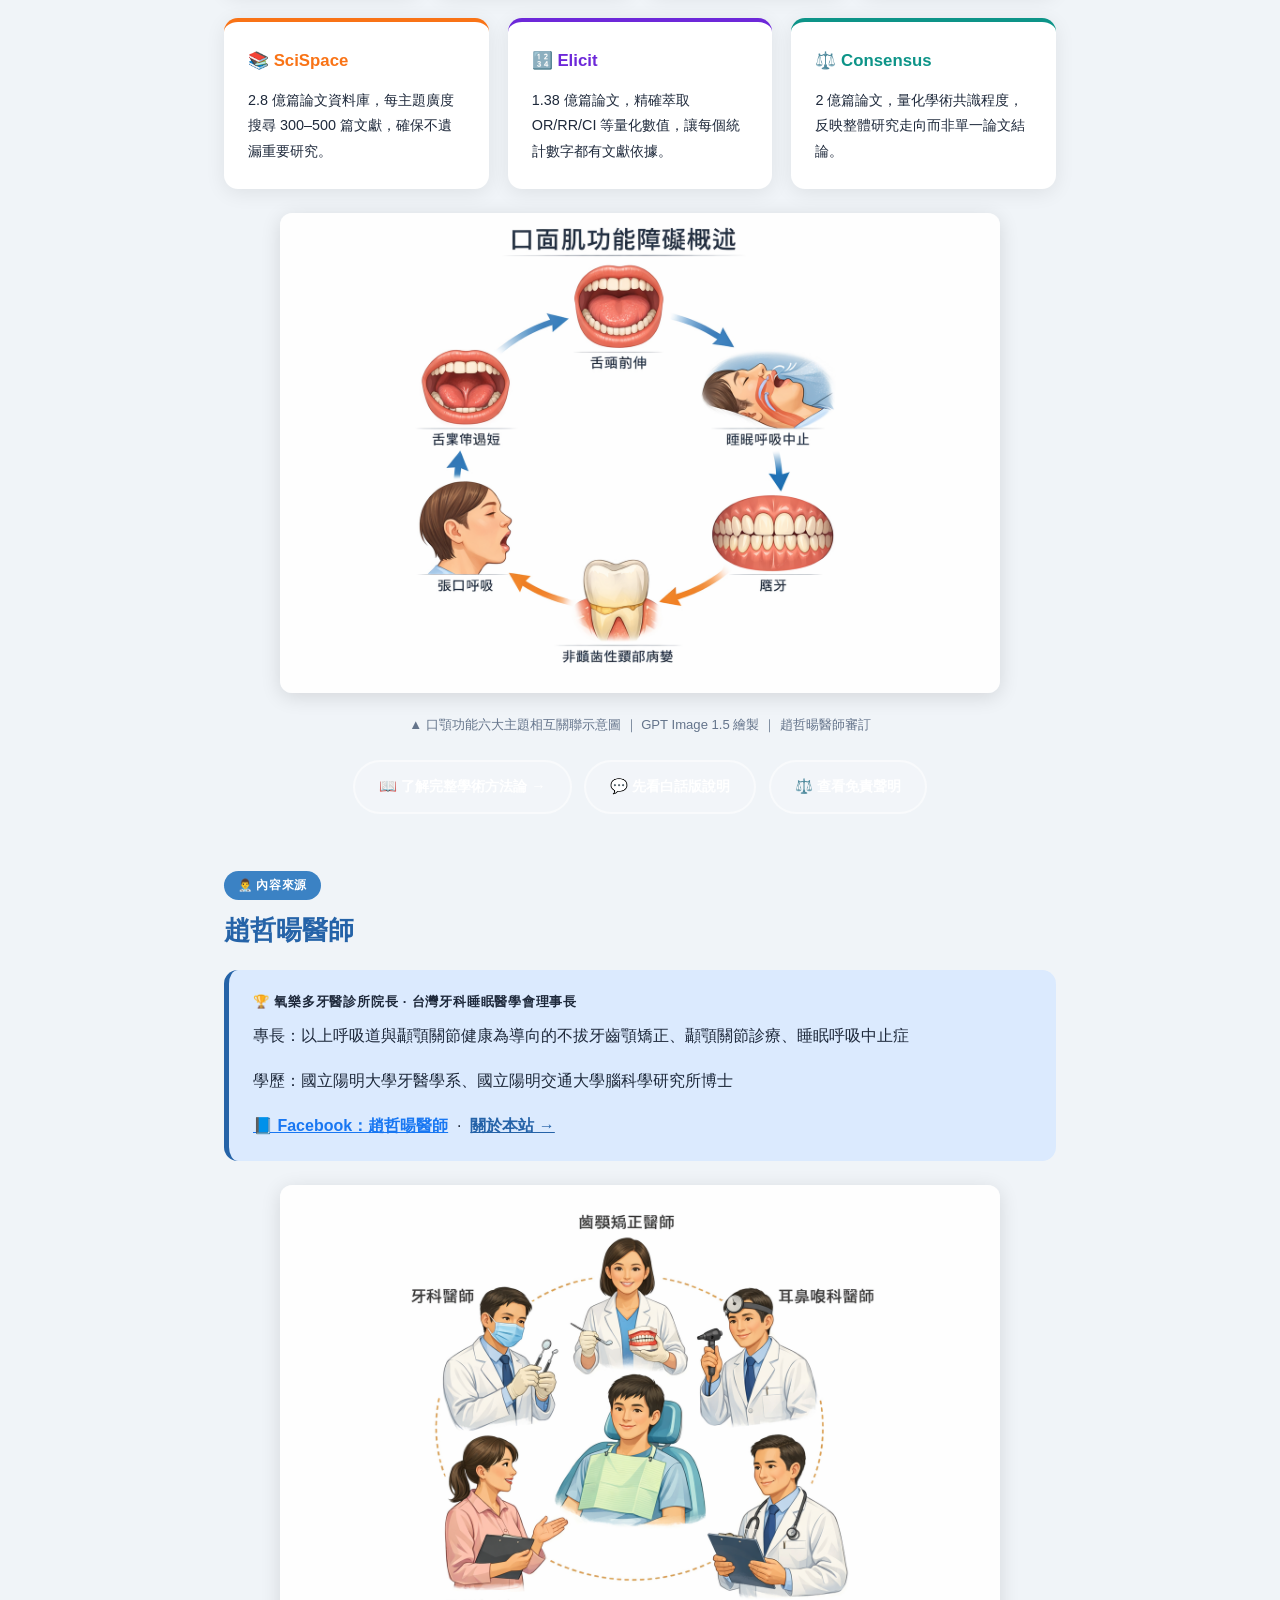
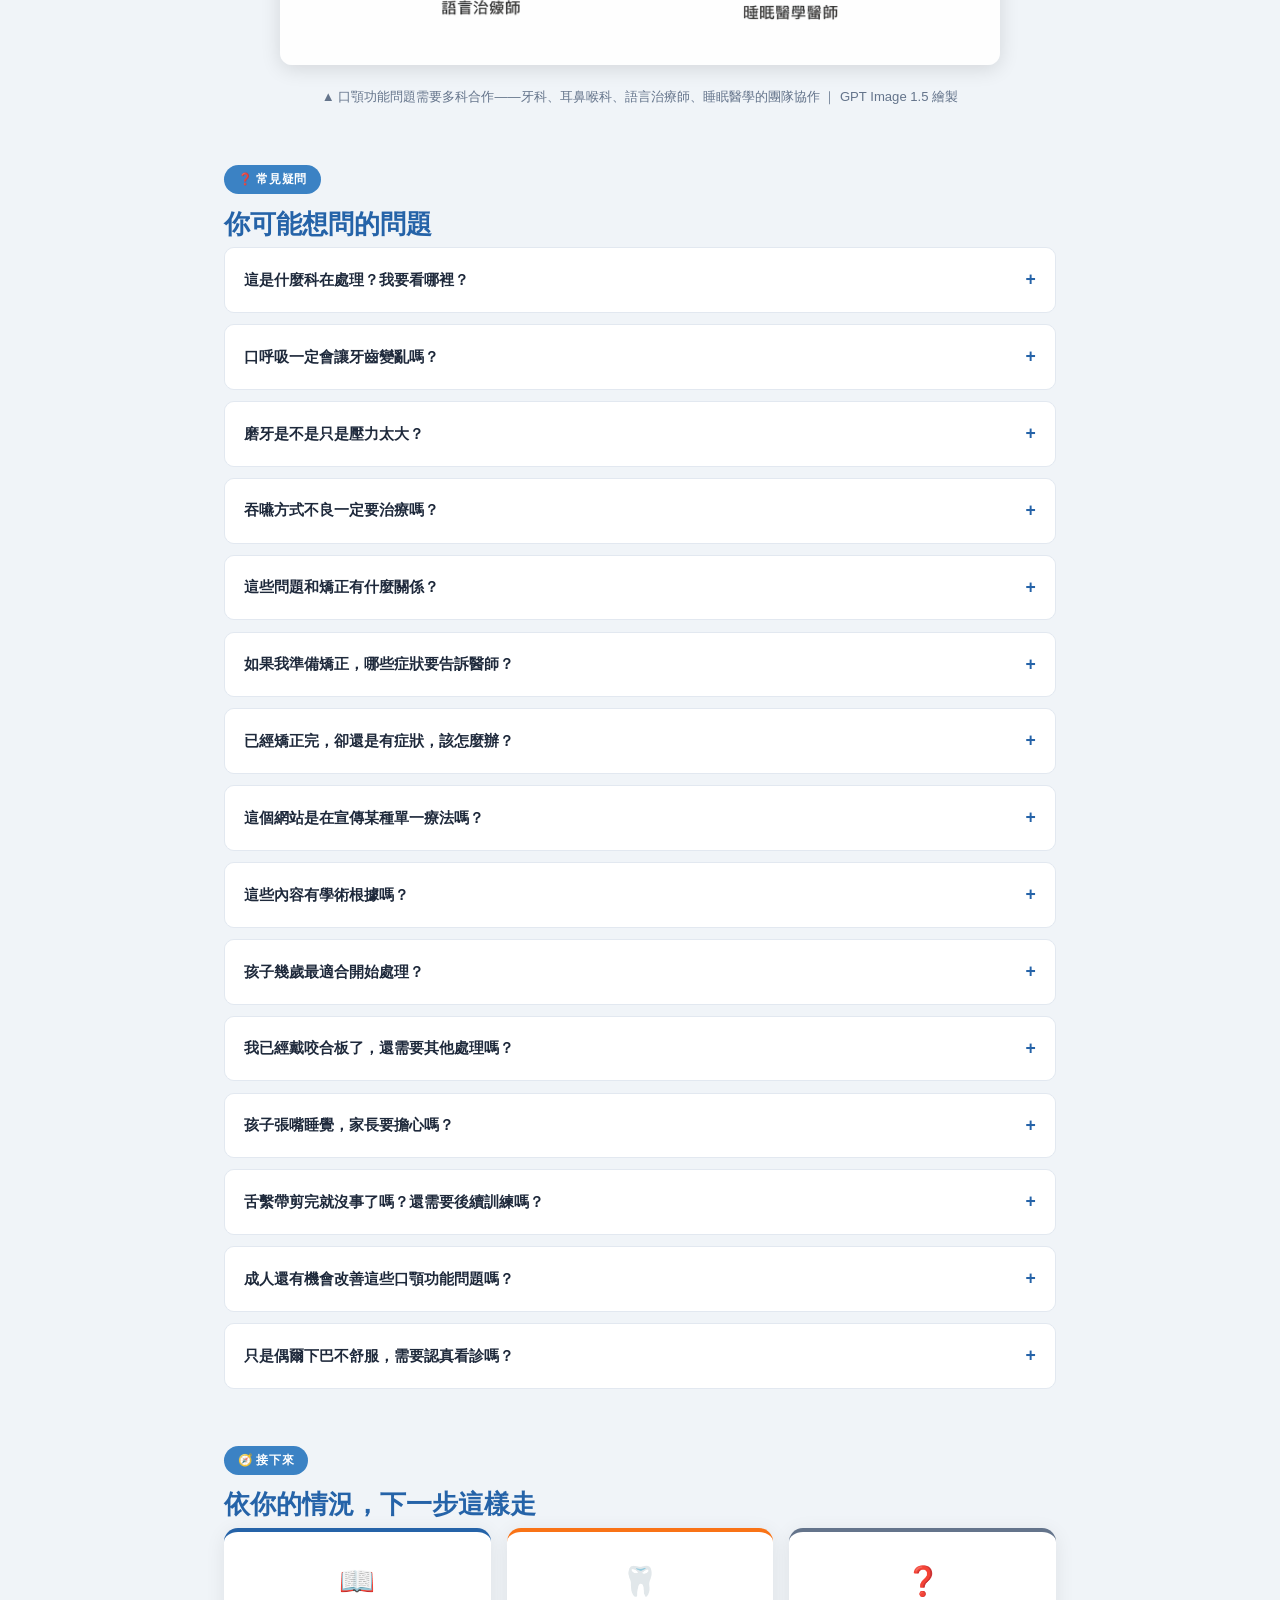
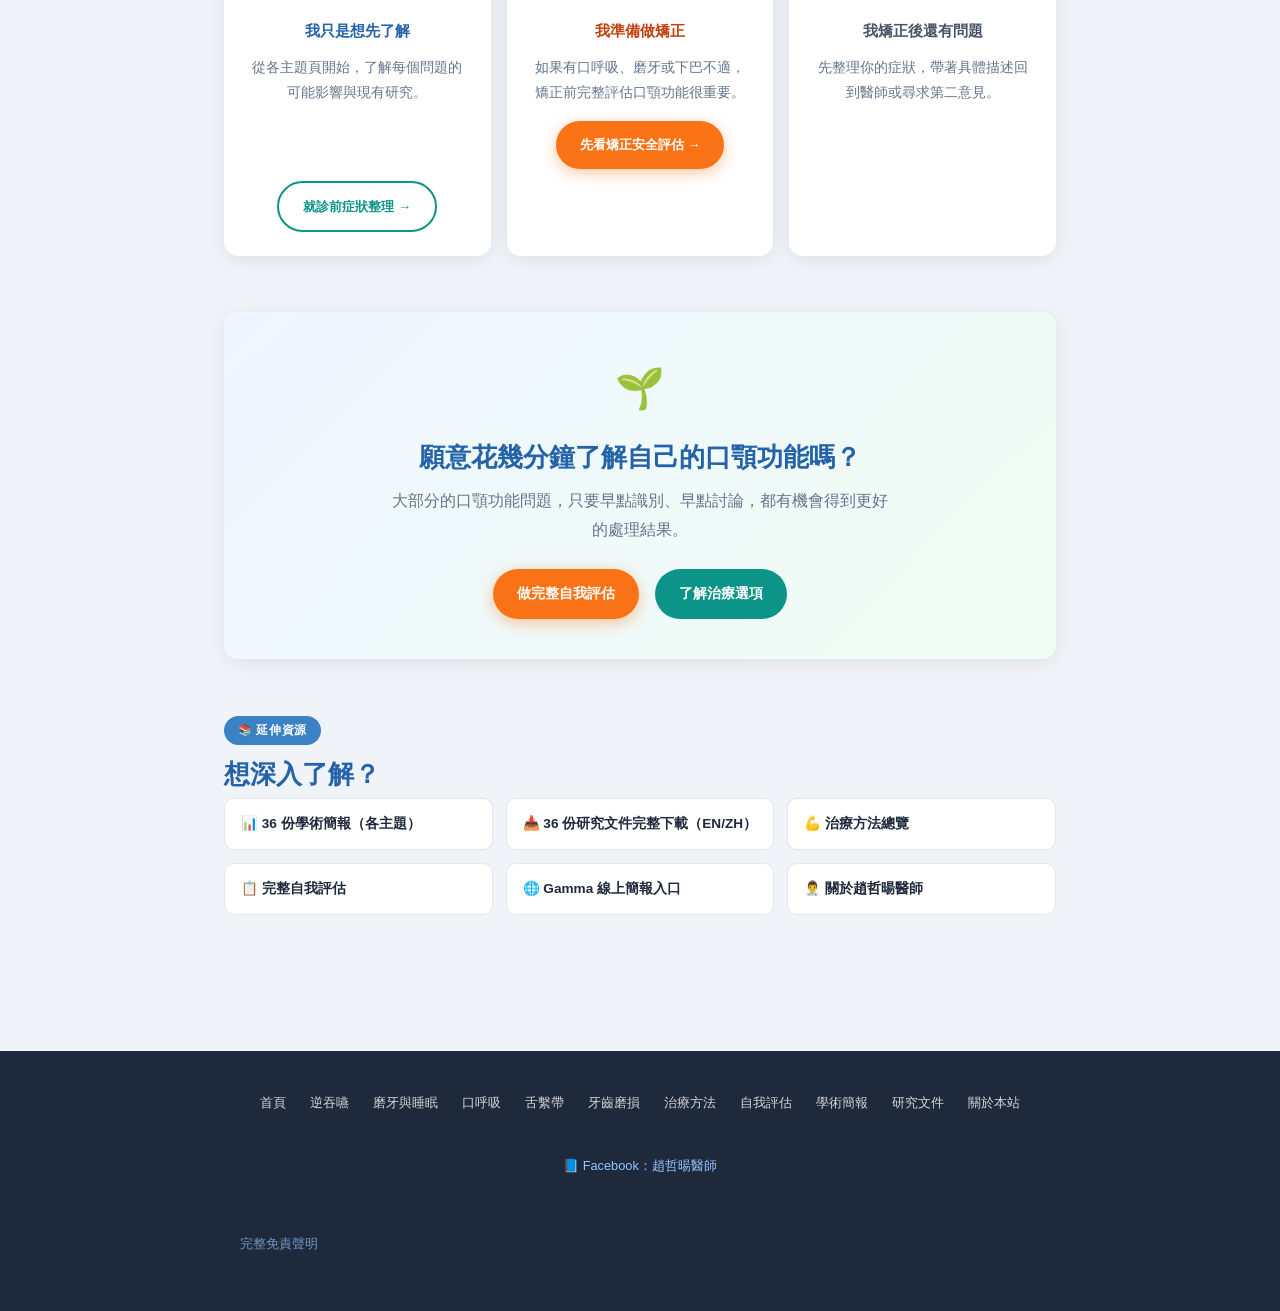
==== commit c6be4e84: "Phase 2 營運期：新增睡眠品質頁、看診前工具、4題 FAQ、全站導覽更新 新增頁面： - sleep-quality.html：睡眠品質與口顎功能主題頁（深藍色主題，含晨間訊號、影響路徑、常見誤" ====
--- a/index.html
+++ b/index.html
@@ -19,6 +19,7 @@
       <li><a href="index.html" class="active">首頁</a></li>
       <li><a href="tongue-thrust.html">逆吞嚥</a></li>
       <li><a href="osa-bruxism.html">磨牙與睡眠</a></li>
+      <li><a href="sleep-quality.html">睡眠品質</a></li>
       <li><a href="mouth-breathing.html">口呼吸</a></li>
       <li><a href="ankyloglossia.html">舌繫帶</a></li>
       <li><a href="ncls.html">牙齒磨損</a></li>
@@ -257,7 +258,7 @@
     <h2>這些情況，值得認真評估</h2>
     <p class="lead">以下是一些可能值得主動諮詢的情境。這不是診斷清單，而是幫助你判斷是否需要進一步了解。</p>
 
-    <div style="display:grid; grid-template-columns:1fr 1fr; gap:1rem;">
+    <div class="seek-help-grid" style="display:grid; grid-template-columns:1fr 1fr; gap:1rem;">
       <div class="hl hl-blue" style="margin:0;">
         <div class="title">🦷 牙科 / 矯正科</div>
         <ul style="margin:.5rem 0 0; padding-left:1.3rem; font-size:.88rem; line-height:1.9;">
@@ -321,7 +322,7 @@
         <p style="font-size:.9rem;">如果你有打鼾、口呼吸、下巴不適或磨牙等狀況，矯正前完整評估口顎功能，有助於治療計畫更全面。</p>
         <p style="font-size:.85rem; color:#64748b; margin-bottom:1rem;">矯正安全與風險評估指引，由趙哲暘醫師整理。</p>
         <!-- 請將以下 href 更新為矯正安全網站的正式網址 -->
-        <a href="#" class="btn btn-primary" style="font-size:.88rem;">前往矯正安全評估 →</a>
+        <a href="#ortho-safety" class="btn btn-primary" style="font-size:.88rem;">前往矯正安全評估 →</a>
         <p style="font-size:.75rem; color:#94a3b8; margin-top:.5rem; margin-bottom:0;">（網站建置中，即將上線）</p>
       </div>
       <div class="card" style="border-top:4px solid #64748b; text-align:center;">
@@ -475,18 +476,40 @@
       <div class="faq-q" onclick="toggleFaq(this)">我已經戴咬合板了，還需要其他處理嗎？<span class="faq-toggle">+</span></div>
       <div class="faq-a">咬合板有助於保護牙齒不被磨損，是常見的症狀管理工具。但它主要處理結果，不一定能解決背後的原因。如果磨牙持續且合併其他症狀（如打鼾、早晨疲憊），值得同時評估睡眠呼吸狀況，討論是否需要更進一步的處理。</div>
     </div>
+
+    <div class="faq-item">
+      <div class="faq-q" onclick="toggleFaq(this)">孩子張嘴睡覺，家長要擔心嗎？<span class="faq-toggle">+</span></div>
+      <div class="faq-a">孩子偶爾張嘴睡覺不一定是問題，但如果長期或習慣性張嘴睡覺，值得評估背後的原因。常見的可能包括：鼻腔過敏或結構問題導致鼻呼吸不暢、扁桃腺或腺樣體肥大、或口唇閉合習慣尚未建立。發育期若長期口呼吸，可能對顎骨發育與臉型有影響，建議帶孩子讓耳鼻喉科或牙科醫師評估，確認是否需要介入。<br><span style="font-size:.85rem; color:#1e40af; margin-top:.4rem; display:inline-block;">→ 了解更多：<a href="mouth-breathing.html" style="color:#1e40af; font-weight:700;">口呼吸的影響</a></span></div>
+    </div>
+
+    <div class="faq-item">
+      <div class="faq-q" onclick="toggleFaq(this)">舌繫帶剪完就沒事了嗎？還需要後續訓練嗎？<span class="faq-toggle">+</span></div>
+      <div class="faq-a">舌繫帶手術（舌繫帶切開術）能解除舌頭的物理性限制，但手術本身不會自動改變舌頭長期形成的錯誤動作模式。部分研究與臨床經驗顯示，手術後若沒有搭配口顎肌功能訓練（OMT）或語言治療，舌頭可能繼續沿用舊習慣，影響效果的維持。是否需要術後訓練、訓練的形式與時程，建議在術前與評估醫師詳細討論。<br><span style="font-size:.85rem; color:#1e40af; margin-top:.4rem; display:inline-block;">→ 了解更多：<a href="ankyloglossia.html" style="color:#1e40af; font-weight:700;">舌繫帶與口腔發育</a>、<a href="omt.html" style="color:#1e40af; font-weight:700;">口顎肌功能訓練</a></span></div>
+    </div>
+
+    <div class="faq-item">
+      <div class="faq-q" onclick="toggleFaq(this)">成人還有機會改善這些口顎功能問題嗎？<span class="faq-toggle">+</span></div>
+      <div class="faq-a">可以，但效果和介入方式與兒童不同。兒童發育期骨骼可塑性較好，介入效果通常更顯著；但成人同樣有適合的治療選項。口顎肌功能訓練（OMT）、睡眠呼吸道評估、咬合調整等，在成人族群中都有研究支持其改善效果，只是改變速度可能較慢，需要更長的配合時間。成年後發現這些問題，仍值得評估，而不是放棄處理。<br><span style="font-size:.85rem; color:#1e40af; margin-top:.4rem; display:inline-block;">→ 了解更多：<a href="omt.html" style="color:#1e40af; font-weight:700;">口顎肌功能訓練（OMT）</a></span></div>
+    </div>
+
+    <div class="faq-item">
+      <div class="faq-q" onclick="toggleFaq(this)">只是偶爾下巴不舒服，需要認真看診嗎？<span class="faq-toggle">+</span></div>
+      <div class="faq-a">輕微且偶發的下巴不適（例如偶爾咀嚼時有輕微彈響或短暫痠感），很多人有，未必需要立即積極治療。但如果以下情況出現，建議就診評估：症狀頻繁或逐漸加重、早晨下巴痠痛或頭痛、張口受限、合併磨牙或咬合不適。及早讓醫師評估，可以了解原因並在需要時早期介入，避免症狀惡化。<br><span style="font-size:.85rem; color:#0d9488; margin-top:.4rem; display:inline-block;">→ 就診前先整理症狀：<a href="pre-visit.html" style="color:#0d9488; font-weight:700;">看診前症狀清單工具</a></span></div>
+    </div>
+
   </section>
 
   <!-- 下一步怎麼做 -->
   <section>
     <div class="section-label">🧭 接下來</div>
     <h2>依你的情況，下一步這樣走</h2>
-    <div style="display:grid; grid-template-columns:1fr 1fr 1fr; gap:1rem;">
+    <div class="next-step-grid" style="display:grid; grid-template-columns:1fr 1fr 1fr; gap:1rem;">
       <div class="card" style="border-top:4px solid #2563a8; text-align:center; padding:1.5rem;">
         <div style="font-size:1.8rem; margin-bottom:.6rem;">📖</div>
         <h3 style="margin-top:0; color:#2563a8; font-size:.95rem;">我只是想先了解</h3>
         <p style="font-size:.85rem; color:#64748b; margin-bottom:1rem;">從各主題頁開始，了解每個問題的可能影響與現有研究。</p>
-        <a href="#start" class="btn btn-outline" style="font-size:.82rem;">瀏覽主題頁 →</a>
+        <a href="#start" class="btn btn-outline" style="font-size:.82rem; margin-bottom:.5rem;">瀏覽主題頁 →</a>
+        <a href="pre-visit.html" class="btn btn-outline" style="font-size:.82rem; border-color:#0d9488; color:#0d9488;">就診前症狀整理 →</a>
       </div>
       <div class="card" style="border-top:4px solid #f97316; text-align:center; padding:1.5rem;">
         <div style="font-size:1.8rem; margin-bottom:.6rem;">🦷</div>
--- a/style.css
+++ b/style.css
@@ -246,6 +246,19 @@
   main { padding: 1.5rem 1rem 4rem; }
   .stats { grid-template-columns: repeat(2, 1fr); }
   .three-sum ol li { font-size: .9rem; }
+
+  /* Hero: stack buttons vertically on mobile */
+  .hero-btns { flex-direction: column; align-items: stretch; gap: .6rem; }
+  .hero-btns .btn { text-align: center; }
+
+  /* 下一步三格：collapse to single column on mobile */
+  .next-step-grid { grid-template-columns: 1fr !important; }
+
+  /* 什麼時候求助 2-col grid → single column */
+  .seek-help-grid { grid-template-columns: 1fr !important; }
+
+  /* FAQ answers: easier to read */
+  .faq-a { font-size: .88rem; line-height: 1.7; }
 }
 
 [id] { scroll-margin-top: 56px; }
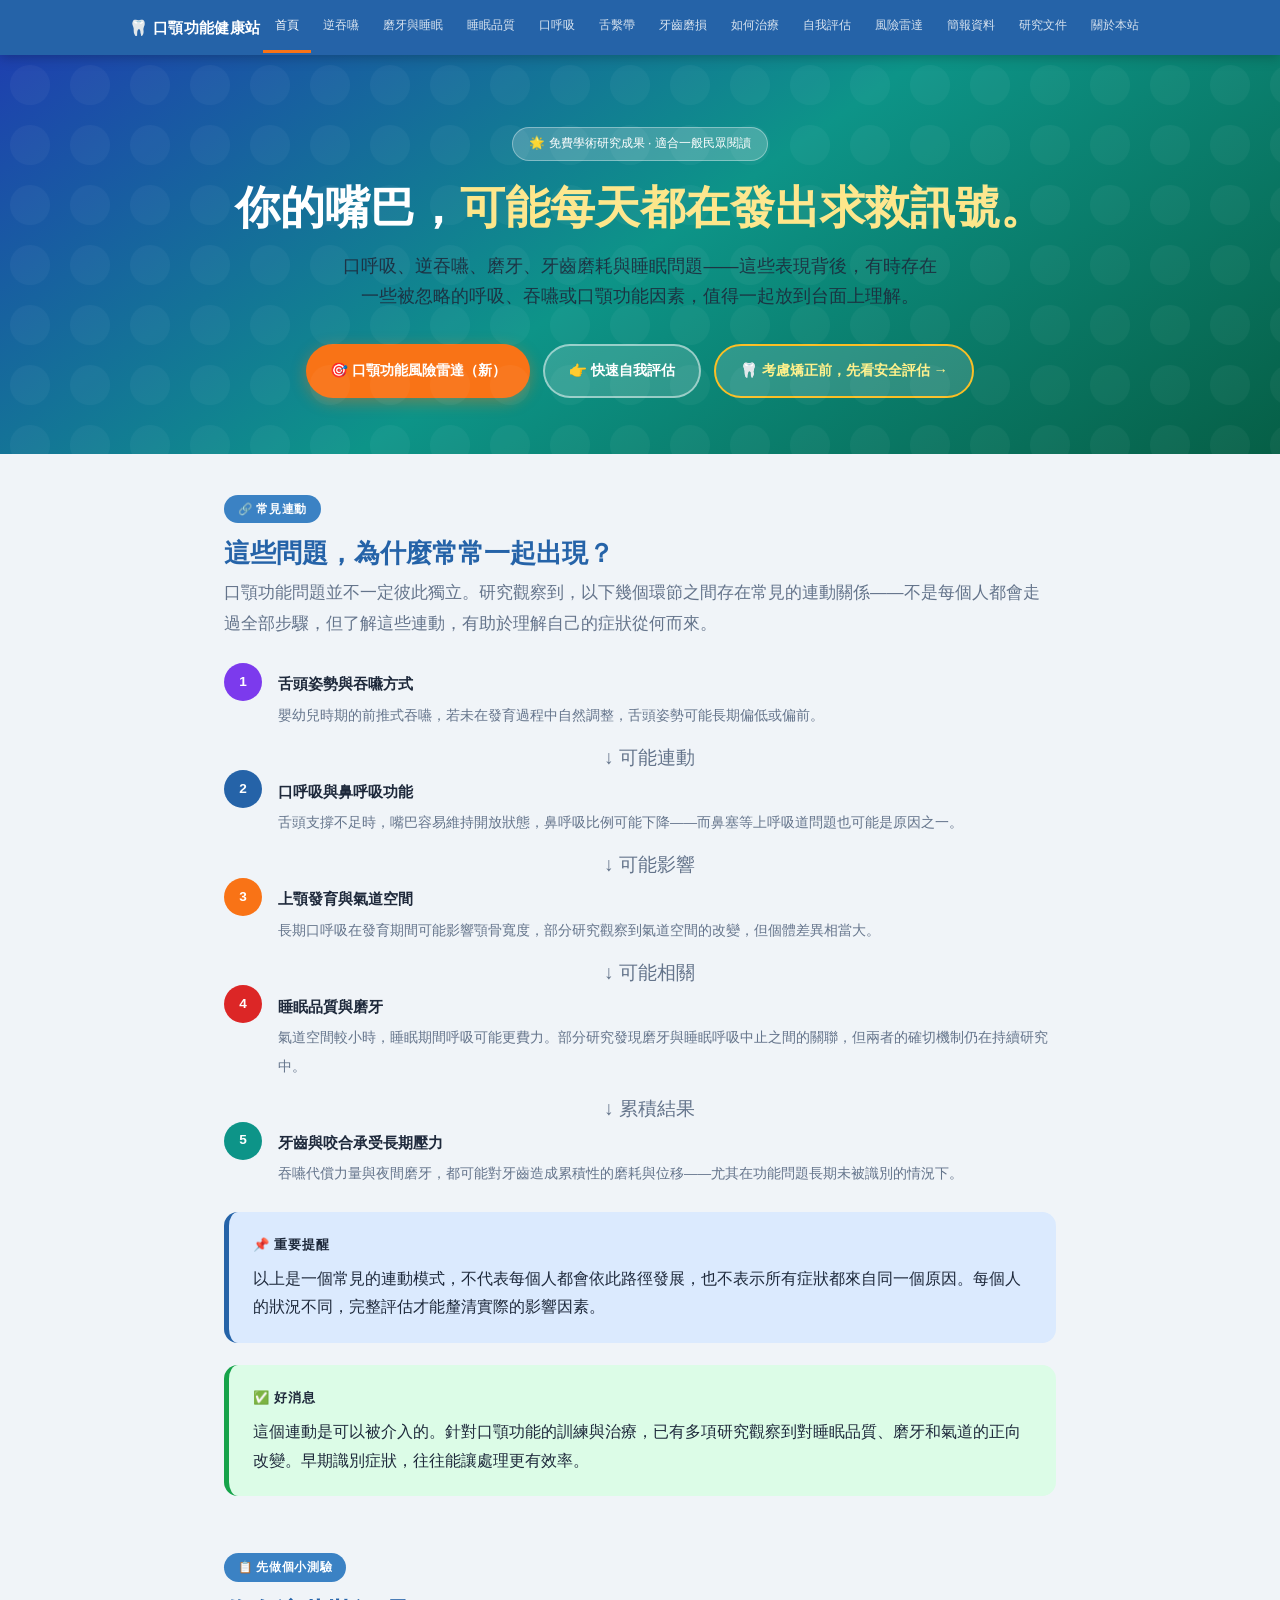
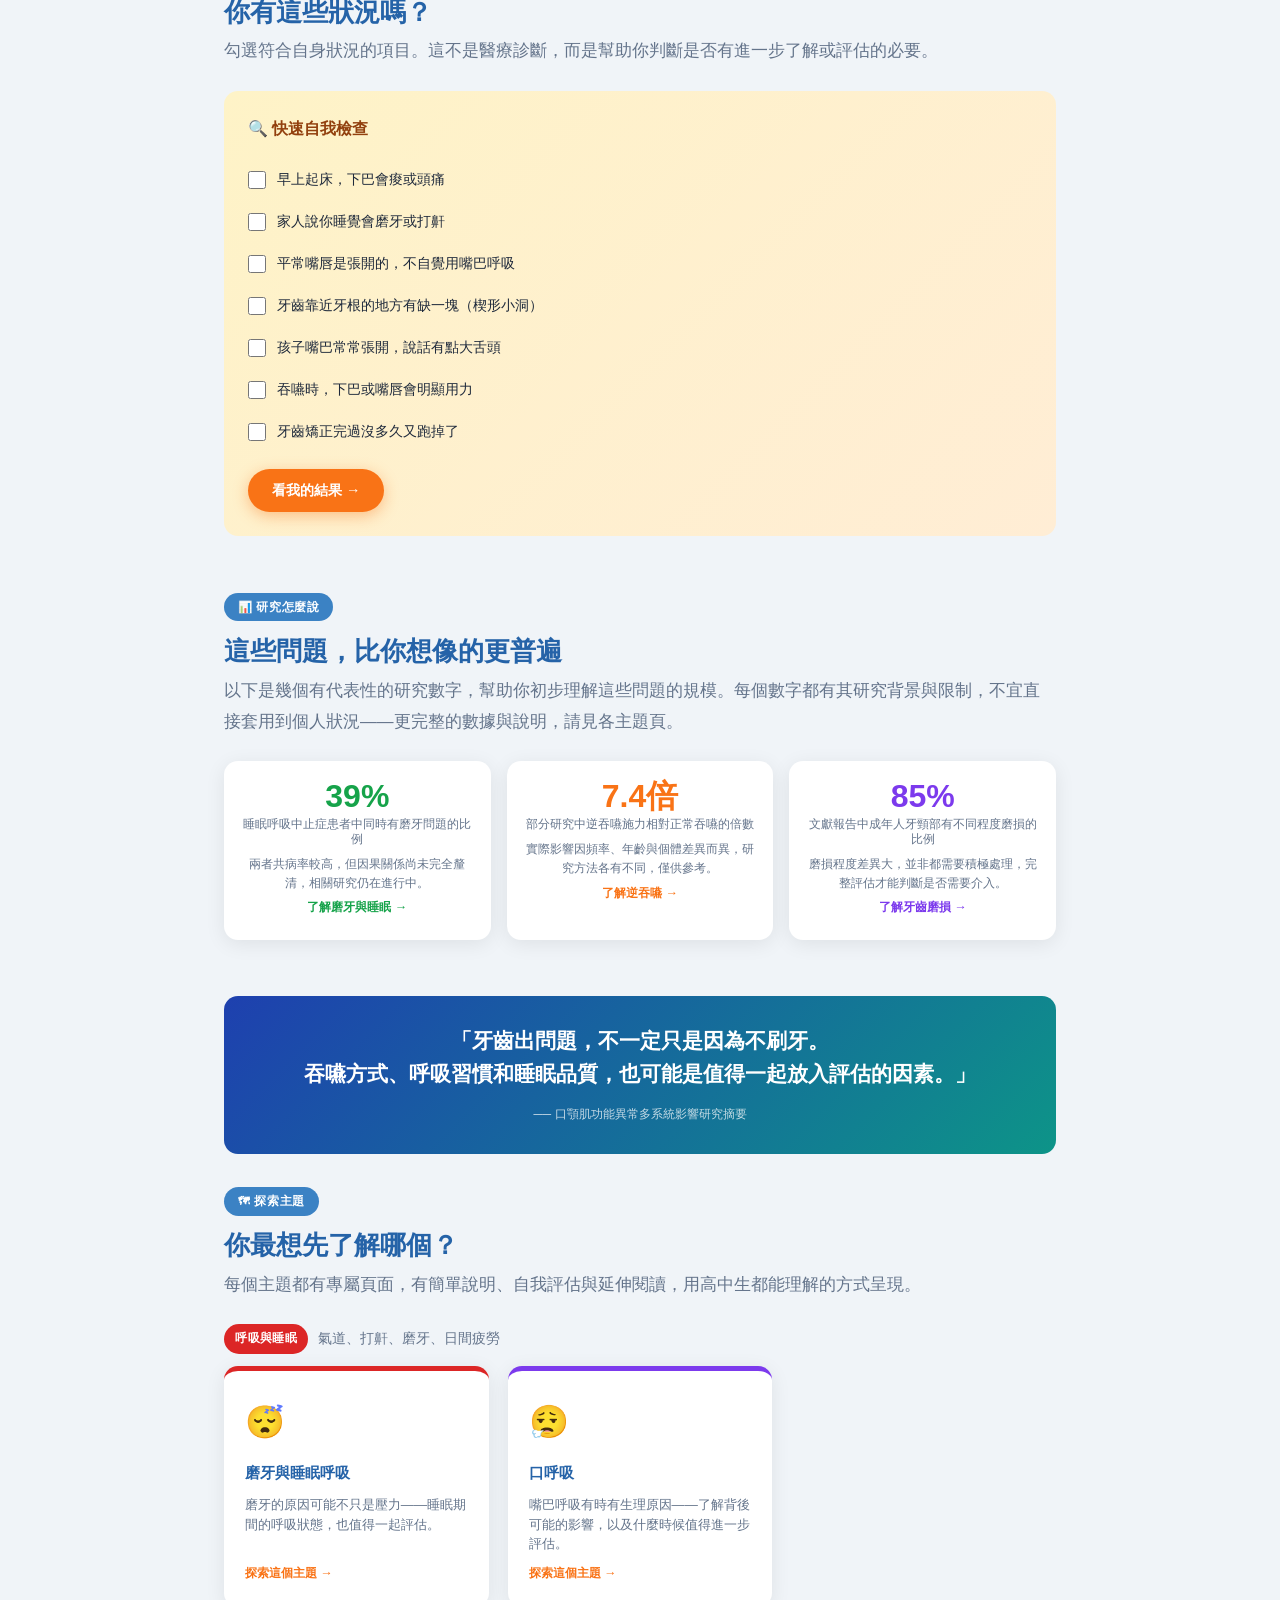
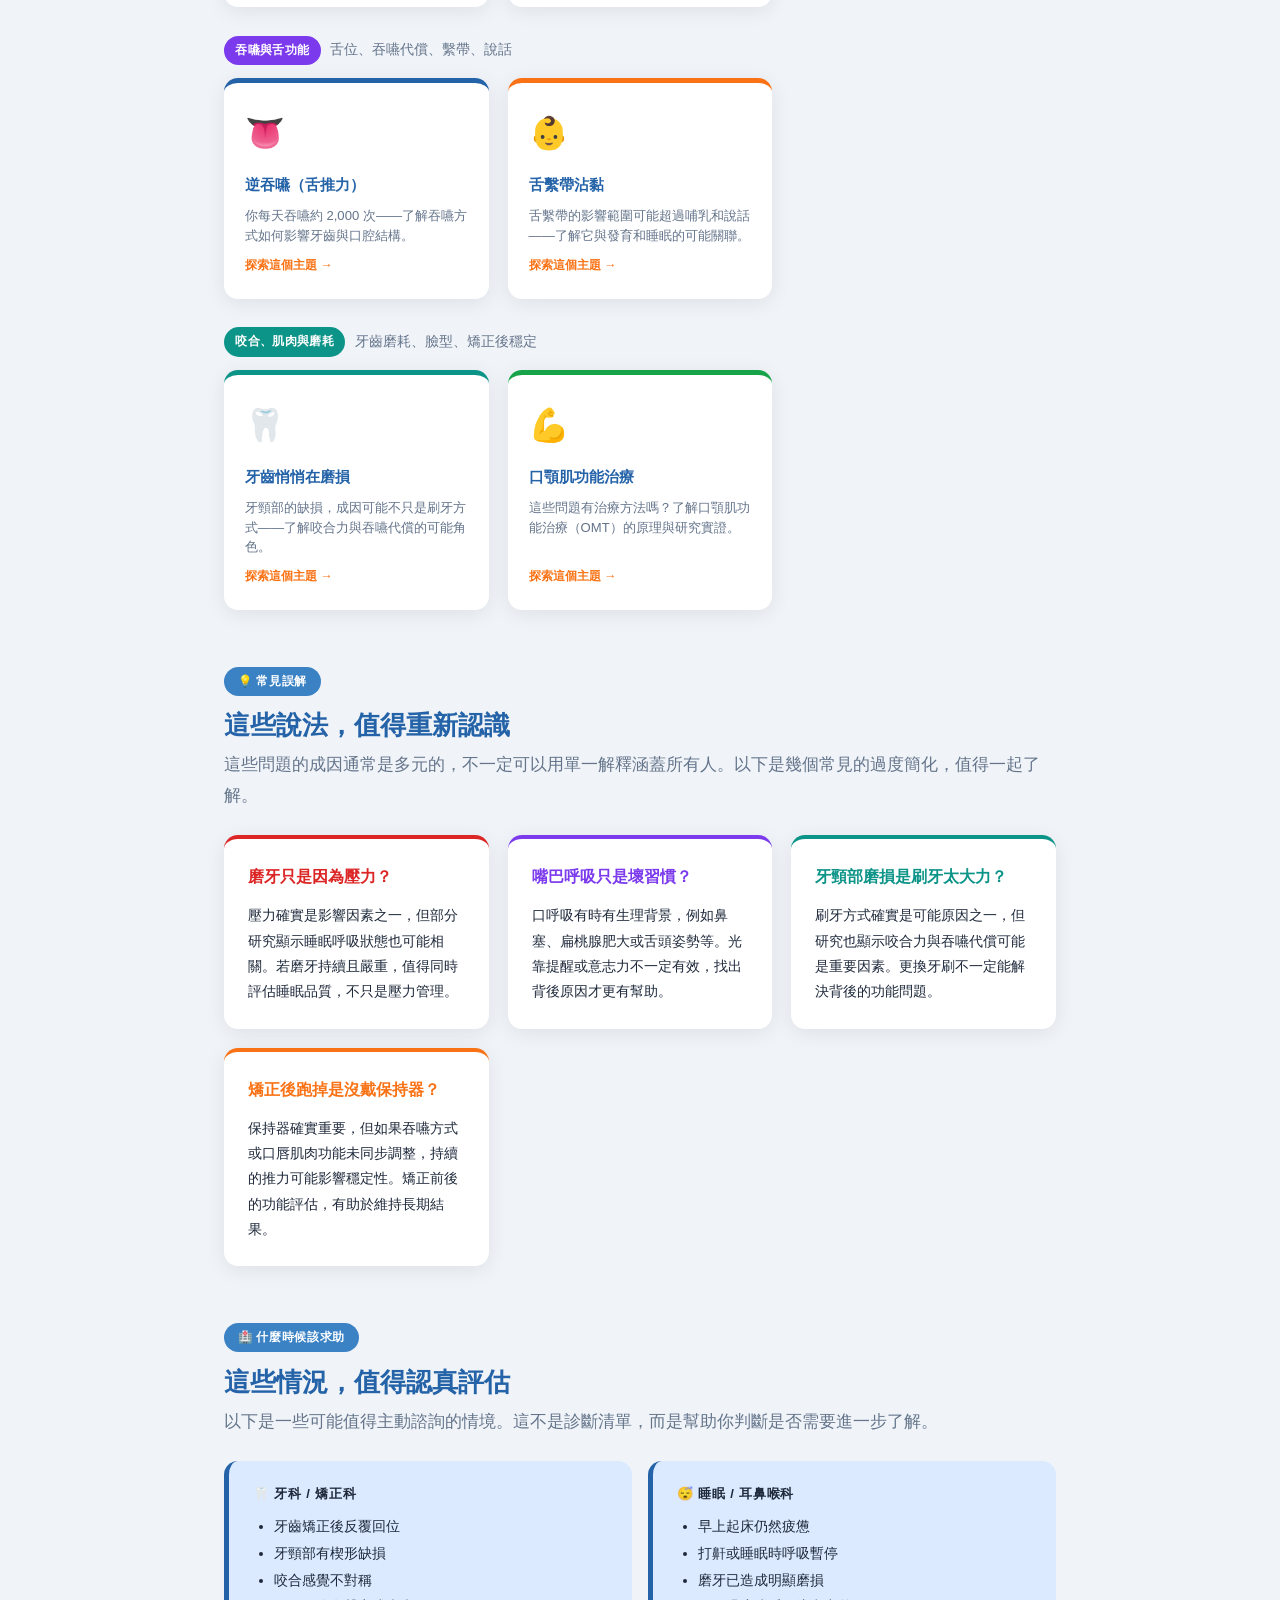
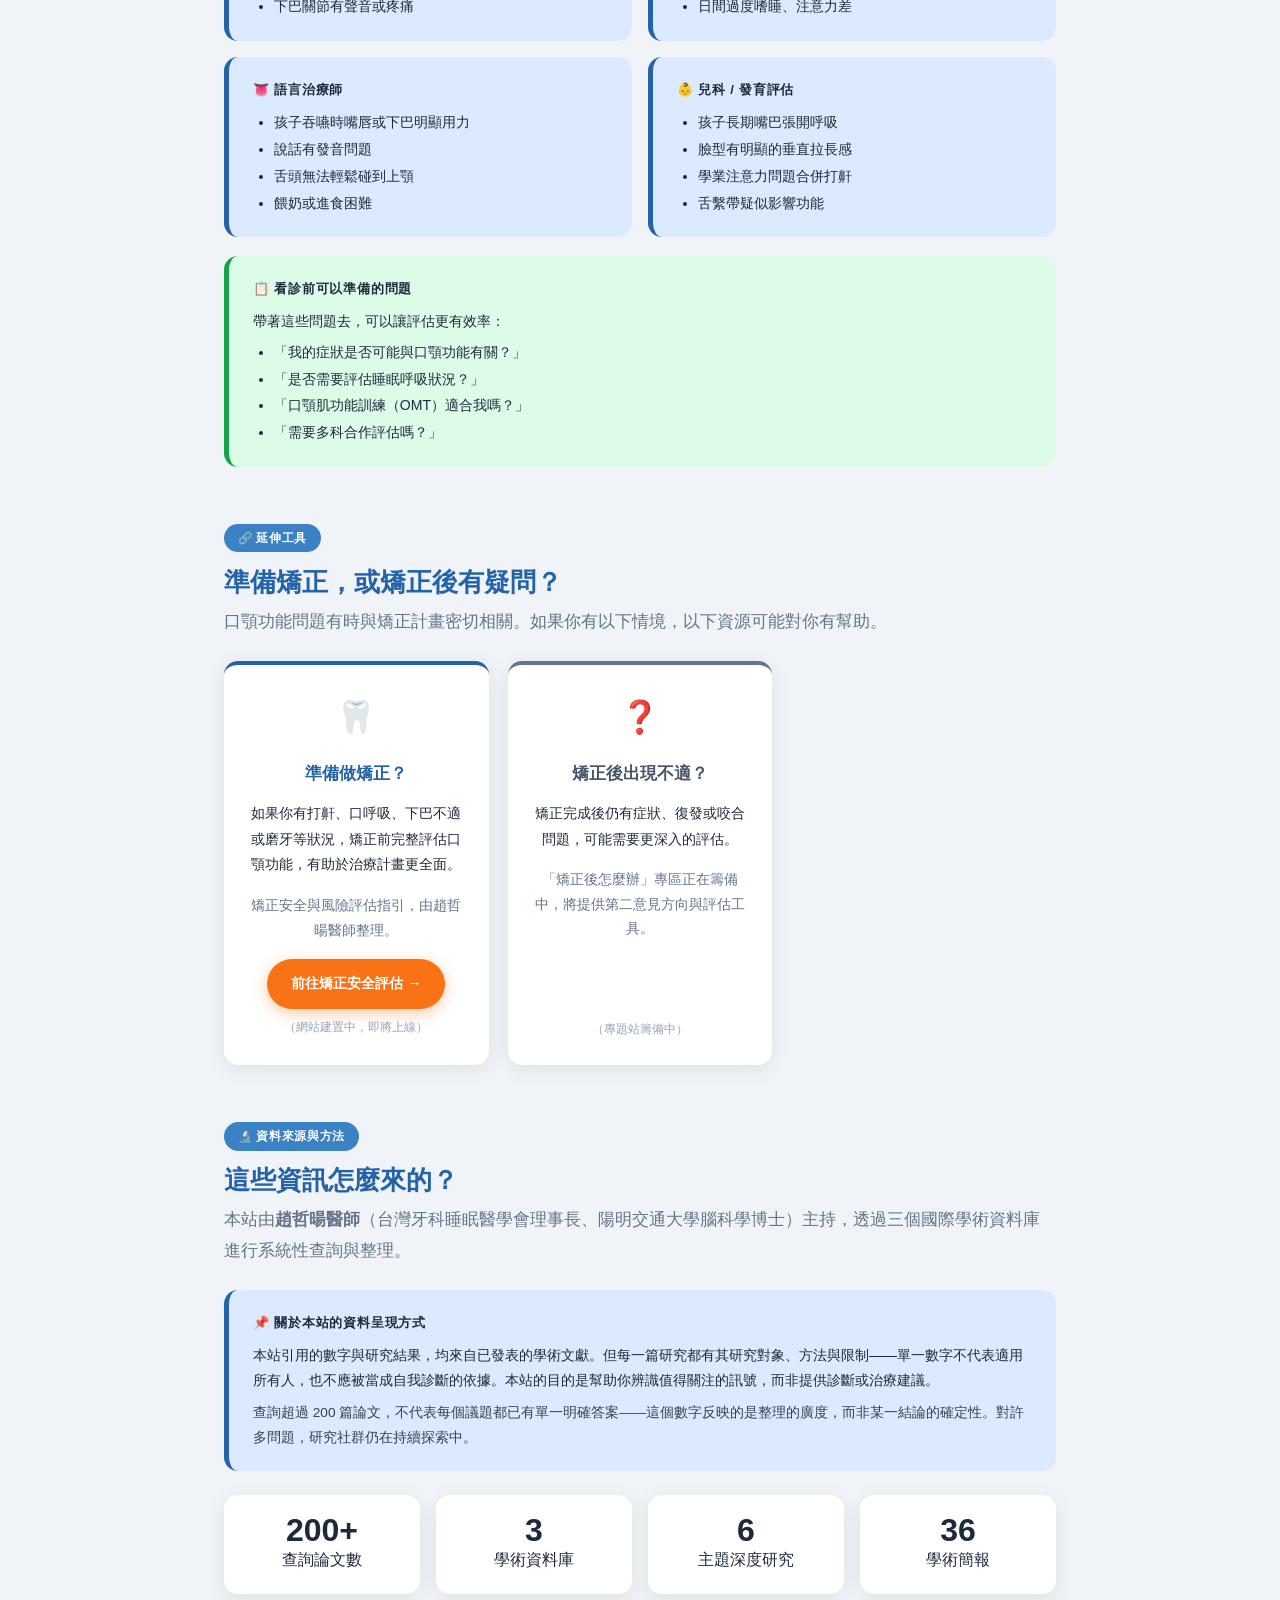
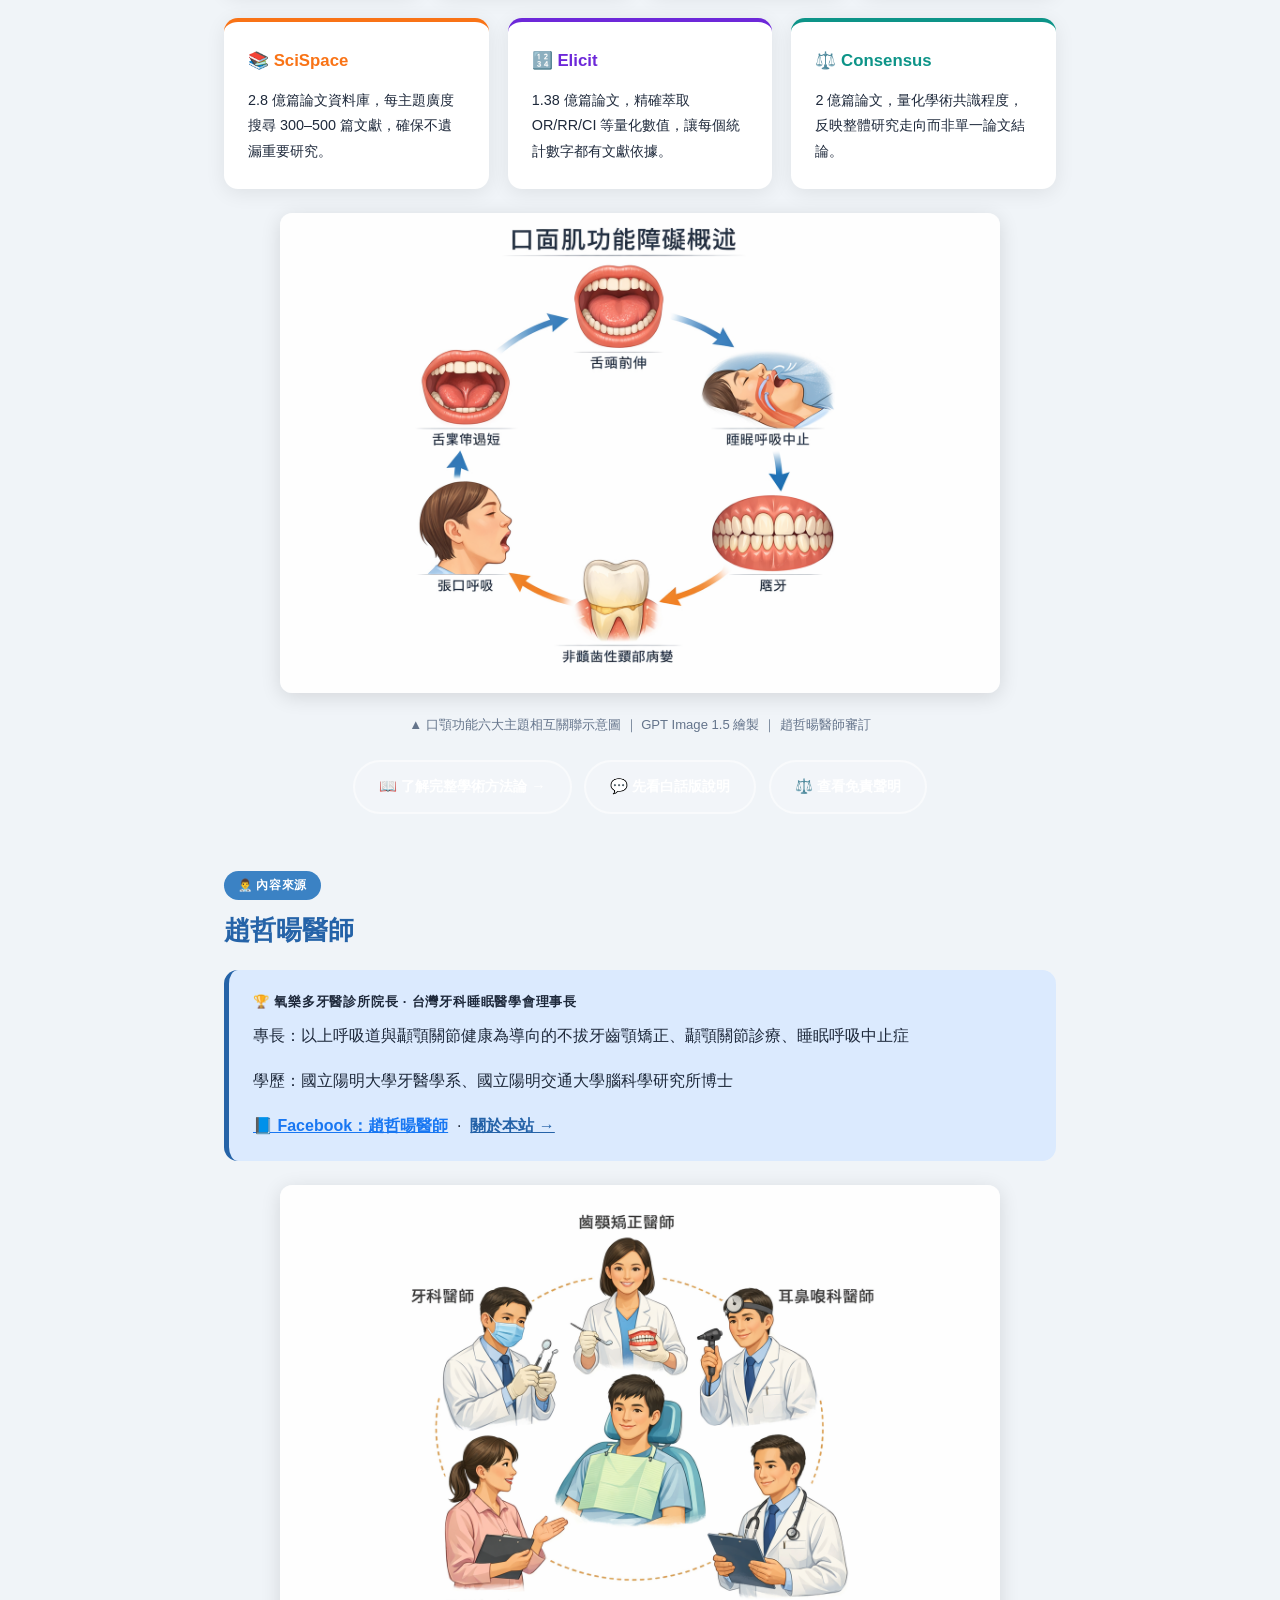
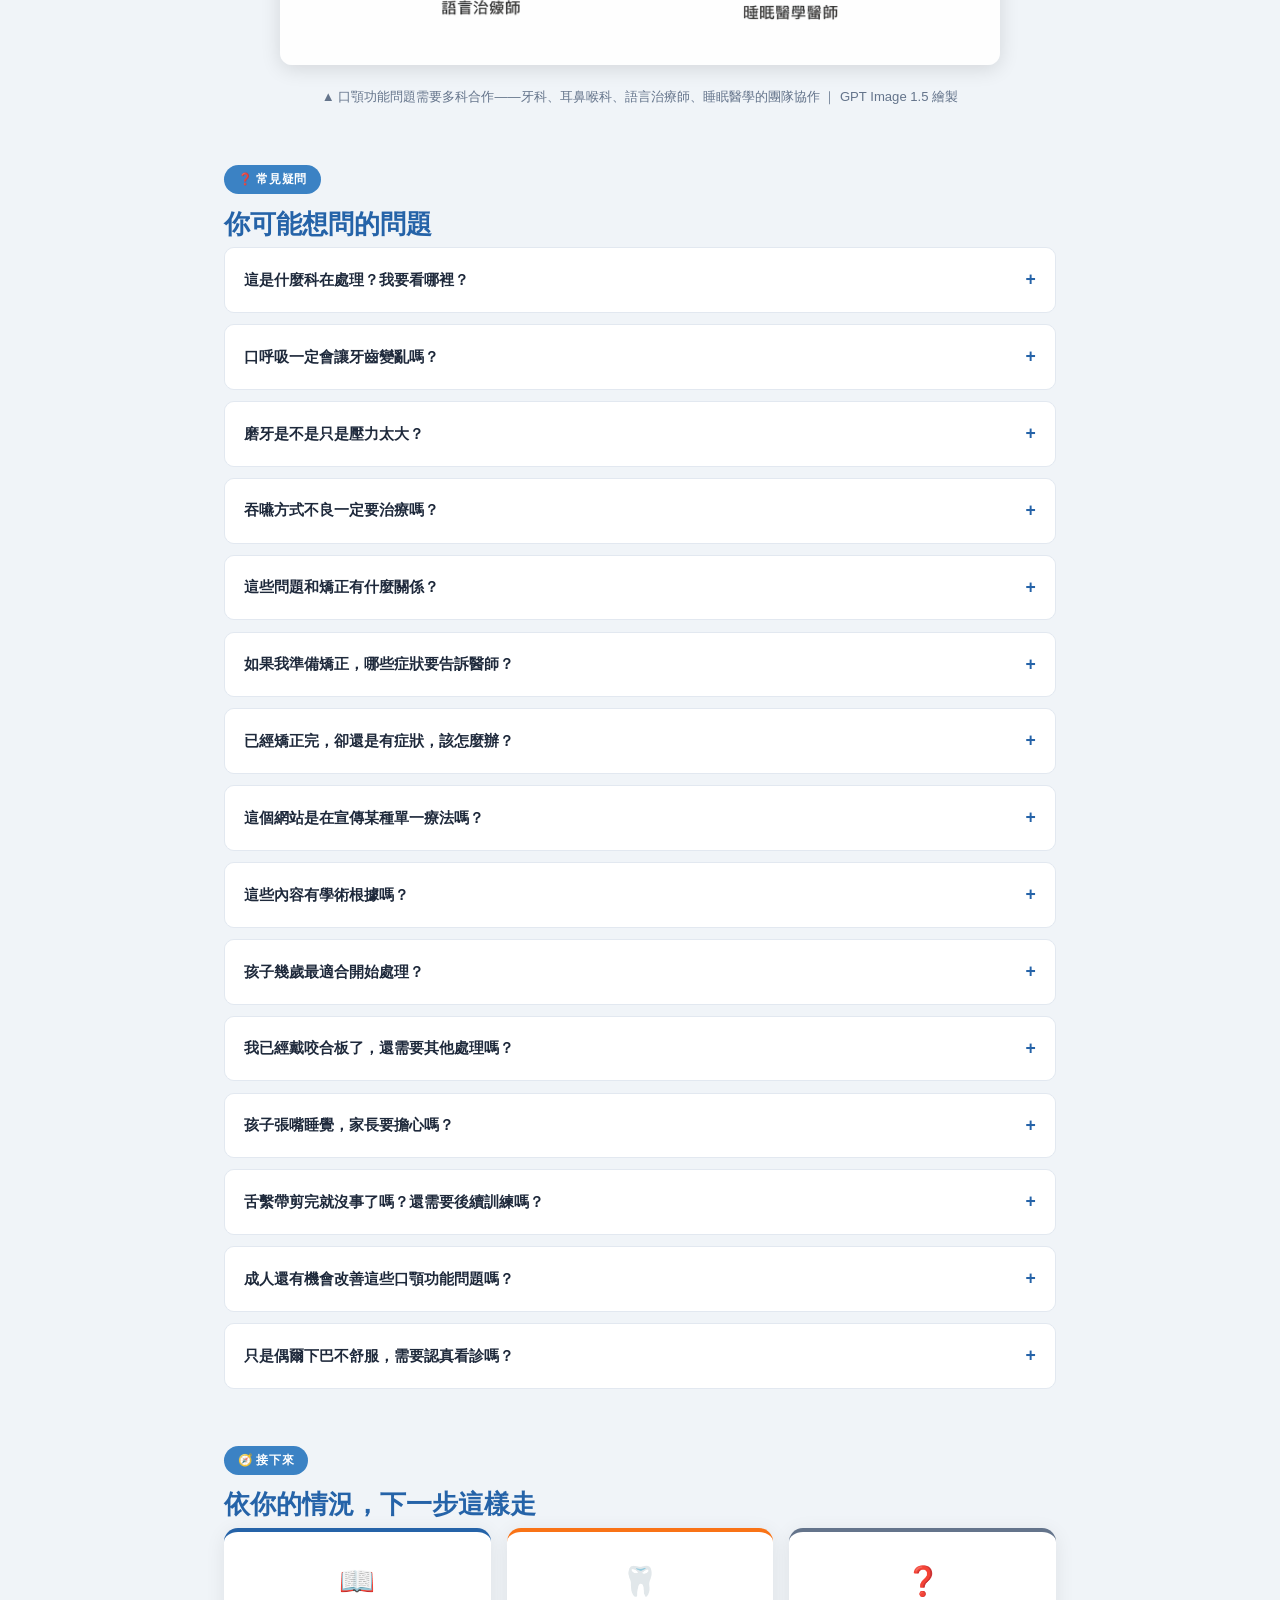
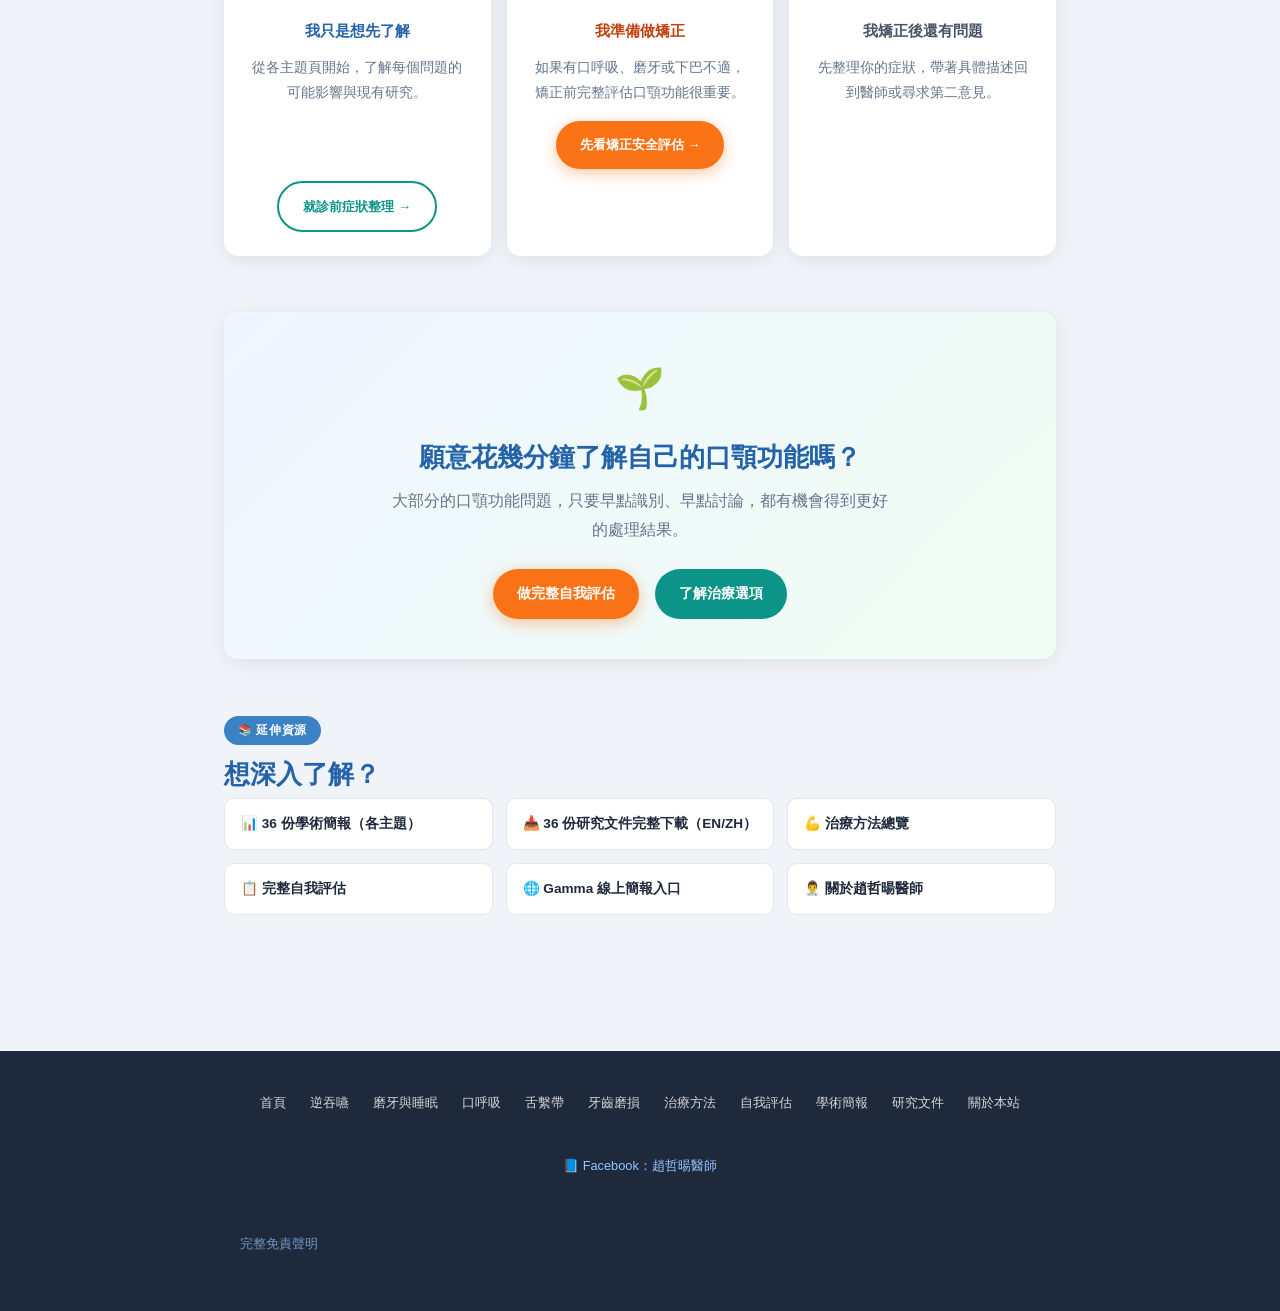
==== commit dab21f07: "Add 口顎功能風險雷達 (risk radar) interactive tool - New risk-radar.html: 20-question questionnaire across 8" ====
--- a/index.html
+++ b/index.html
@@ -25,6 +25,7 @@
       <li><a href="ncls.html">牙齒磨損</a></li>
       <li><a href="omt.html">如何治療</a></li>
       <li><a href="self-check.html">自我評估</a></li>
+      <li><a href="risk-radar.html">風險雷達</a></li>
       <li><a href="presentations.html">簡報資料</a></li>
       <li><a href="research.html">研究文件</a></li>
       <li><a href="about.html">關於本站</a></li>
@@ -38,8 +39,8 @@
   <h1>你的嘴巴，<em>可能每天都在發出求救訊號。</em></h1>
   <p class="sub">口呼吸、逆吞嚥、磨牙、牙齒磨耗與睡眠問題——這些表現背後，有時存在一些被忽略的呼吸、吞嚥或口顎功能因素，值得一起放到台面上理解。</p>
   <div class="hero-btns">
-    <a href="#self-check" class="btn btn-primary">👉 快速自我評估</a>
-    <a href="#start" class="btn btn-outline">了解更多 ↓</a>
+    <a href="risk-radar.html" class="btn btn-primary">🎯 口顎功能風險雷達（新）</a>
+    <a href="#self-check" class="btn btn-outline">👉 快速自我評估</a>
     <!-- 矯正安全網站導流 CTA（URL 待更新） -->
     <a href="#ortho-safety" class="btn btn-outline" style="border-color:#fbbf24; color:#fef08a; font-weight:700;">🦷 考慮矯正前，先看安全評估 →</a>
   </div>
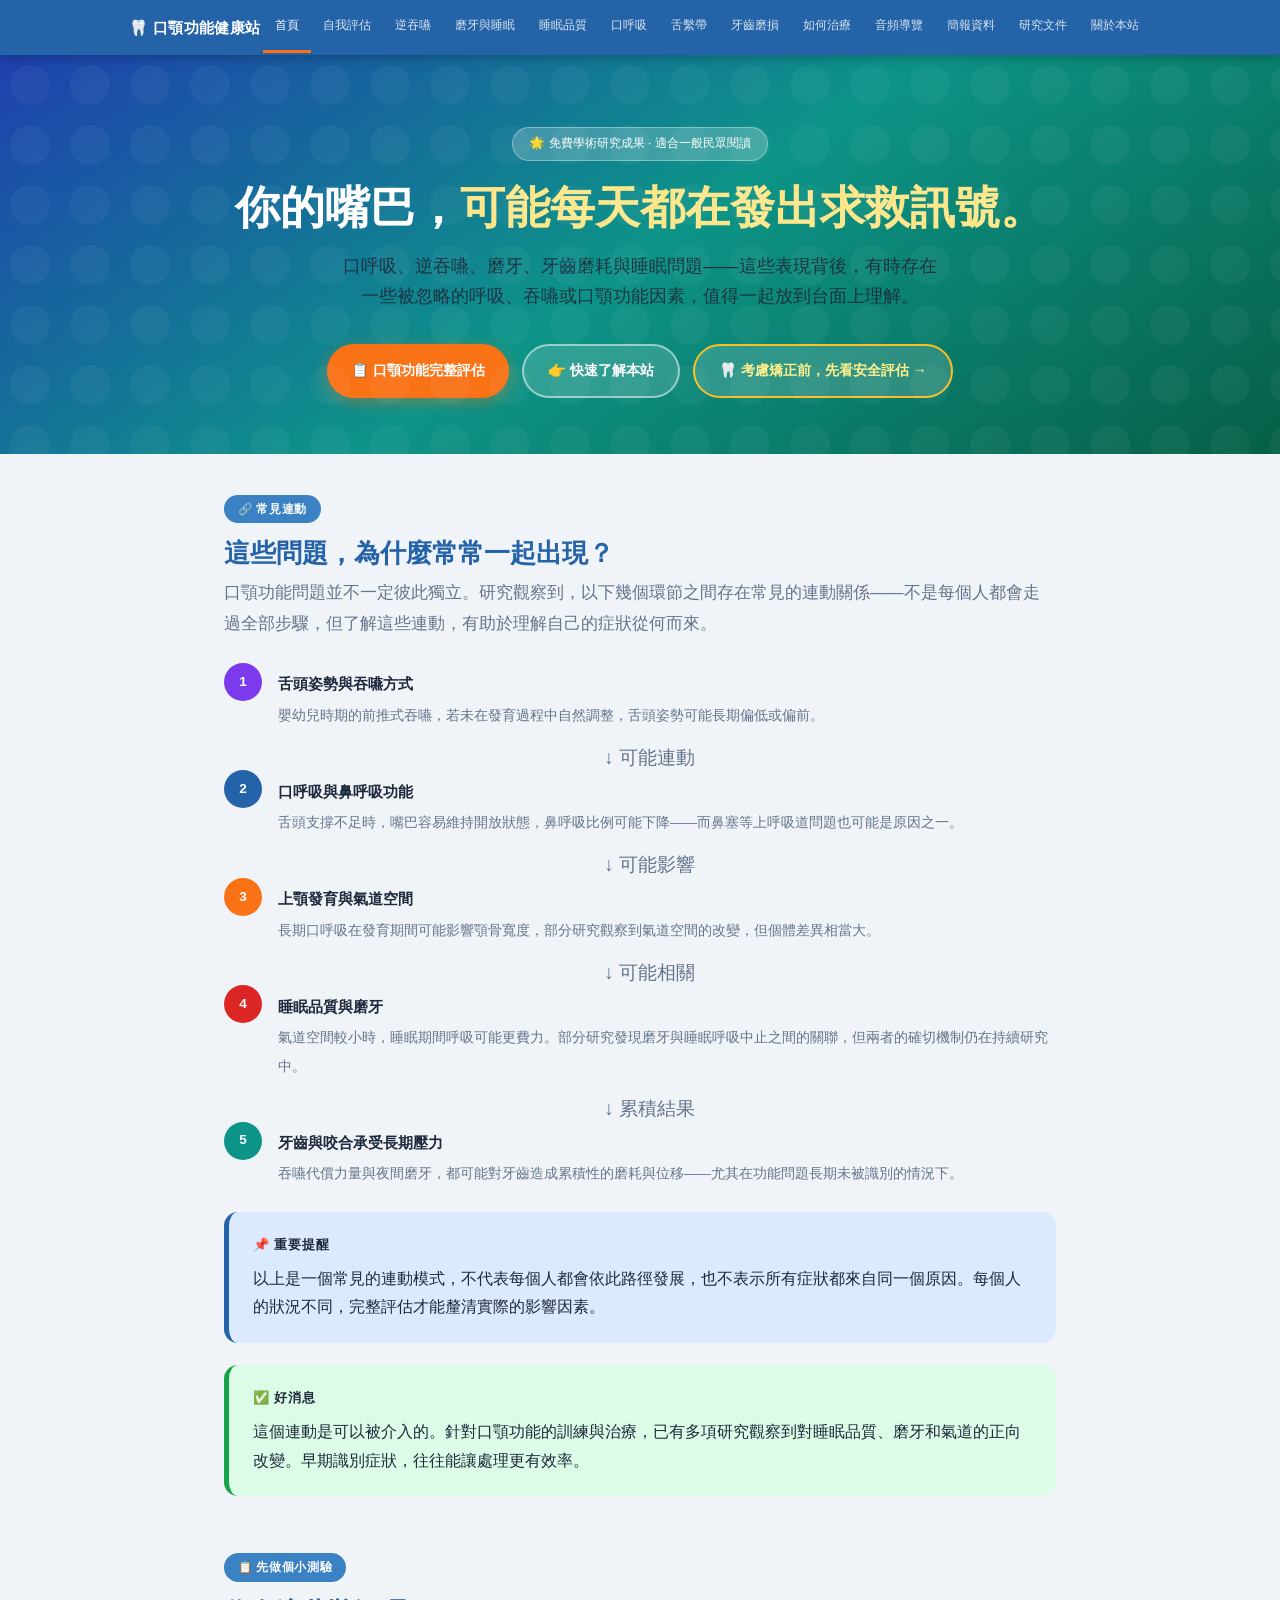
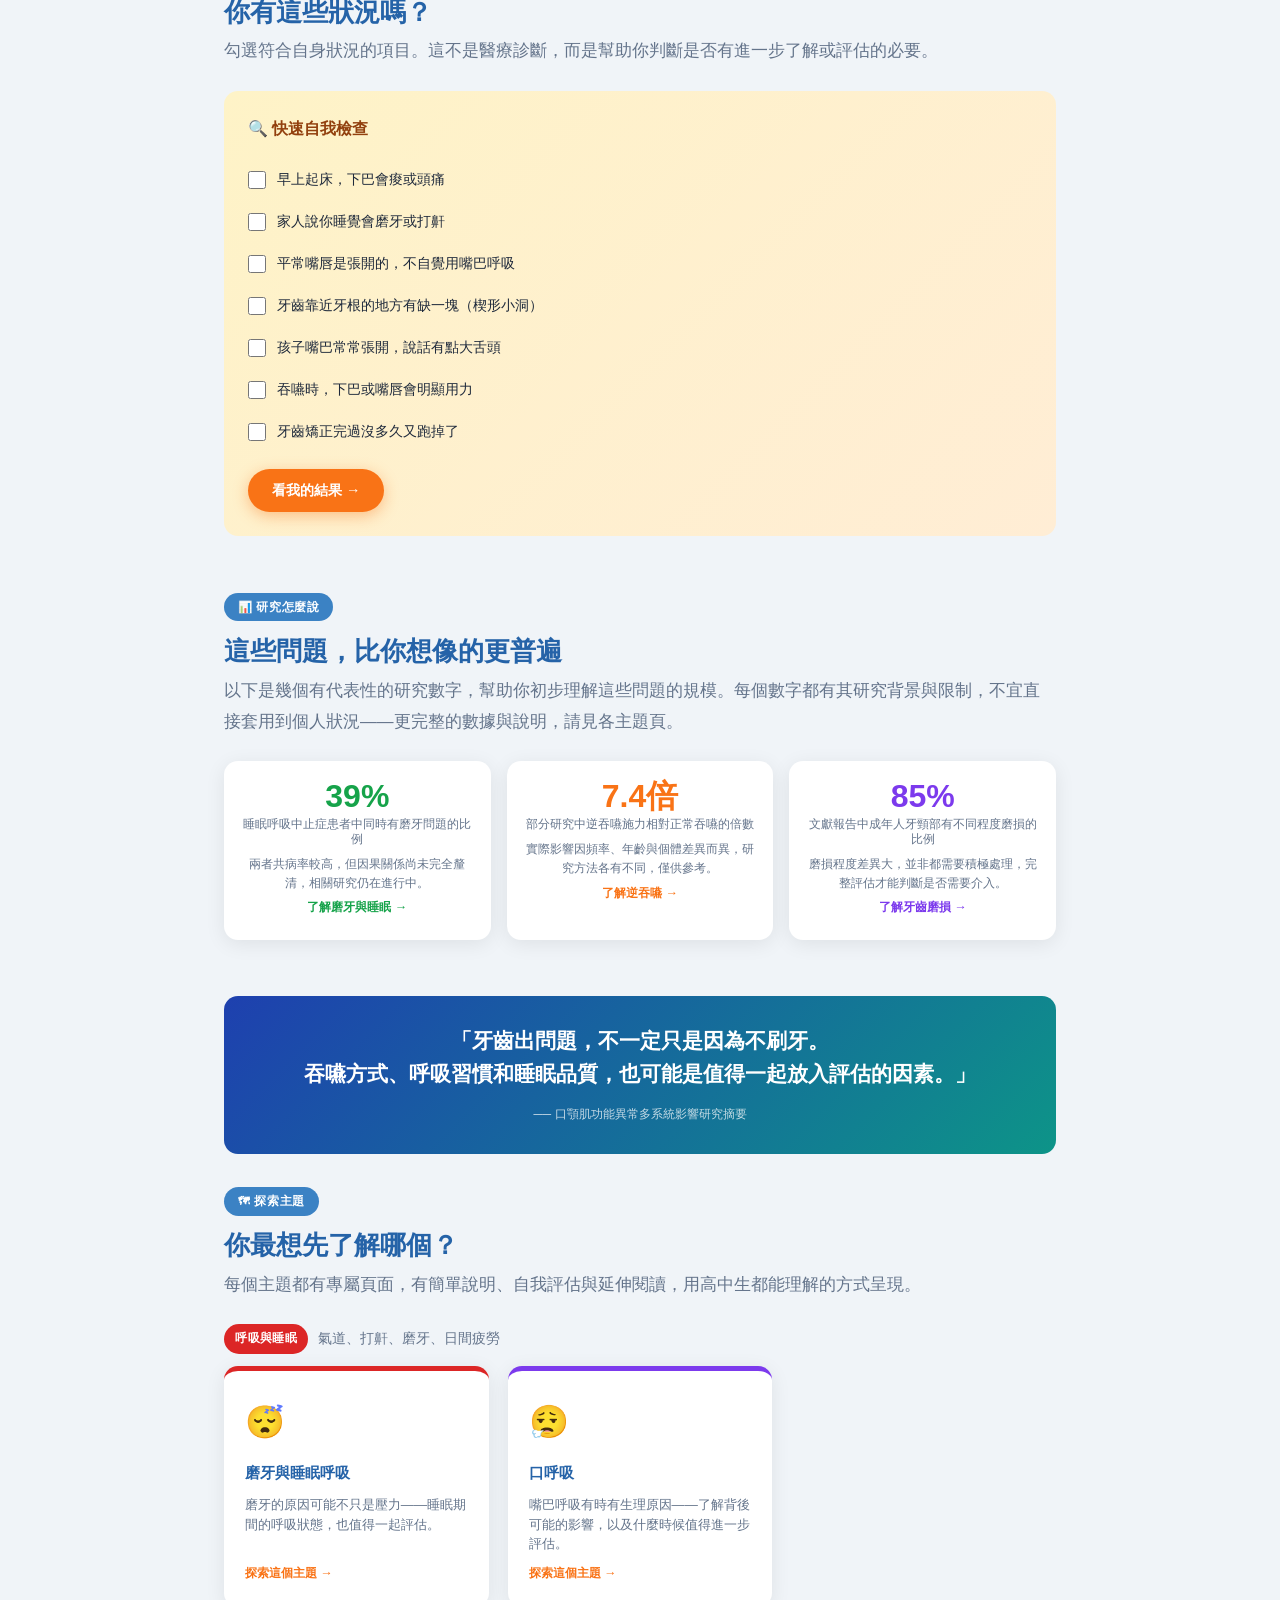
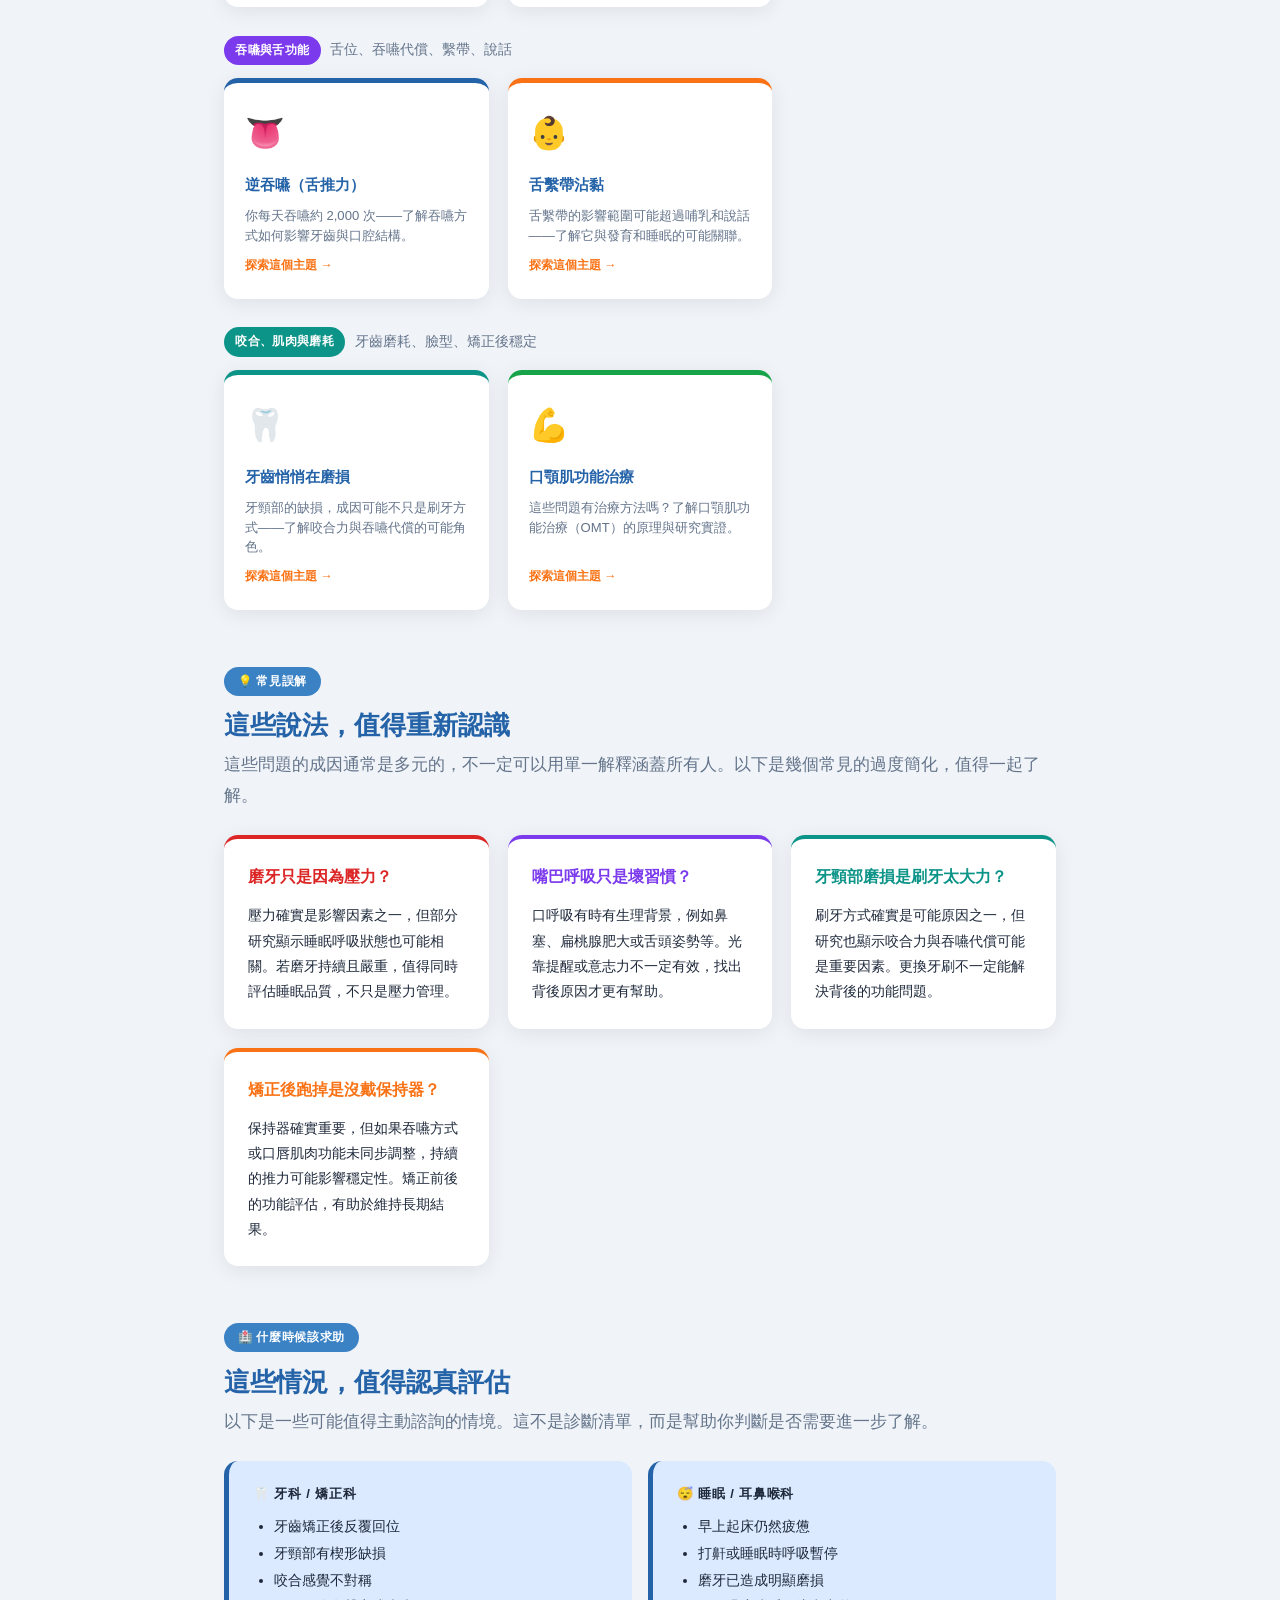
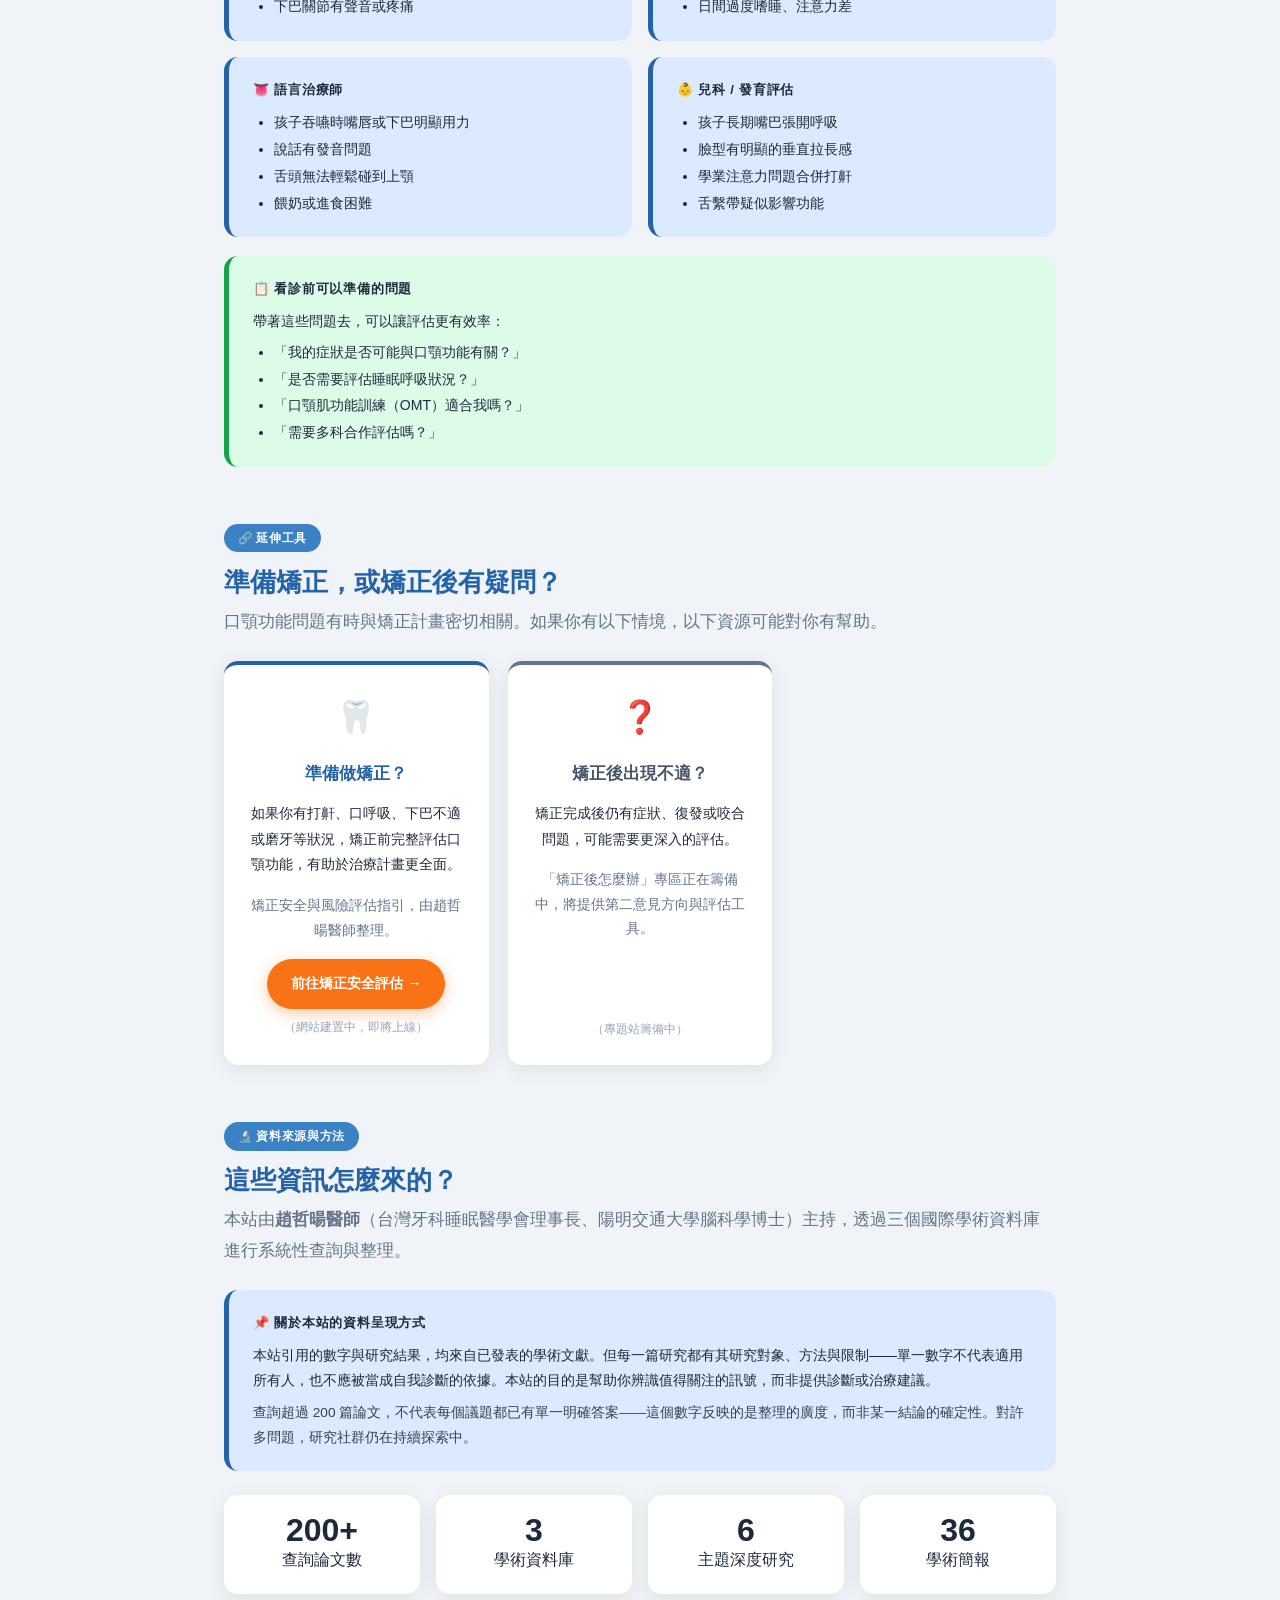
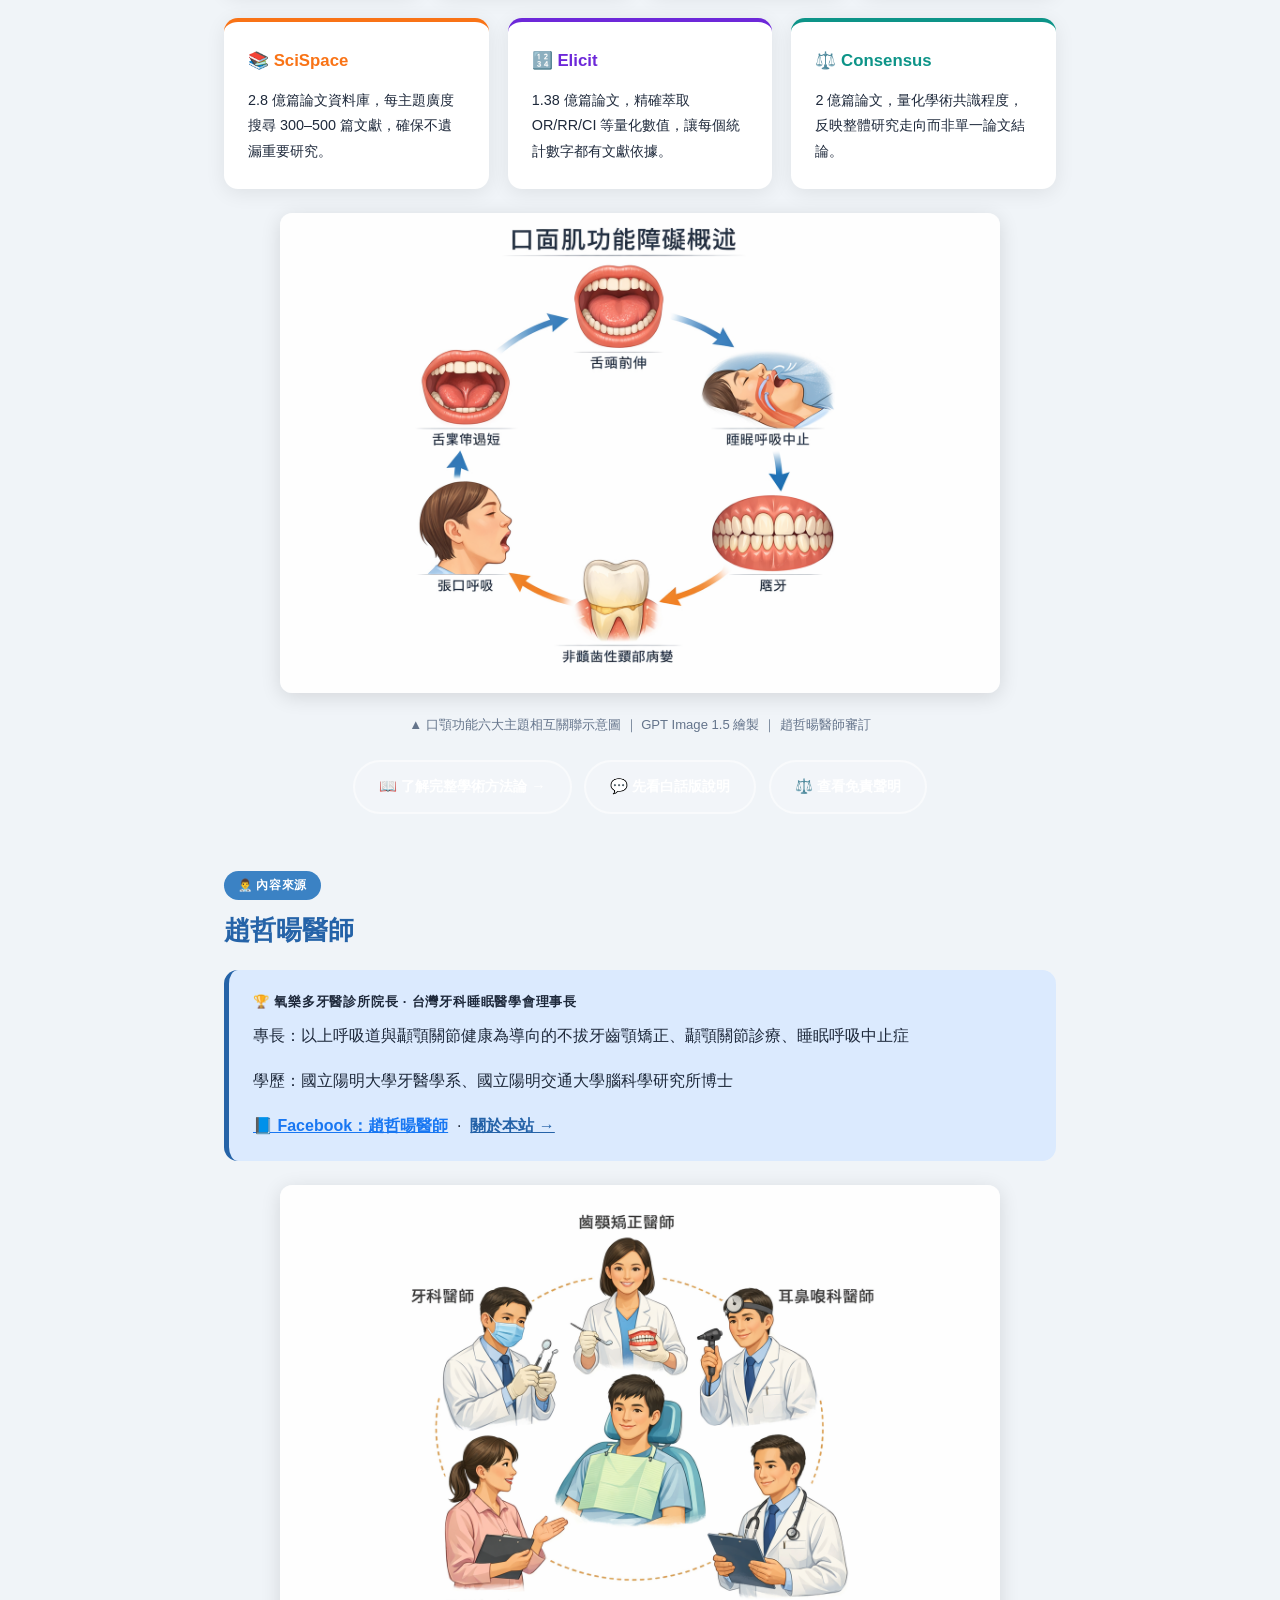
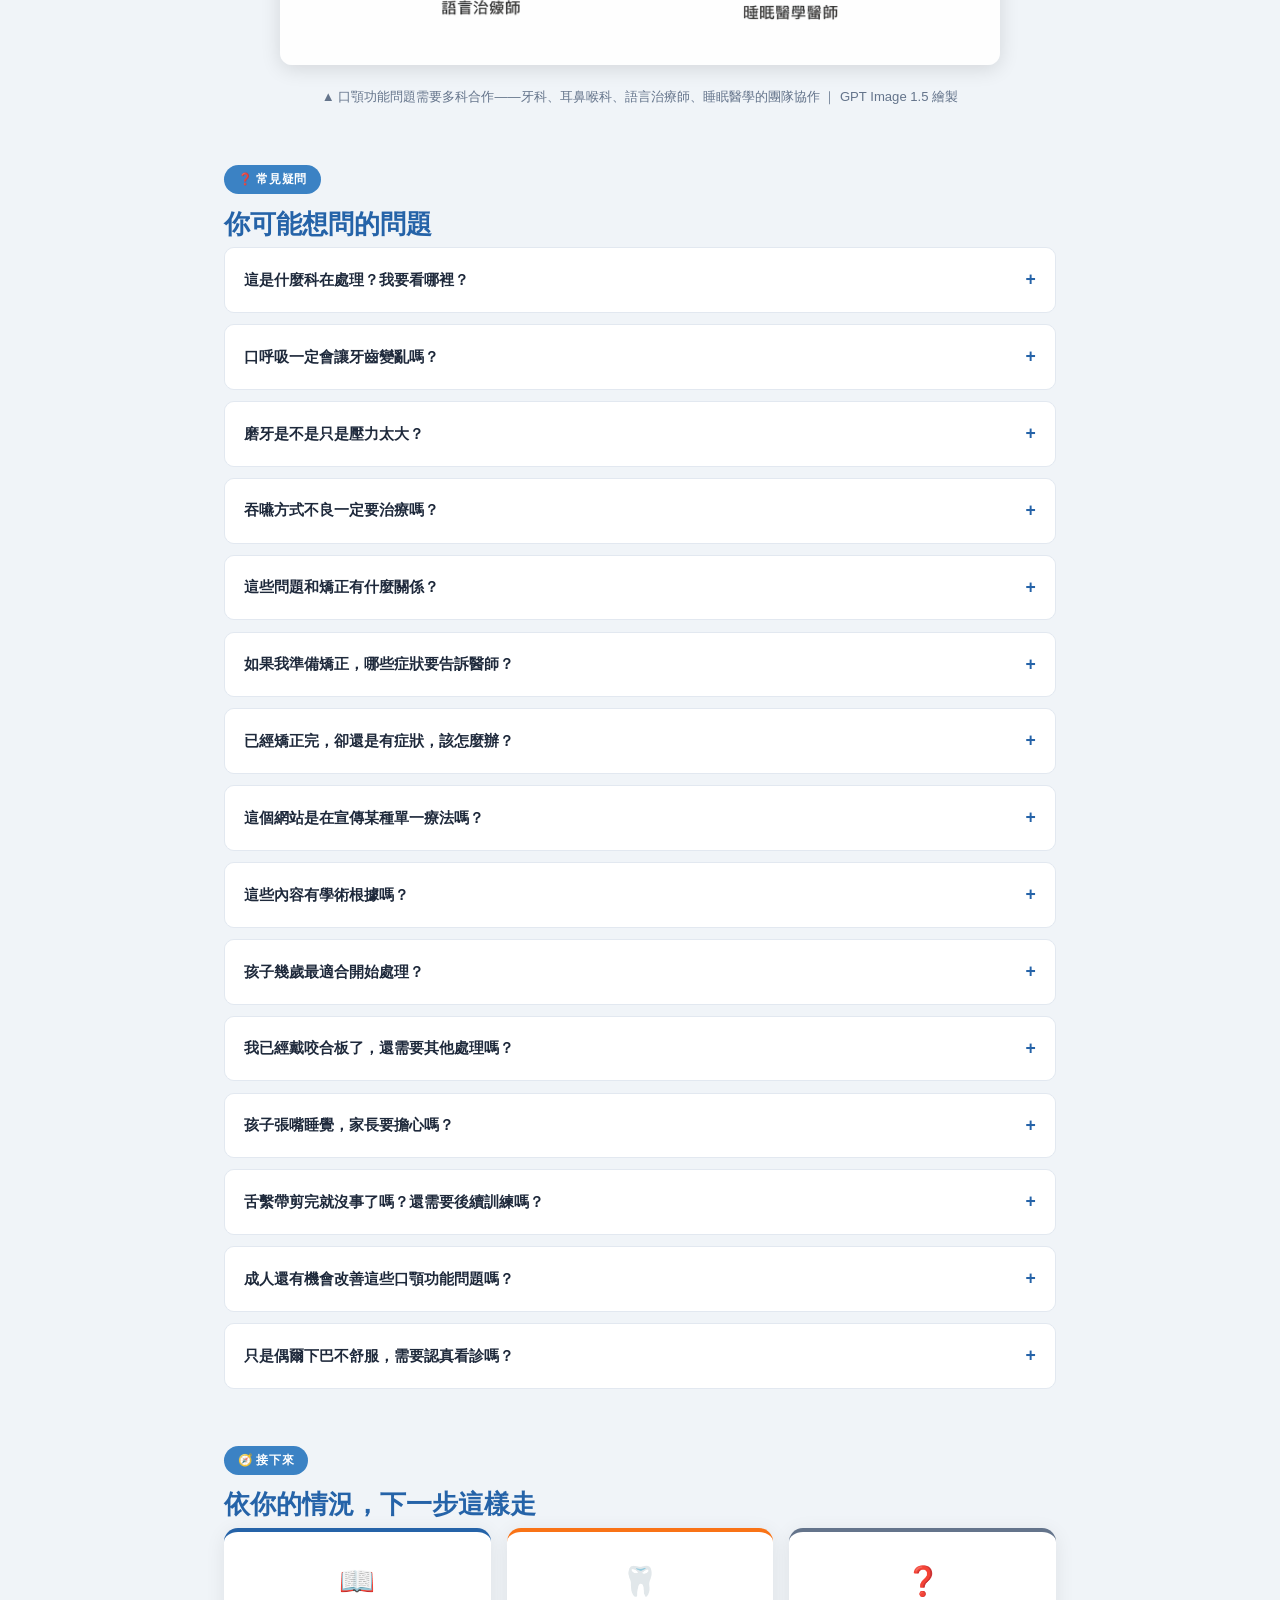
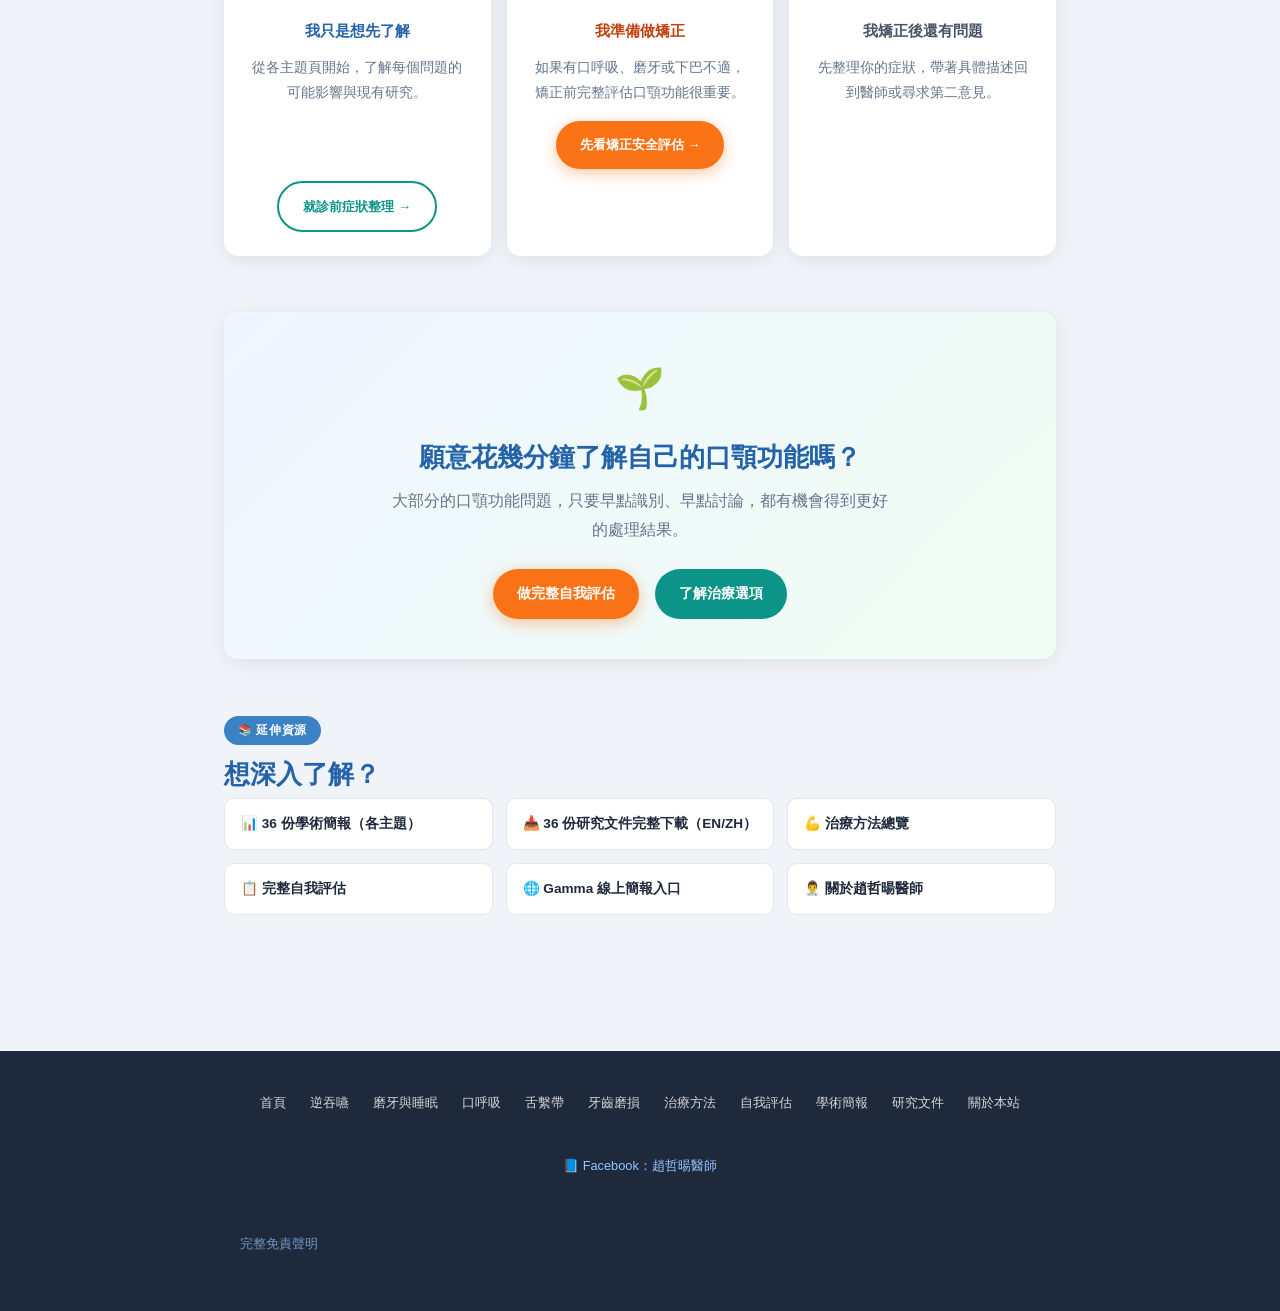
==== commit 9e8cdd70: "新增音頻導覽頁（audio.html）+ 全站 nav 更新 - 建立 audio.html：37 支 AI 音頻短片導覽頁，依六大主題分類 - 11 支已上傳影片以 YouTube iframe 嵌" ====
--- a/index.html
+++ b/index.html
@@ -17,6 +17,7 @@
     <a href="index.html" class="nav-logo">🦷 口顎功能健康站</a>
     <ul class="nav-links">
       <li><a href="index.html" class="active">首頁</a></li>
+      <li><a href="self-check.html">自我評估</a></li>
       <li><a href="tongue-thrust.html">逆吞嚥</a></li>
       <li><a href="osa-bruxism.html">磨牙與睡眠</a></li>
       <li><a href="sleep-quality.html">睡眠品質</a></li>
@@ -24,8 +25,7 @@
       <li><a href="ankyloglossia.html">舌繫帶</a></li>
       <li><a href="ncls.html">牙齒磨損</a></li>
       <li><a href="omt.html">如何治療</a></li>
-      <li><a href="self-check.html">自我評估</a></li>
-      <li><a href="risk-radar.html">風險雷達</a></li>
+      <li><a href="audio.html">音頻導覽</a></li>
       <li><a href="presentations.html">簡報資料</a></li>
       <li><a href="research.html">研究文件</a></li>
       <li><a href="about.html">關於本站</a></li>
@@ -39,8 +39,8 @@
   <h1>你的嘴巴，<em>可能每天都在發出求救訊號。</em></h1>
   <p class="sub">口呼吸、逆吞嚥、磨牙、牙齒磨耗與睡眠問題——這些表現背後，有時存在一些被忽略的呼吸、吞嚥或口顎功能因素，值得一起放到台面上理解。</p>
   <div class="hero-btns">
-    <a href="risk-radar.html" class="btn btn-primary">🎯 口顎功能風險雷達（新）</a>
-    <a href="#self-check" class="btn btn-outline">👉 快速自我評估</a>
+    <a href="self-check.html" class="btn btn-primary">📋 口顎功能完整評估</a>
+    <a href="#self-check" class="btn btn-outline">👉 快速了解本站</a>
     <!-- 矯正安全網站導流 CTA（URL 待更新） -->
     <a href="#ortho-safety" class="btn btn-outline" style="border-color:#fbbf24; color:#fef08a; font-weight:700;">🦷 考慮矯正前，先看安全評估 →</a>
   </div>
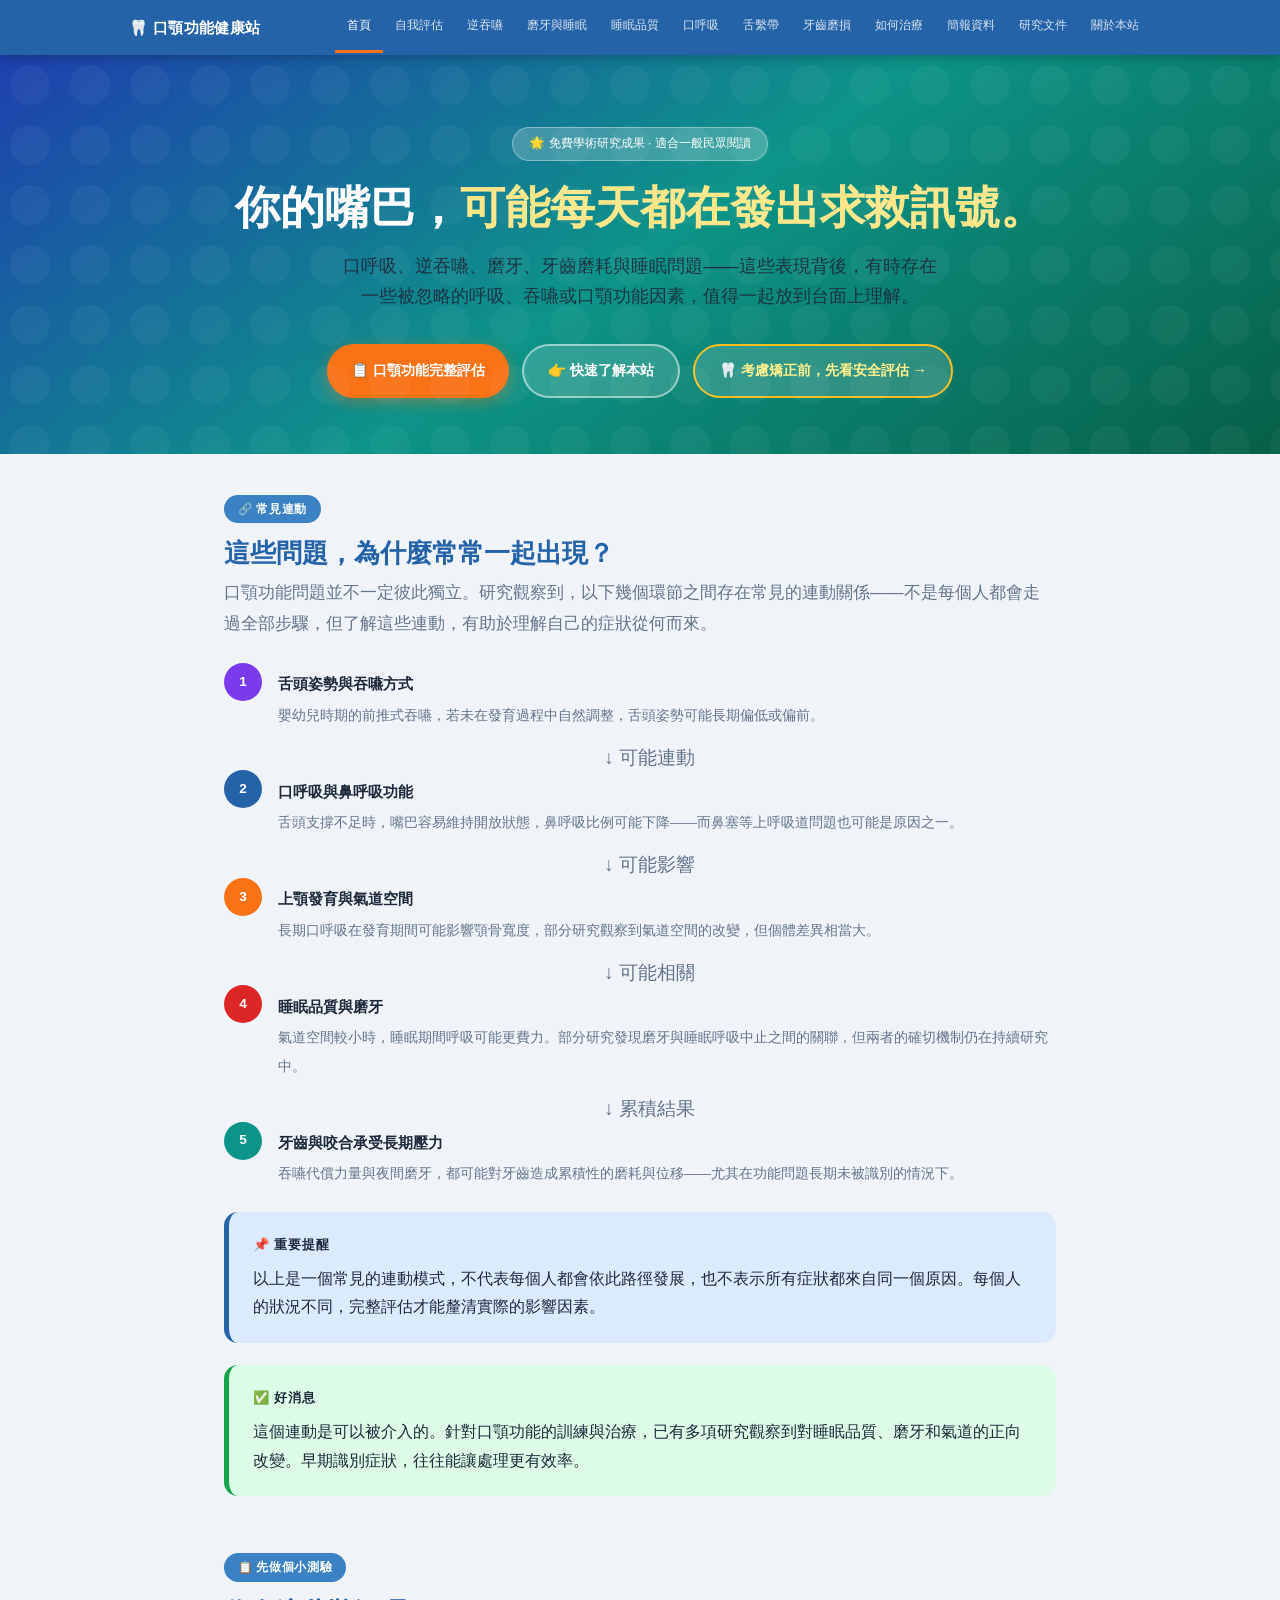
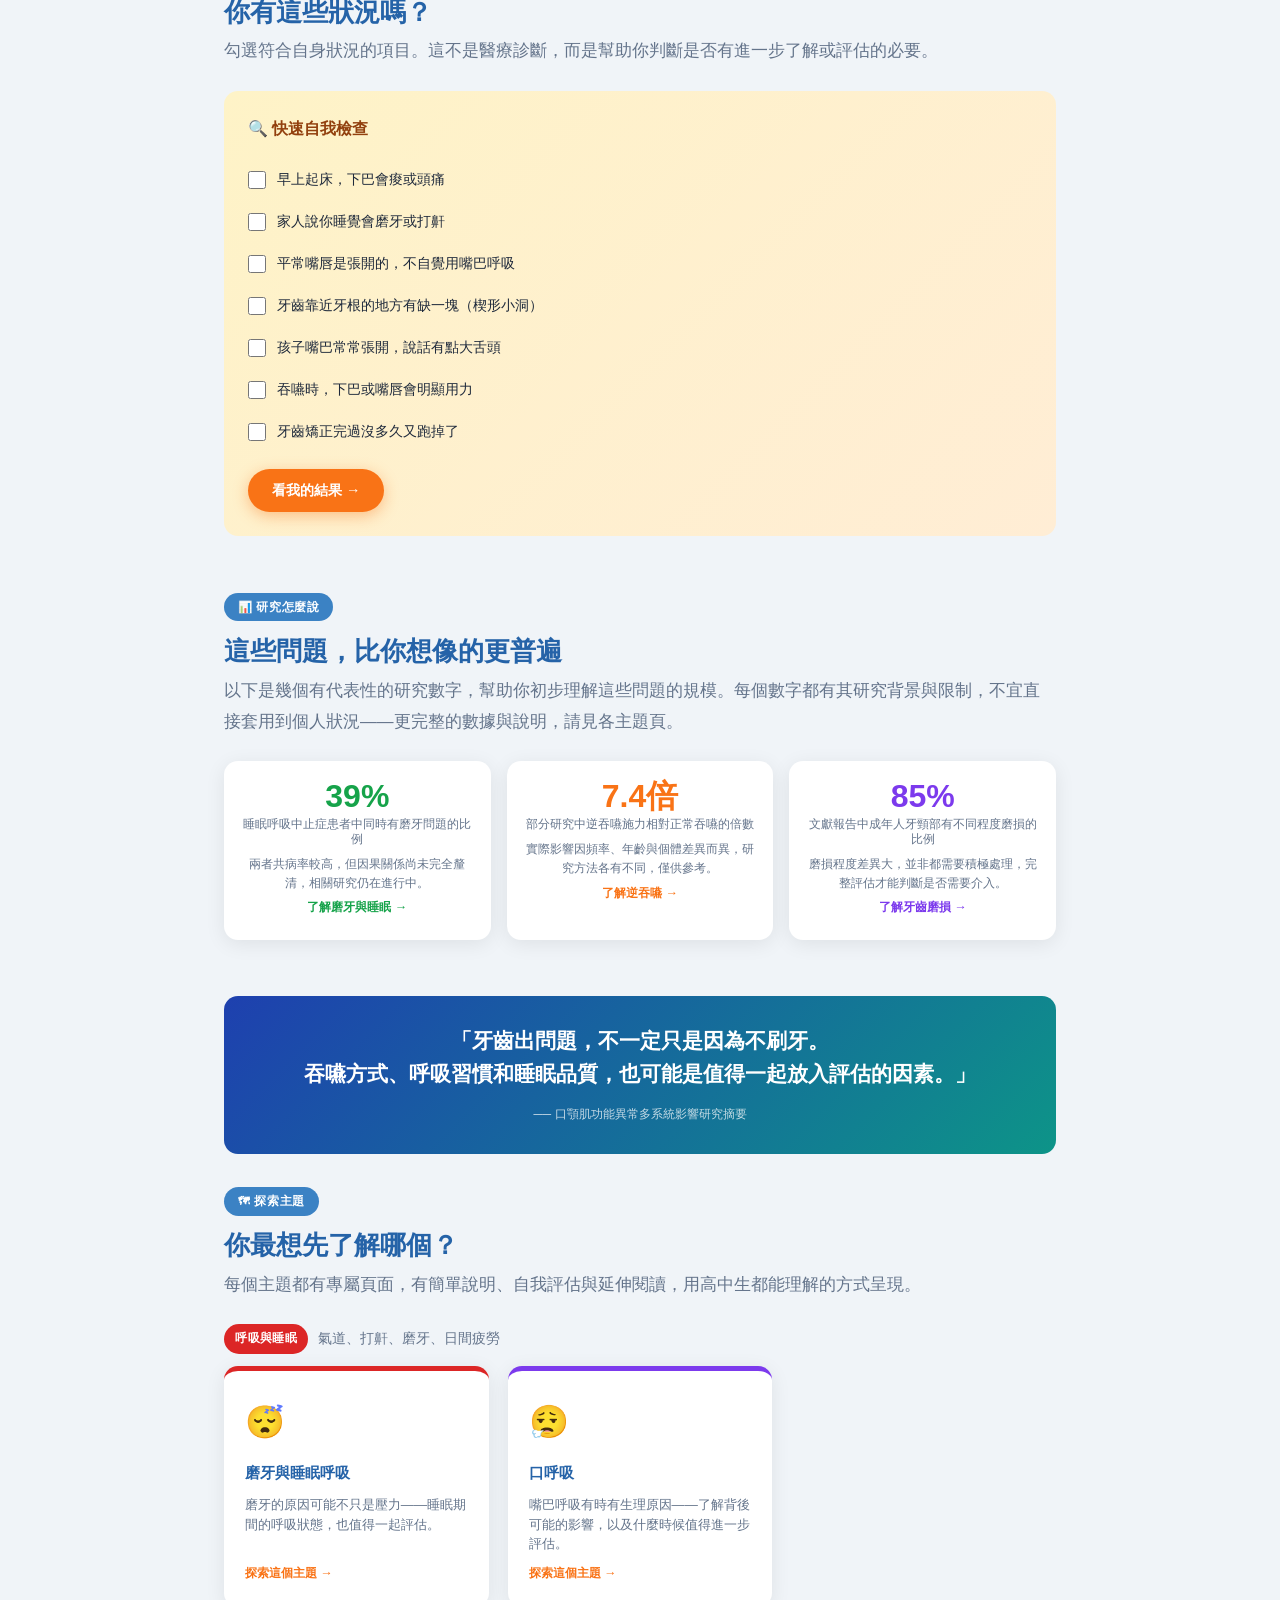
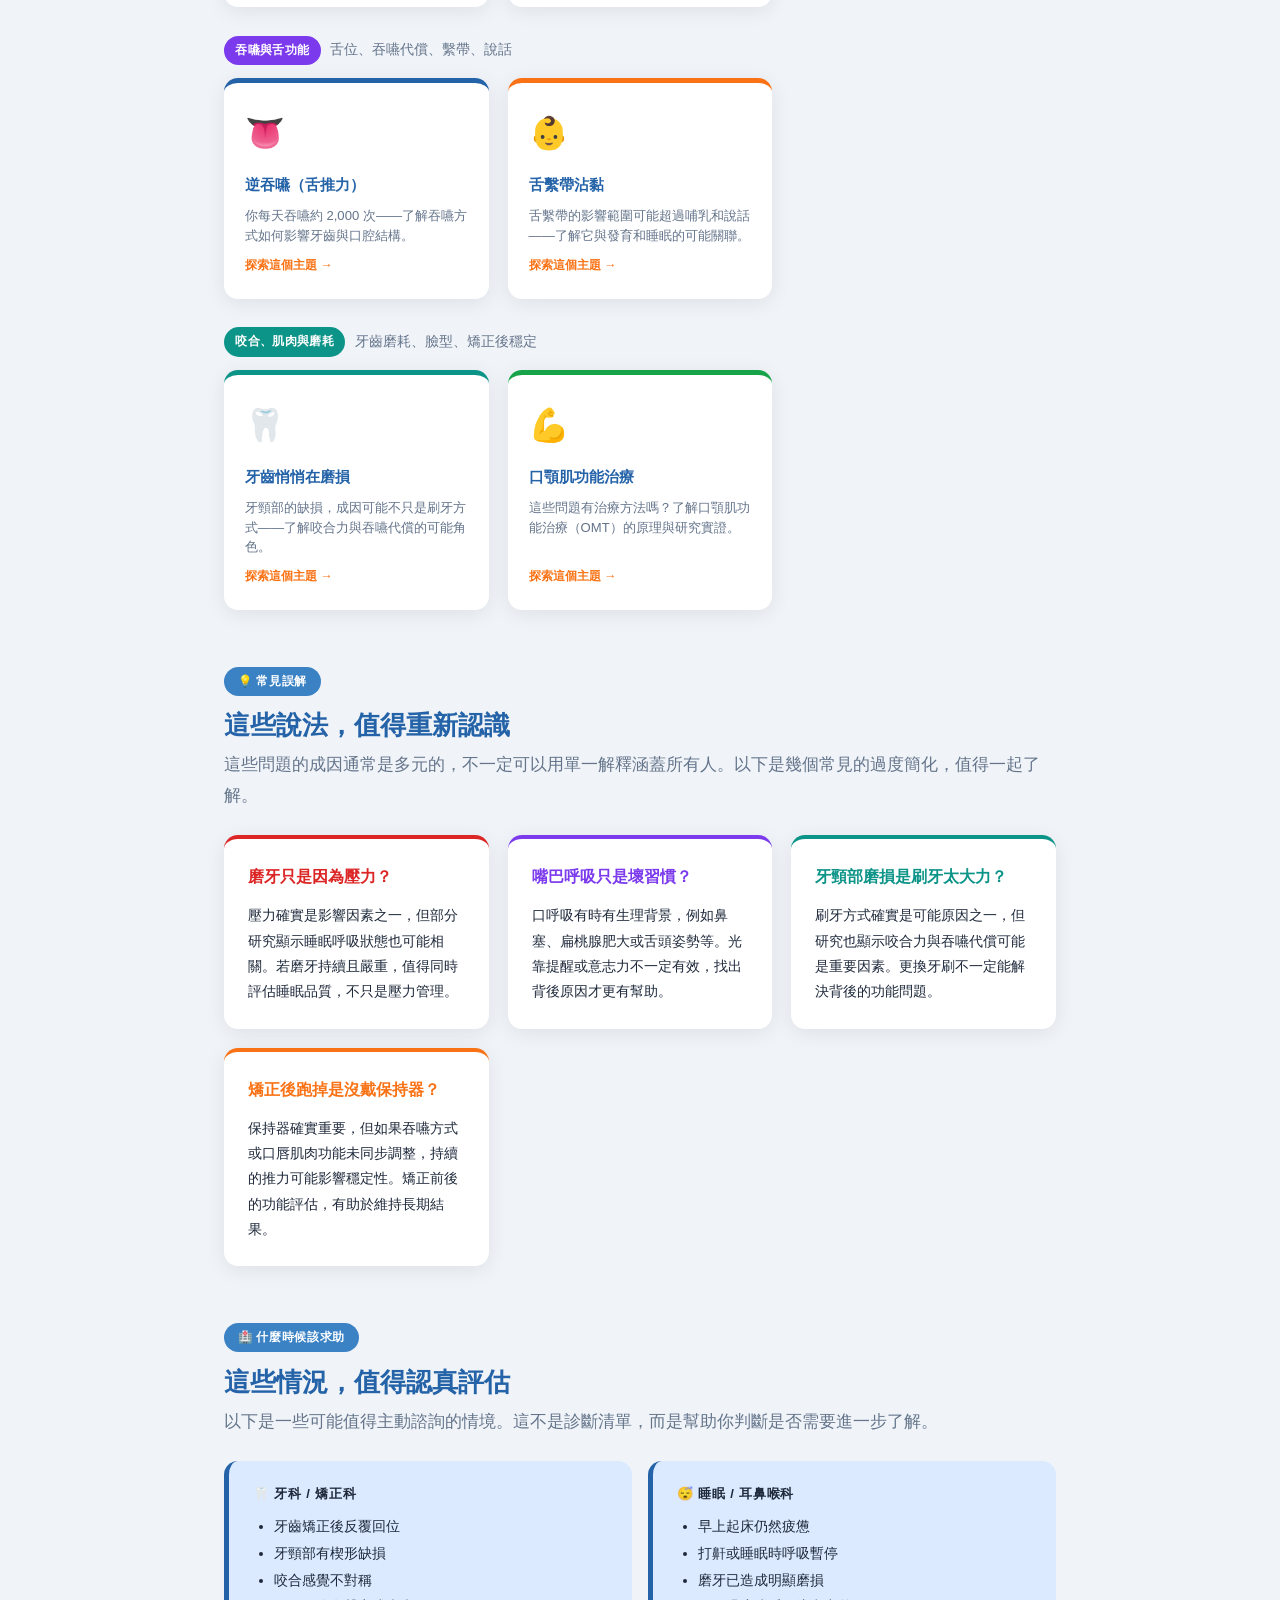
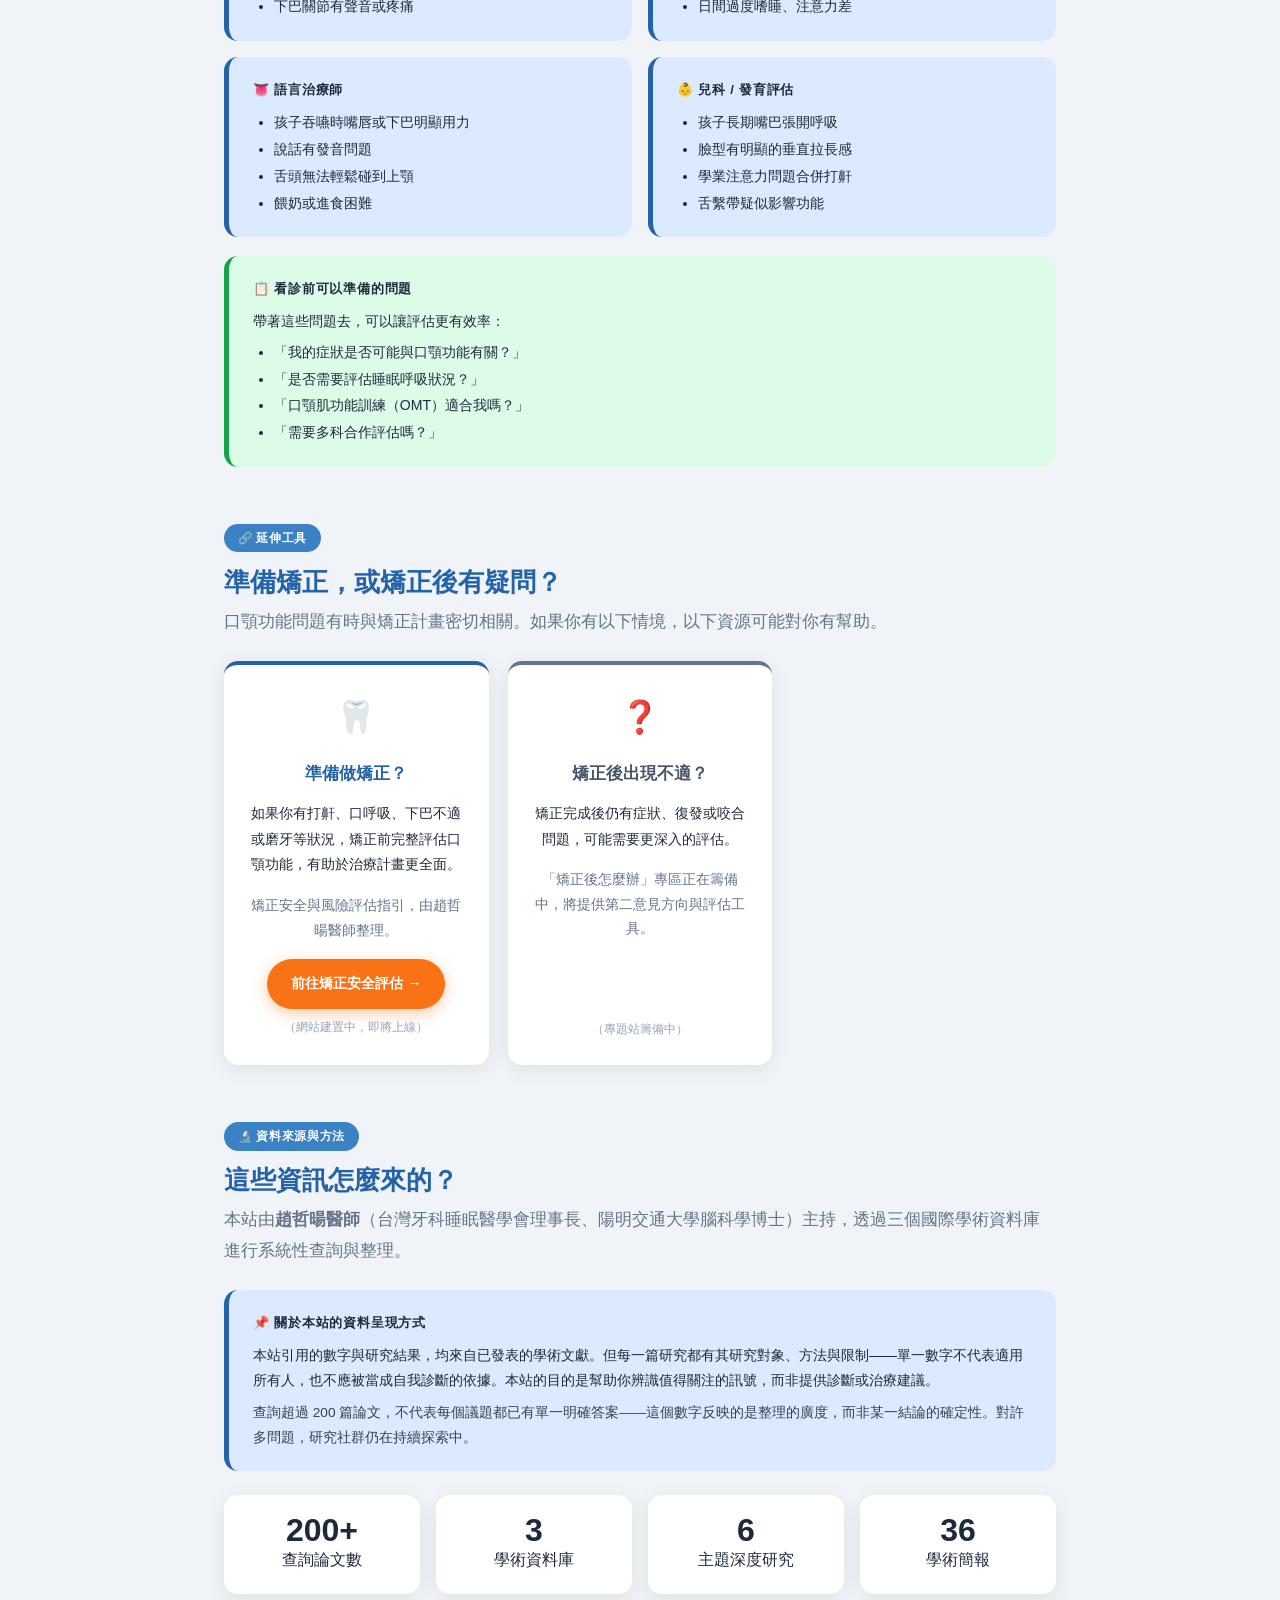
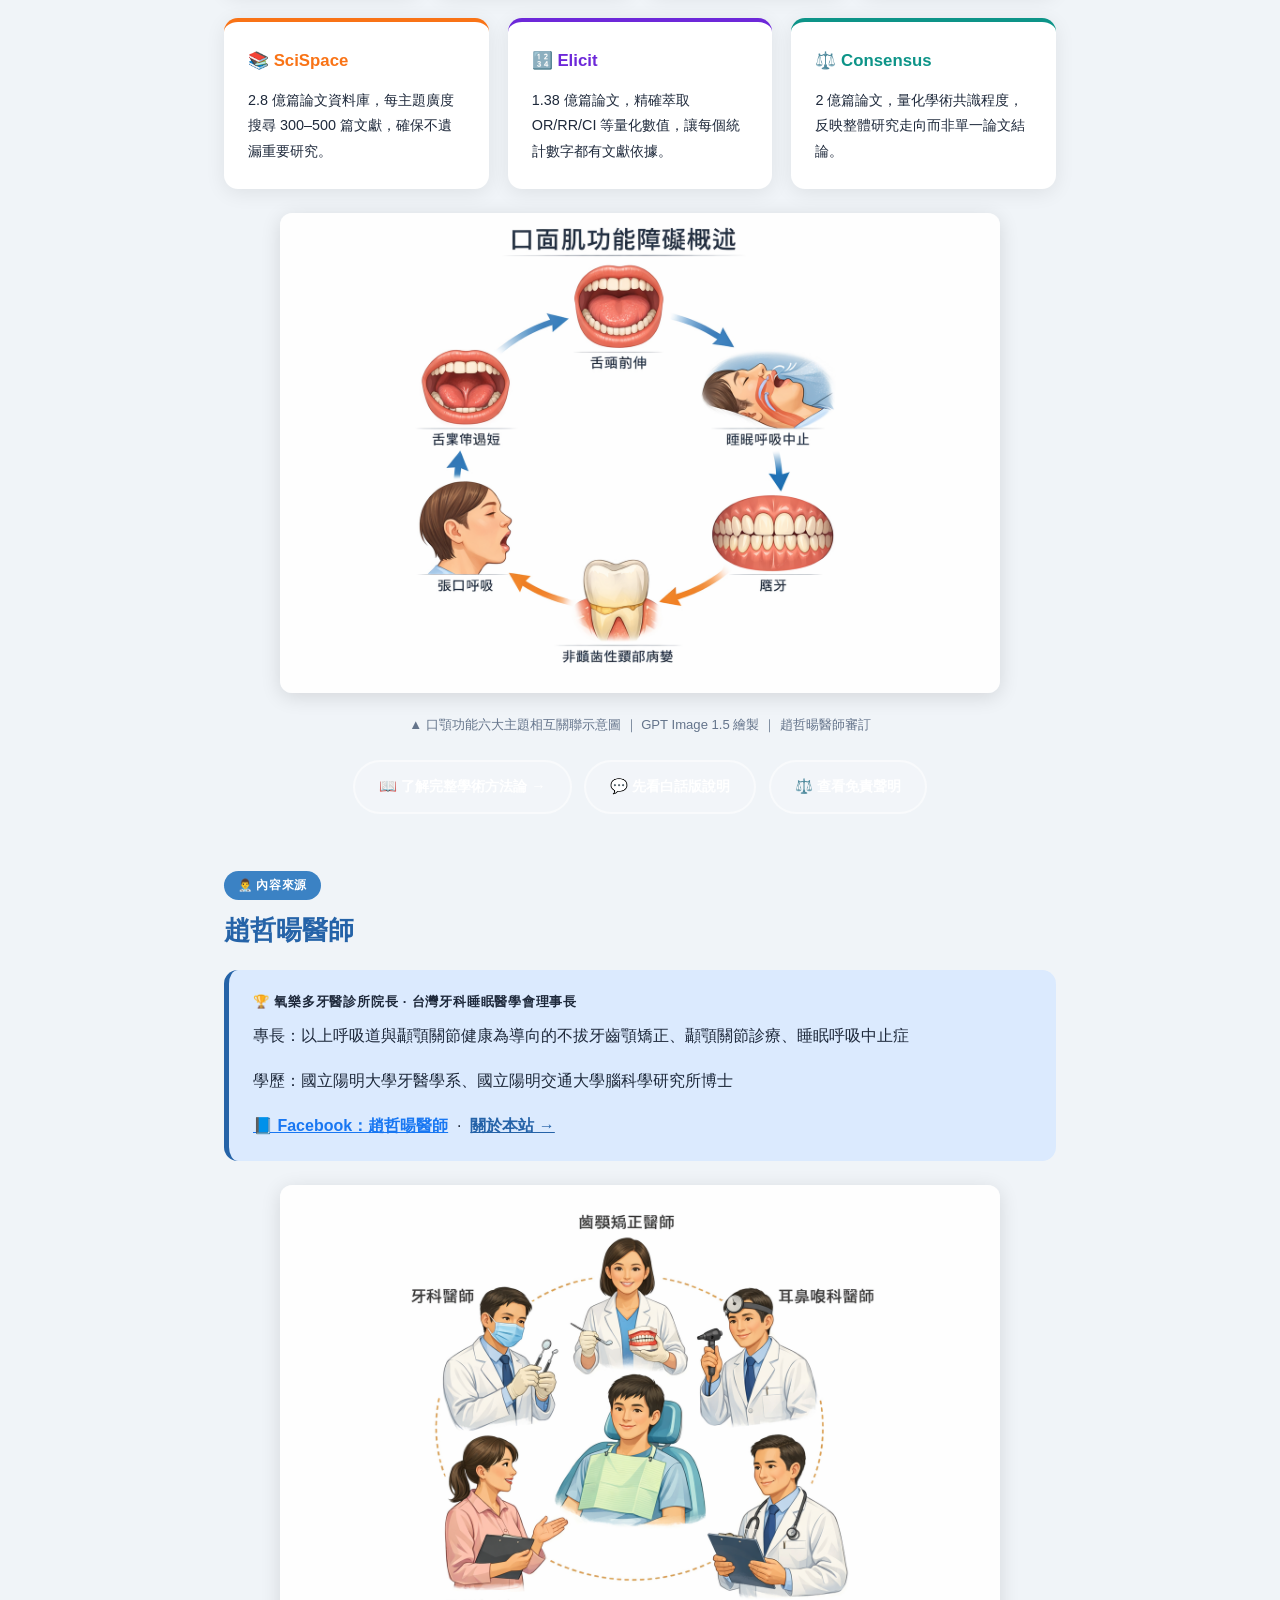
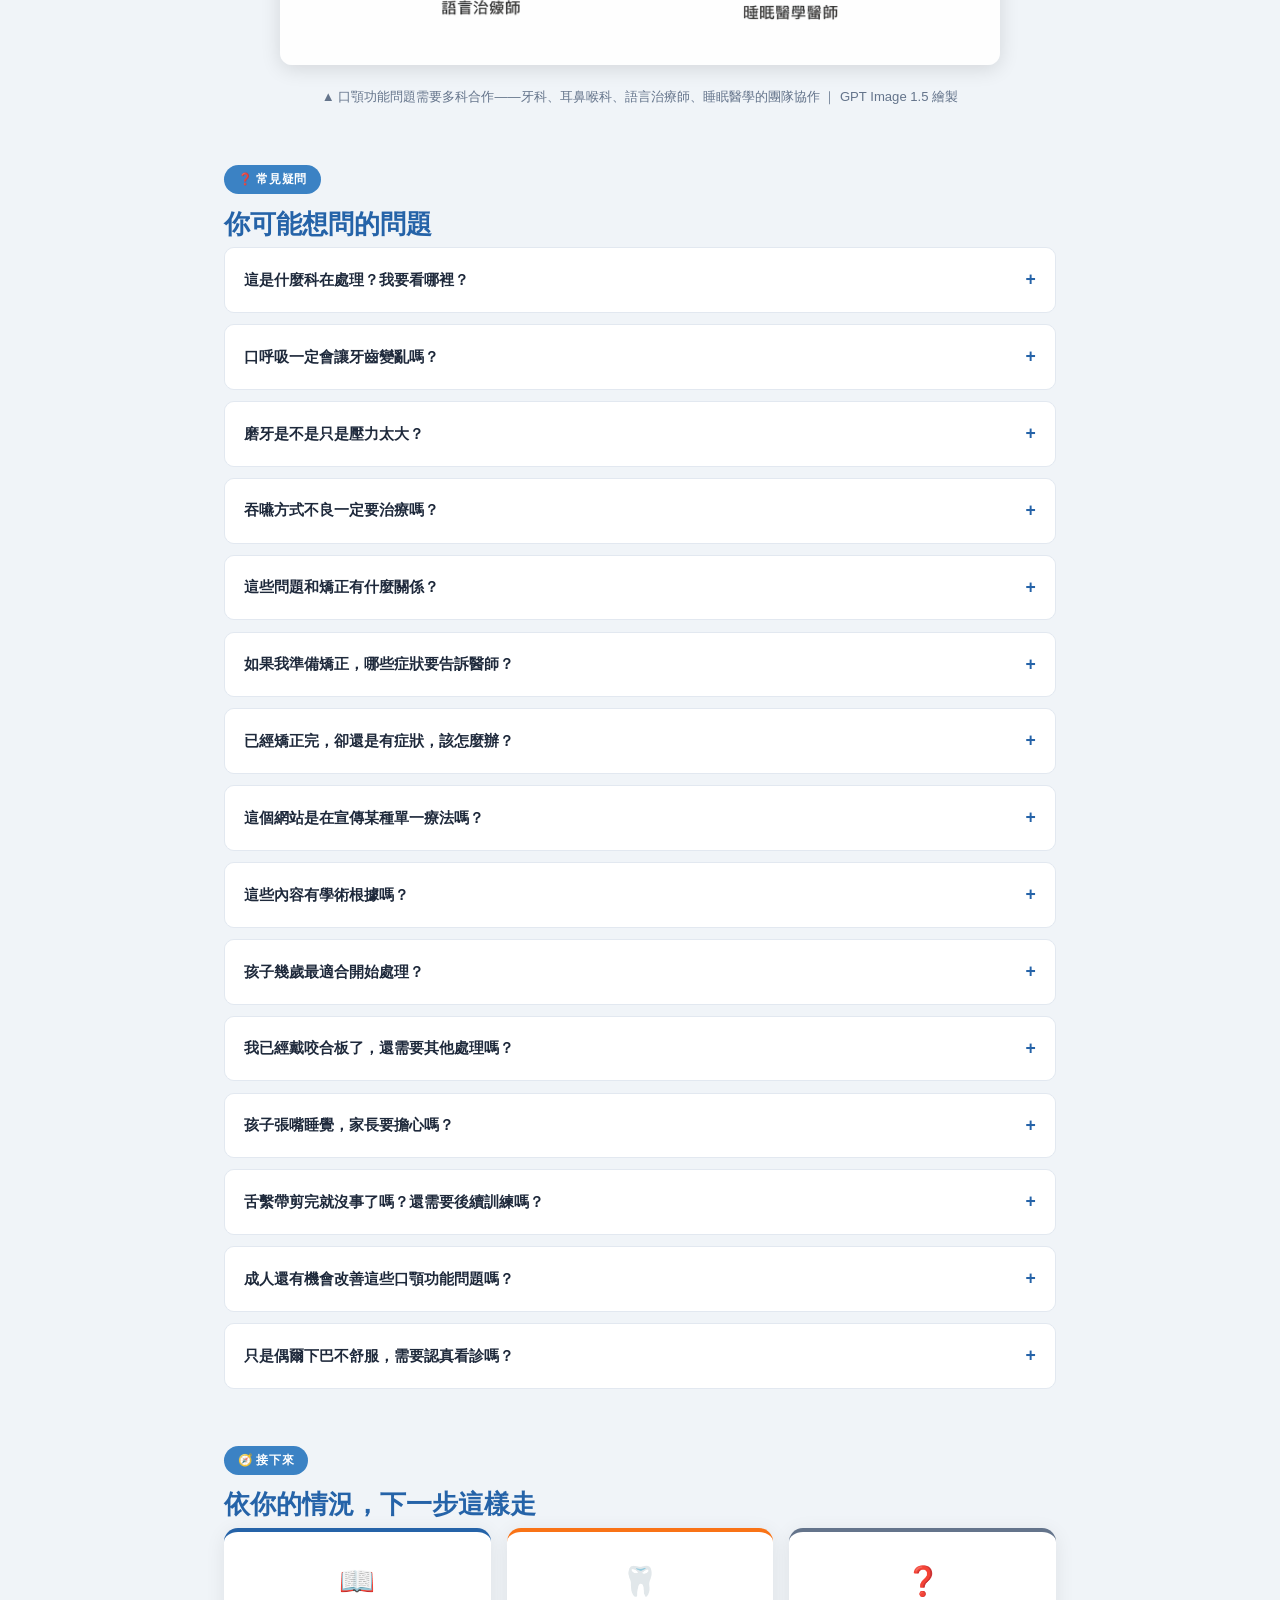
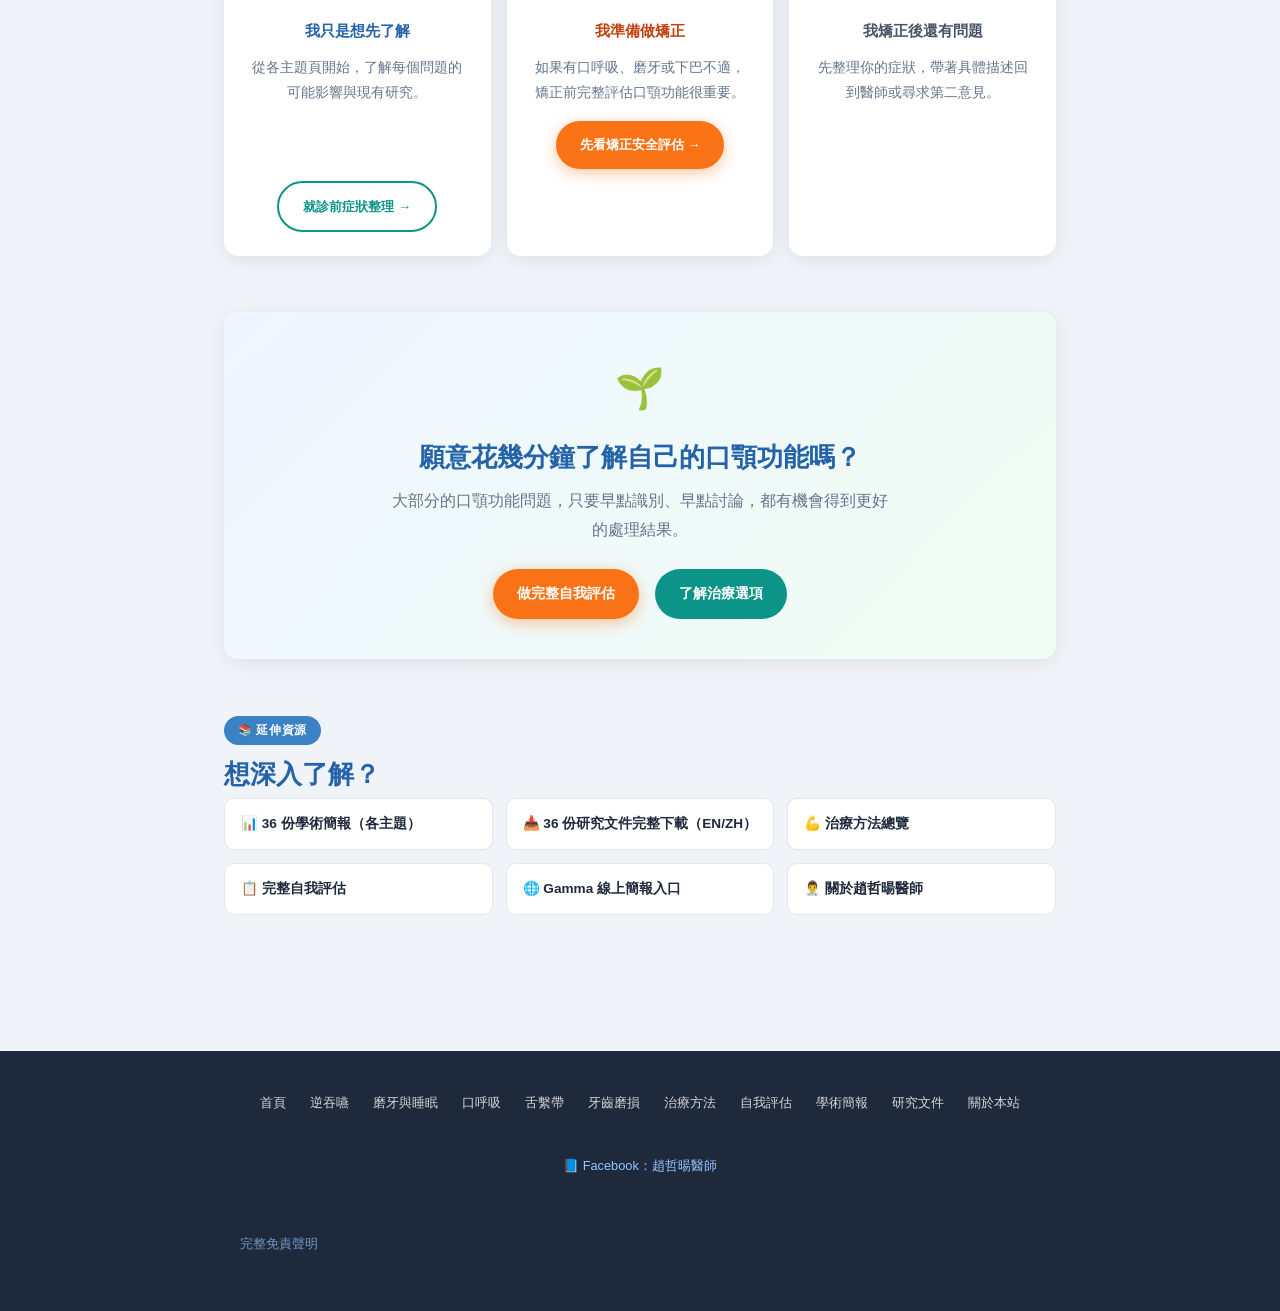
==== commit 2900f101: "rework: 影片導覽從集中頁拆到各主題頁 - 重新生成 37 支 NotebookLM 影片摘要（取代之前無視訊軌的語音 mp4） - 移除集中式 audio.html 與全站 nav 的「音頻導" ====
--- a/index.html
+++ b/index.html
@@ -25,7 +25,6 @@
       <li><a href="ankyloglossia.html">舌繫帶</a></li>
       <li><a href="ncls.html">牙齒磨損</a></li>
       <li><a href="omt.html">如何治療</a></li>
-      <li><a href="audio.html">音頻導覽</a></li>
       <li><a href="presentations.html">簡報資料</a></li>
       <li><a href="research.html">研究文件</a></li>
       <li><a href="about.html">關於本站</a></li>
